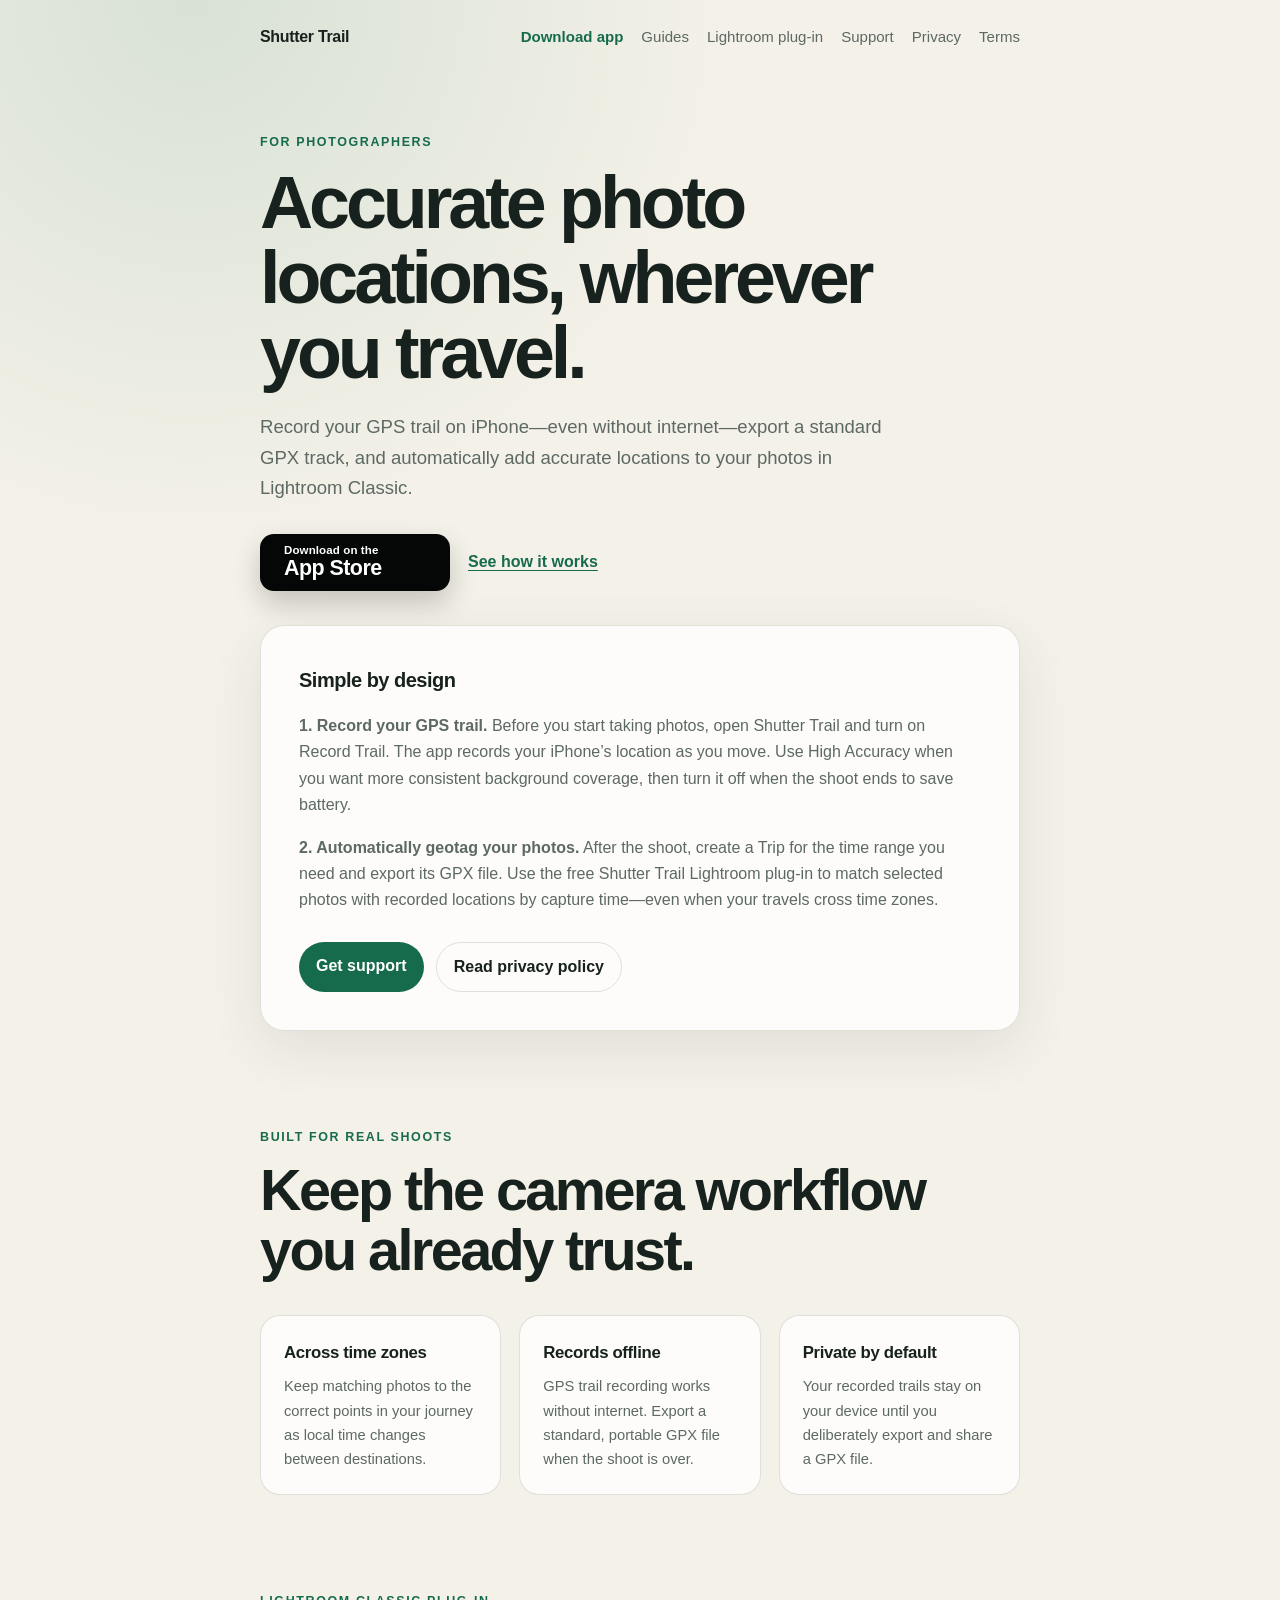
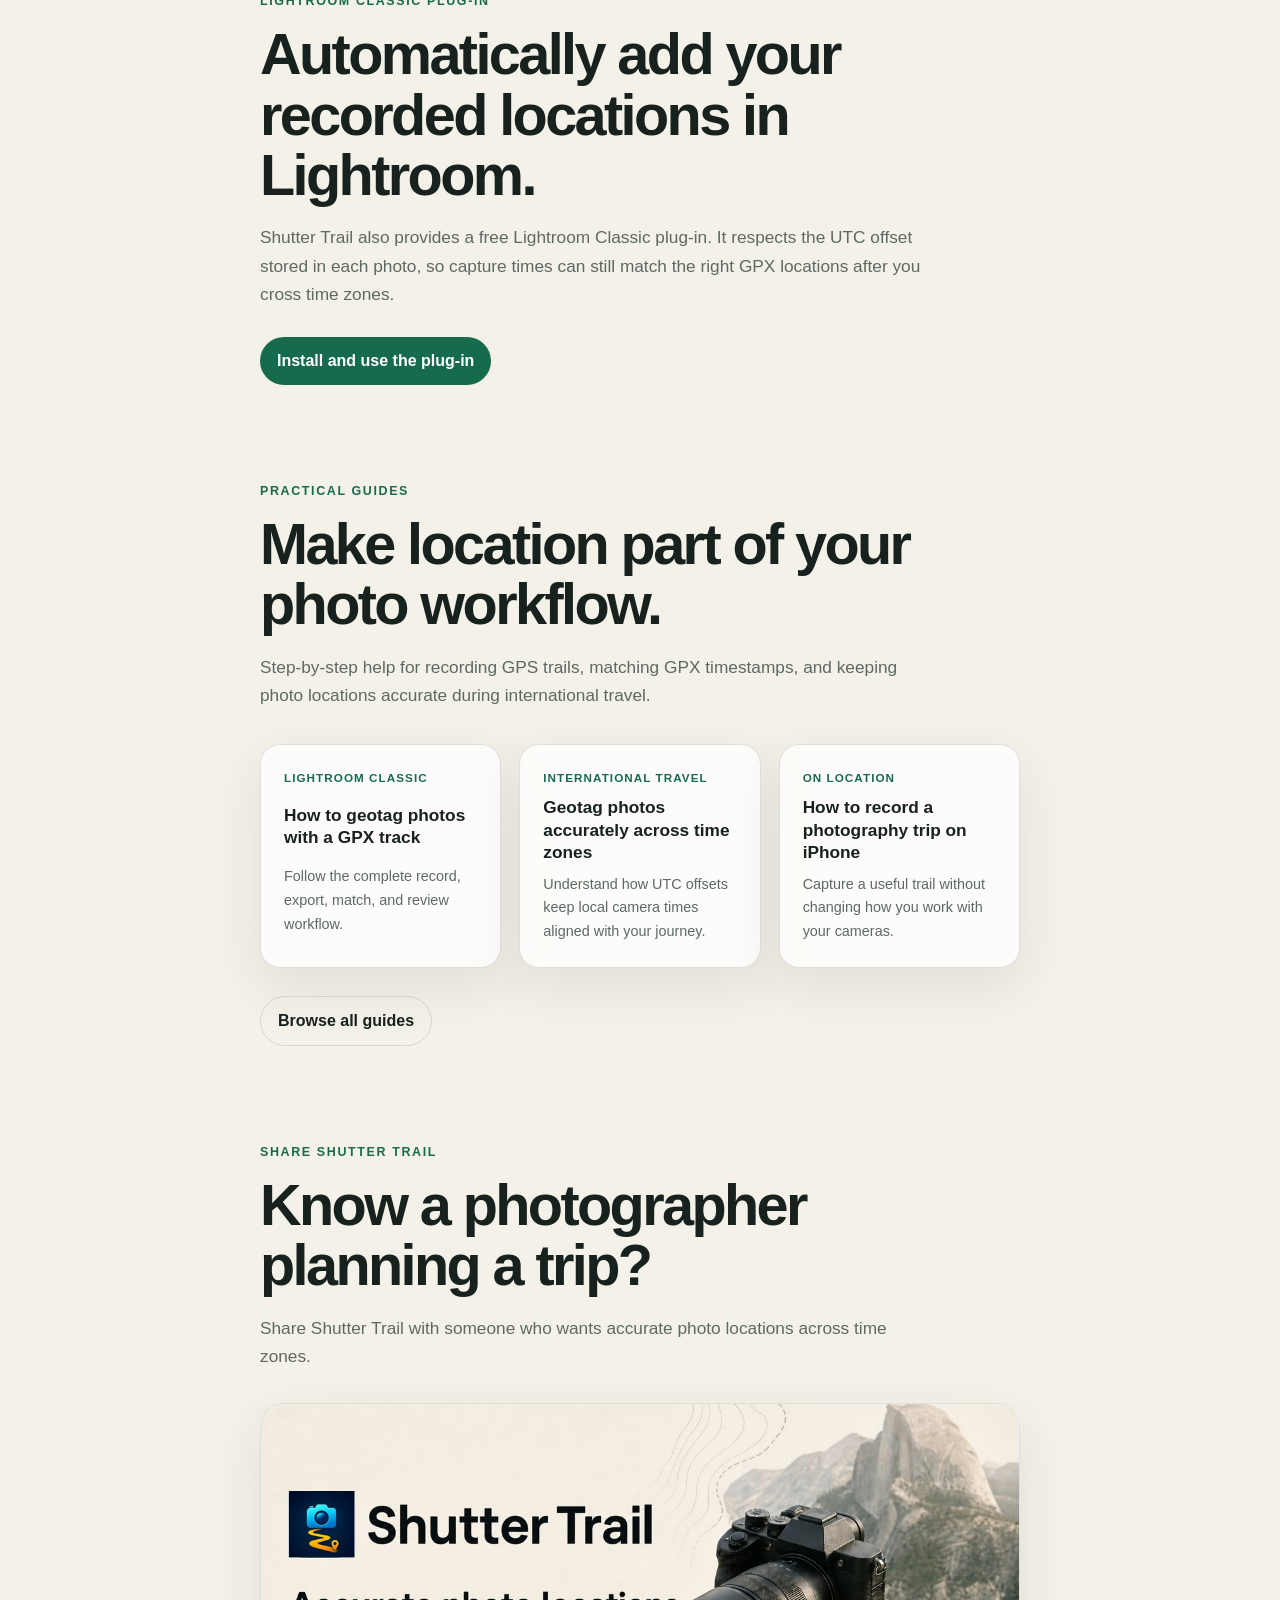
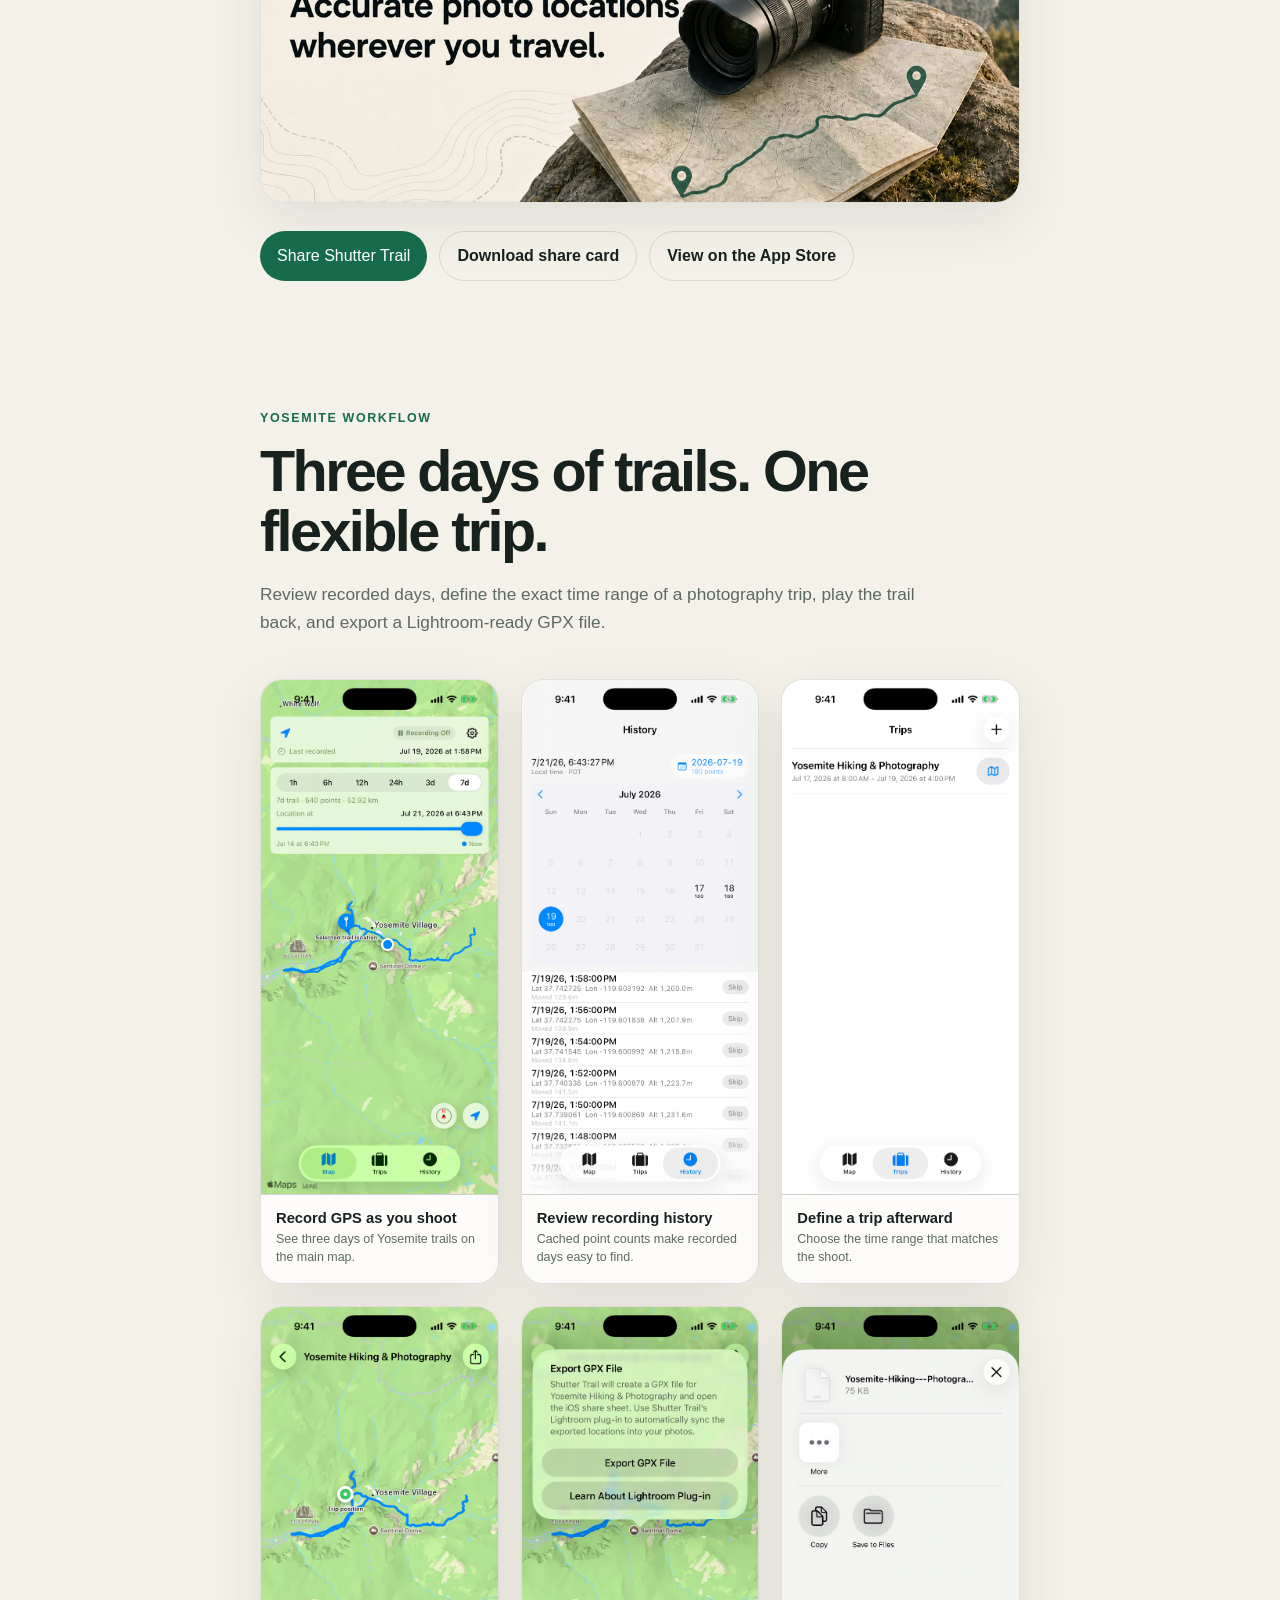
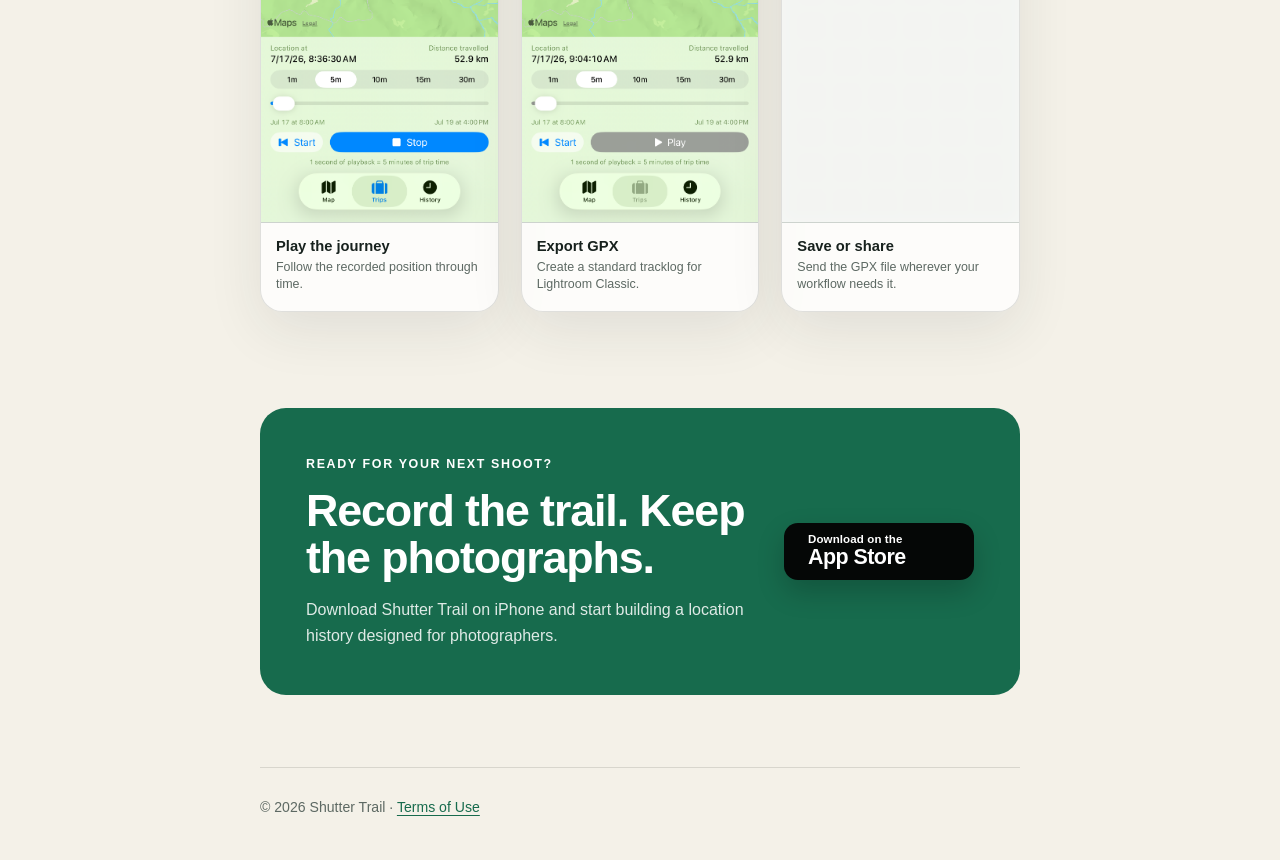
==== index.html @ bbff2d3a "Align the homepage content width - Use the shared site container width on the homepage - Remove the " ====
<!doctype html>
<html lang="en">
<head>
  <meta charset="utf-8">
  <meta name="viewport" content="width=device-width, initial-scale=1">
  <meta name="description" content="Shutter Trail records GPS trails without internet and exports GPX files to accurately geotag travel photos in Lightroom Classic.">
  <meta name="robots" content="index, follow">
  <meta property="og:type" content="website">
  <meta property="og:title" content="Shutter Trail · Accurate Photo Locations Across Time Zones">
  <meta property="og:description" content="Record photography locations offline while you travel, export GPX tracks, and accurately geotag photos in Lightroom Classic.">
  <meta property="og:url" content="https://infiz.github.io/shuttertrail-pages/">
  <meta property="og:site_name" content="Shutter Trail">
  <meta property="og:image" content="https://infiz.github.io/shuttertrail-pages/images/og-shutter-trail.jpg">
  <meta property="og:image:width" content="1200">
  <meta property="og:image:height" content="630">
  <meta property="og:image:alt" content="Shutter Trail — Accurate photo locations, wherever you travel">
  <meta name="twitter:card" content="summary_large_image">
  <meta name="apple-itunes-app" content="app-id=6792596736">
  <title>Shutter Trail · GPS Trail Recorder for Photographers</title>
  <link rel="canonical" href="https://infiz.github.io/shuttertrail-pages/">
  <link rel="stylesheet" href="styles.css">
  <script type="application/ld+json">
  {
    "@context": "https://schema.org",
    "@type": "SoftwareApplication",
    "name": "Shutter Trail",
    "url": "https://infiz.github.io/shuttertrail-pages/",
    "installUrl": "https://apps.apple.com/us/app/shutter-trail/id6792596736",
    "applicationCategory": "PhotographyApplication",
    "operatingSystem": "iOS",
    "description": "An offline-capable GPS trail recorder for photographers that exports GPX tracks for geotagging photos in Lightroom Classic.",
    "offers": {
      "@type": "Offer",
      "price": "0",
      "priceCurrency": "USD"
    }
  }
  </script>
  <script async src="https://www.googletagmanager.com/gtag/js?id=G-92F6QVJRV9"></script>
  <script>
    window.dataLayer = window.dataLayer || [];
    function gtag(){dataLayer.push(arguments);}
    gtag('js', new Date());
    gtag('config', 'G-92F6QVJRV9');
  </script>
</head>
<body>
  <div class="shell">
    <header>
      <a class="brand" href="./">Shutter Trail</a>
      <nav aria-label="Primary">
        <a class="nav-download" href="https://apps.apple.com/us/app/shutter-trail/id6792596736">Download app</a>
        <a href="guides/">Guides</a>
        <a href="lightroom-gpx-sync/">Lightroom plug-in</a>
        <a href="support/">Support</a>
        <a href="privacy/">Privacy</a>
        <a href="terms/">Terms</a>
      </nav>
    </header>
    <main>
      <p class="eyebrow">For photographers</p>
      <h1>Accurate photo locations, wherever you travel.</h1>
      <p class="lede">Record your GPS trail on iPhone—even without internet—export a standard GPX track, and automatically add accurate locations to your photos in Lightroom Classic.</p>
      <div class="actions hero-actions">
        <a class="button app-store-button" href="https://apps.apple.com/us/app/shutter-trail/id6792596736">
          <span class="app-store-kicker">Download on the</span>
          <span class="app-store-name">App Store</span>
        </a>
        <a class="hero-secondary-link" href="#app-walkthrough">See how it works</a>
      </div>
      <div class="card">
        <h2>Simple by design</h2>
        <p><strong>1. Record your GPS trail.</strong> Before you start taking photos, open Shutter Trail and turn on Record Trail. The app records your iPhone’s location as you move. Use High Accuracy when you want more consistent background coverage, then turn it off when the shoot ends to save battery.</p>
        <p><strong>2. Automatically geotag your photos.</strong> After the shoot, create a Trip for the time range you need and export its GPX file. Use the free Shutter Trail Lightroom plug-in to match selected photos with recorded locations by capture time—even when your travels cross time zones.</p>
        <div class="actions">
          <a class="button" href="support/">Get support</a>
          <a class="button secondary" href="privacy/">Read privacy policy</a>
        </div>
      </div>

      <section class="benefits" aria-labelledby="built-for-photographers">
        <p class="eyebrow">Built for real shoots</p>
        <h2 id="built-for-photographers" class="section-title">Keep the camera workflow you already trust.</h2>
        <div class="benefit-grid">
          <article class="benefit-card">
            <h3>Across time zones</h3>
            <p>Keep matching photos to the correct points in your journey as local time changes between destinations.</p>
          </article>
          <article class="benefit-card">
            <h3>Records offline</h3>
            <p>GPS trail recording works without internet. Export a standard, portable GPX file when the shoot is over.</p>
          </article>
          <article class="benefit-card">
            <h3>Private by default</h3>
            <p>Your recorded trails stay on your device until you deliberately export and share a GPX file.</p>
          </article>
        </div>
      </section>

      <section class="plugin-callout" aria-labelledby="lightroom-plugin">
        <p class="eyebrow">Lightroom Classic plug-in</p>
        <h2 id="lightroom-plugin" class="section-title">Automatically add your recorded locations in Lightroom.</h2>
        <p class="section-lede">Shutter Trail also provides a free Lightroom Classic plug-in. It respects the UTC offset stored in each photo, so capture times can still match the right GPX locations after you cross time zones.</p>
        <div class="actions">
          <a class="button" href="lightroom-gpx-sync/">Install and use the plug-in</a>
        </div>
      </section>

      <section class="guide-preview" aria-labelledby="photography-guides">
        <p class="eyebrow">Practical guides</p>
        <h2 id="photography-guides" class="section-title">Make location part of your photo workflow.</h2>
        <p class="section-lede">Step-by-step help for recording GPS trails, matching GPX timestamps, and keeping photo locations accurate during international travel.</p>
        <div class="guide-grid">
          <a class="guide-card" href="guides/geotag-photos-lightroom-gpx/">
            <span class="guide-label">Lightroom Classic</span>
            <strong>How to geotag photos with a GPX track</strong>
            <span>Follow the complete record, export, match, and review workflow.</span>
          </a>
          <a class="guide-card" href="guides/international-travel-time-zones/">
            <span class="guide-label">International travel</span>
            <strong>Geotag photos accurately across time zones</strong>
            <span>Understand how UTC offsets keep local camera times aligned with your journey.</span>
          </a>
          <a class="guide-card" href="guides/record-photography-trip/">
            <span class="guide-label">On location</span>
            <strong>How to record a photography trip on iPhone</strong>
            <span>Capture a useful trail without changing how you work with your cameras.</span>
          </a>
        </div>
        <div class="actions">
          <a class="button secondary" href="guides/">Browse all guides</a>
        </div>
      </section>

      <section class="social-card-section" aria-labelledby="share-shutter-trail">
        <div class="social-card-copy">
          <p class="eyebrow">Share Shutter Trail</p>
          <h2 id="share-shutter-trail" class="section-title">Know a photographer planning a trip?</h2>
          <p class="section-lede">Share Shutter Trail with someone who wants accurate photo locations across time zones.</p>
        </div>
        <a class="social-card-link" href="images/og-shutter-trail.jpg" aria-label="Open the Shutter Trail share card full size">
          <img src="images/og-shutter-trail.jpg" alt="Shutter Trail — Accurate photo locations, wherever you travel" width="1200" height="630" loading="lazy">
        </a>
        <div class="actions">
          <button class="button share-button" id="share-shutter-trail-button" type="button">Share Shutter Trail</button>
          <a class="button secondary" href="images/og-shutter-trail.jpg" download>Download share card</a>
          <a class="button secondary" href="https://apps.apple.com/us/app/shutter-trail/id6792596736">View on the App Store</a>
        </div>
        <p class="share-status" id="share-status" role="status" aria-live="polite"></p>
      </section>

      <section class="showcase" aria-labelledby="app-walkthrough">
        <p class="eyebrow">Yosemite workflow</p>
        <h2 id="app-walkthrough" class="section-title">Three days of trails. One flexible trip.</h2>
        <p class="section-lede">Review recorded days, define the exact time range of a photography trip, play the trail back, and export a Lightroom-ready GPX file.</p>

        <div class="screenshot-grid">
          <figure class="screenshot-card screenshot-card--featured">
            <a class="screenshot-link" href="images/screenshots/01-yosemite-main-map.png" aria-label="View the Yosemite main map screenshot full size">
              <img src="images/screenshots/01-yosemite-main-map.png" alt="Shutter Trail main map showing recorded GPS trails in Yosemite" width="1206" height="2622">
            </a>
            <figcaption><strong>Record GPS as you shoot</strong><span>See three days of Yosemite trails on the main map.</span></figcaption>
          </figure>

          <figure class="screenshot-card">
            <a class="screenshot-link" href="images/screenshots/07-three-day-history.png" aria-label="View the recording history screenshot full size">
              <img src="images/screenshots/07-three-day-history.png" alt="Shutter Trail history calendar showing recorded points across three days in Yosemite" width="1206" height="2622" loading="lazy">
            </a>
            <figcaption><strong>Review recording history</strong><span>Cached point counts make recorded days easy to find.</span></figcaption>
          </figure>

          <figure class="screenshot-card">
            <a class="screenshot-link" href="images/screenshots/02-yosemite-trip.png" aria-label="View the Yosemite trip screenshot full size">
              <img src="images/screenshots/02-yosemite-trip.png" alt="Trips screen showing Yosemite Hiking &amp; Photography spanning three days" width="1206" height="2622" loading="lazy">
            </a>
            <figcaption><strong>Define a trip afterward</strong><span>Choose the time range that matches the shoot.</span></figcaption>
          </figure>

          <figure class="screenshot-card">
            <a class="screenshot-link" href="images/screenshots/04-playing-yosemite-trail.png" aria-label="View the trail playback screenshot full size">
              <img src="images/screenshots/04-playing-yosemite-trail.png" alt="Yosemite trail playback running with a movable position marker" width="1206" height="2622" loading="lazy">
            </a>
            <figcaption><strong>Play the journey</strong><span>Follow the recorded position through time.</span></figcaption>
          </figure>

          <figure class="screenshot-card">
            <a class="screenshot-link" href="images/screenshots/05-export-gpx.png" aria-label="View the GPX export screenshot full size">
              <img src="images/screenshots/05-export-gpx.png" alt="Confirmation to export Yosemite Hiking &amp; Photography as a GPX file" width="1206" height="2622" loading="lazy">
            </a>
            <figcaption><strong>Export GPX</strong><span>Create a standard tracklog for Lightroom Classic.</span></figcaption>
          </figure>

          <figure class="screenshot-card">
            <a class="screenshot-link" href="images/screenshots/06-share-gpx.png" aria-label="View the GPX sharing screenshot full size">
              <img src="images/screenshots/06-share-gpx.png" alt="iOS share sheet showing the exported Yosemite Hiking &amp; Photography GPX file" width="1206" height="2622" loading="lazy">
            </a>
            <figcaption><strong>Save or share</strong><span>Send the GPX file wherever your workflow needs it.</span></figcaption>
          </figure>
        </div>
      </section>

      <section class="download-callout" aria-labelledby="download-shutter-trail">
        <div>
          <p class="eyebrow">Ready for your next shoot?</p>
          <h2 id="download-shutter-trail">Record the trail. Keep the photographs.</h2>
          <p>Download Shutter Trail on iPhone and start building a location history designed for photographers.</p>
        </div>
        <a class="button app-store-button" href="https://apps.apple.com/us/app/shutter-trail/id6792596736">
          <span class="app-store-kicker">Download on the</span>
          <span class="app-store-name">App Store</span>
        </a>
      </section>
    </main>
    <footer>© 2026 Shutter Trail · <a href="terms/">Terms of Use</a></footer>
  </div>
  <script>
    const shareButton = document.getElementById('share-shutter-trail-button');
    const shareStatus = document.getElementById('share-status');
    const shareData = {
      title: 'Shutter Trail',
      text: 'Accurate photo locations, wherever you travel.',
      url: 'https://infiz.github.io/shuttertrail-pages/'
    };

    shareButton.addEventListener('click', async () => {
      shareStatus.textContent = '';

      if (navigator.share) {
        try {
          await navigator.share(shareData);
        } catch (error) {
          if (error.name !== 'AbortError') {
            shareStatus.textContent = 'Sharing is unavailable. Try downloading the share card instead.';
          }
        }
        return;
      }

      try {
        await navigator.clipboard.writeText(shareData.url);
        shareStatus.textContent = 'Website link copied. It is ready to paste.';
      } catch {
        window.prompt('Copy this link to share Shutter Trail:', shareData.url);
      }
    });
  </script>
</body>
</html>
---- styles.css ----
:root {
  color-scheme: light dark;
  --bg: #f4f1e8;
  --surface: rgba(255, 255, 255, 0.76);
  --text: #17211d;
  --muted: #5d6963;
  --accent: #176b4d;
  --border: rgba(23, 33, 29, 0.13);
  --shadow: 0 18px 55px rgba(37, 45, 40, 0.09);
}

* { box-sizing: border-box; }

html { font-family: Inter, ui-sans-serif, -apple-system, BlinkMacSystemFont, "Segoe UI", sans-serif; }

body {
  margin: 0;
  min-height: 100vh;
  color: var(--text);
  background:
    radial-gradient(circle at 15% 0%, rgba(70, 145, 108, 0.16), transparent 34rem),
    var(--bg);
  line-height: 1.65;
}

a { color: var(--accent); text-underline-offset: 0.18em; }
a:hover { text-decoration-thickness: 2px; }

.shell { width: min(760px, calc(100% - 32px)); margin: 0 auto; }

header {
  display: flex;
  align-items: center;
  justify-content: space-between;
  gap: 24px;
  padding: 24px 0;
}

.brand { color: var(--text); font-weight: 750; text-decoration: none; letter-spacing: -0.02em; }
nav { display: flex; flex-wrap: wrap; gap: 8px 18px; font-size: 0.94rem; }
nav a { color: var(--muted); text-decoration: none; }
nav a[aria-current="page"] { color: var(--accent); font-weight: 650; }
nav .nav-download { color: var(--accent); font-weight: 700; }

main { padding: 58px 0 72px; }

.eyebrow {
  margin: 0 0 12px;
  color: var(--accent);
  font-size: 0.78rem;
  font-weight: 750;
  letter-spacing: 0.13em;
  text-transform: uppercase;
}

h1 { margin: 0; max-width: 680px; font-size: clamp(2.4rem, 8vw, 4.6rem); line-height: 1.02; letter-spacing: -0.055em; }
h2 { margin: 2.25rem 0 0.55rem; font-size: 1.25rem; letter-spacing: -0.025em; }
h3 { margin: 0; font-size: 1.05rem; letter-spacing: -0.02em; }
p, li { color: var(--muted); }
.lede { max-width: 650px; margin: 22px 0 0; font-size: 1.16rem; }
.updated { margin-top: 14px; color: var(--muted); font-size: 0.9rem; }

.card {
  margin-top: 34px;
  padding: clamp(22px, 5vw, 38px);
  border: 1px solid var(--border);
  border-radius: 24px;
  background: var(--surface);
  box-shadow: var(--shadow);
  backdrop-filter: blur(12px);
}

.card > :first-child { margin-top: 0; }
.card > :last-child { margin-bottom: 0; }
ul { padding-left: 1.25rem; }
.actions { display: flex; flex-wrap: wrap; gap: 12px; margin-top: 28px; }
.button {
  display: inline-block;
  padding: 11px 17px;
  border-radius: 999px;
  background: var(--accent);
  color: white;
  font-weight: 680;
  text-decoration: none;
}
.button.secondary { border: 1px solid var(--border); background: transparent; color: var(--text); }
.share-button {
  border: 0;
  font: inherit;
  cursor: pointer;
}
.share-status { min-height: 1.5em; margin: 10px 0 0; font-size: 0.88rem; }
.hero-actions { align-items: center; margin-top: 30px; }
.app-store-button {
  display: grid;
  gap: 1px;
  min-width: 190px;
  padding: 11px 24px 12px;
  border-radius: 14px;
  background: #050706;
  color: white;
  line-height: 1;
  box-shadow: 0 12px 28px rgba(5, 7, 6, 0.2);
}
.app-store-button:hover { text-decoration: none; transform: translateY(-1px); }
.app-store-kicker { font-size: 0.72rem; font-weight: 560; letter-spacing: 0.01em; }
.app-store-name { font-size: 1.34rem; font-weight: 700; letter-spacing: -0.025em; }
.hero-secondary-link { padding: 12px 6px; font-weight: 650; }

.showcase, .plugin-callout, .benefits, .guide-preview, .social-card-section { margin-top: 96px; }
.section-title {
  max-width: 760px;
  margin: 0;
  font-size: clamp(2rem, 5vw, 3.6rem);
  line-height: 1.05;
  letter-spacing: -0.045em;
}
.section-lede { max-width: 680px; margin: 18px 0 0; font-size: 1.08rem; }

.benefit-grid, .guide-grid {
  display: grid;
  grid-template-columns: repeat(3, minmax(0, 1fr));
  gap: 18px;
  margin-top: 34px;
}

.benefit-card, .guide-card {
  padding: 23px;
  border: 1px solid var(--border);
  border-radius: 20px;
  background: var(--surface);
}

.benefit-card p { margin: 8px 0 0; font-size: 0.92rem; }
.guide-card {
  display: grid;
  gap: 9px;
  color: var(--text);
  text-decoration: none;
  box-shadow: var(--shadow);
}
.guide-card:hover { border-color: var(--accent); transform: translateY(-2px); }
.guide-card strong { font-size: 1.08rem; line-height: 1.3; }
.guide-card > span:last-child { color: var(--muted); font-size: 0.9rem; }
.guide-label {
  color: var(--accent);
  font-size: 0.73rem;
  font-weight: 750;
  letter-spacing: 0.09em;
  text-transform: uppercase;
}

.social-card-copy { max-width: 760px; }
.social-card-link {
  display: block;
  overflow: hidden;
  margin-top: 32px;
  border: 1px solid var(--border);
  border-radius: 24px;
  background: var(--surface);
  box-shadow: var(--shadow);
}
.social-card-link:hover { border-color: var(--accent); }
.social-card-link img { display: block; width: 100%; height: auto; }

.download-callout {
  display: flex;
  align-items: center;
  justify-content: space-between;
  gap: 32px;
  margin-top: 96px;
  padding: clamp(26px, 5vw, 46px);
  border-radius: 26px;
  background: var(--accent);
}
.download-callout .eyebrow, .download-callout h2, .download-callout p { color: white; }
.download-callout h2 { margin: 0; font-size: clamp(1.8rem, 4vw, 2.8rem); line-height: 1.05; }
.download-callout p:not(.eyebrow) { max-width: 590px; margin-bottom: 0; opacity: 0.86; }
.download-callout .app-store-button { flex: 0 0 auto; }

.article-header { max-width: 760px; }
.article-body { margin-top: 38px; }
.article-body h2 { margin-top: 2.6rem; font-size: 1.45rem; }
.article-body h3 { margin-top: 1.8rem; }
.article-body ol, .article-body ul { padding-left: 1.35rem; }
.article-body li + li { margin-top: 0.65rem; }
.article-body .tip {
  margin: 28px 0;
  padding: 18px 20px;
  border-left: 4px solid var(--accent);
  border-radius: 0 14px 14px 0;
  background: var(--surface);
}
.article-body .tip p { margin: 0; }
.article-cta { margin-top: 42px; }

.screenshot-grid {
  display: grid;
  grid-template-columns: repeat(3, minmax(0, 280px));
  justify-content: center;
  gap: 22px;
  margin-top: 42px;
}

.screenshot-card {
  overflow: hidden;
  margin: 0;
  border: 1px solid var(--border);
  border-radius: 22px;
  background: var(--surface);
  box-shadow: var(--shadow);
}

.screenshot-link { display: block; }

.screenshot-card img {
  display: block;
  width: 100%;
  height: auto;
  border-bottom: 1px solid var(--border);
  background: #e8eee9;
}

.screenshot-card figcaption { display: grid; gap: 3px; padding: 14px 15px 17px; }
.screenshot-card figcaption strong { font-size: 0.92rem; line-height: 1.3; }
.screenshot-card figcaption span { color: var(--muted); font-size: 0.78rem; line-height: 1.4; }

footer { padding: 28px 0 40px; border-top: 1px solid var(--border); color: var(--muted); font-size: 0.88rem; }

@media (max-width: 560px) {
  header { align-items: flex-start; flex-direction: column; gap: 12px; }
  main { padding-top: 38px; }
  .showcase { margin-top: 72px; }
  .plugin-callout { margin-top: 72px; }
  .benefits, .guide-preview, .social-card-section, .download-callout { margin-top: 72px; }
  .social-card-link { border-radius: 18px; }
  .benefit-grid, .guide-grid { grid-template-columns: 1fr; }
  .download-callout { align-items: flex-start; flex-direction: column; }
  .screenshot-grid { grid-template-columns: repeat(2, minmax(0, 1fr)); gap: 14px; }
  .screenshot-card { border-radius: 18px; }
  .screenshot-card figcaption { padding: 12px; }
  .screenshot-card figcaption span { display: none; }
}

@media (min-width: 561px) and (max-width: 820px) {
  .screenshot-grid { grid-template-columns: repeat(3, minmax(0, 200px)); }
}

@media (prefers-color-scheme: dark) {
  :root {
    --bg: #111814;
    --surface: rgba(28, 38, 33, 0.8);
    --text: #eef5f1;
    --muted: #b1beb7;
    --accent: #70d5aa;
    --border: rgba(238, 245, 241, 0.13);
    --shadow: 0 20px 60px rgba(0, 0, 0, 0.22);
  }
  .button { color: #0d251b; }
  .app-store-button { color: white; }
}
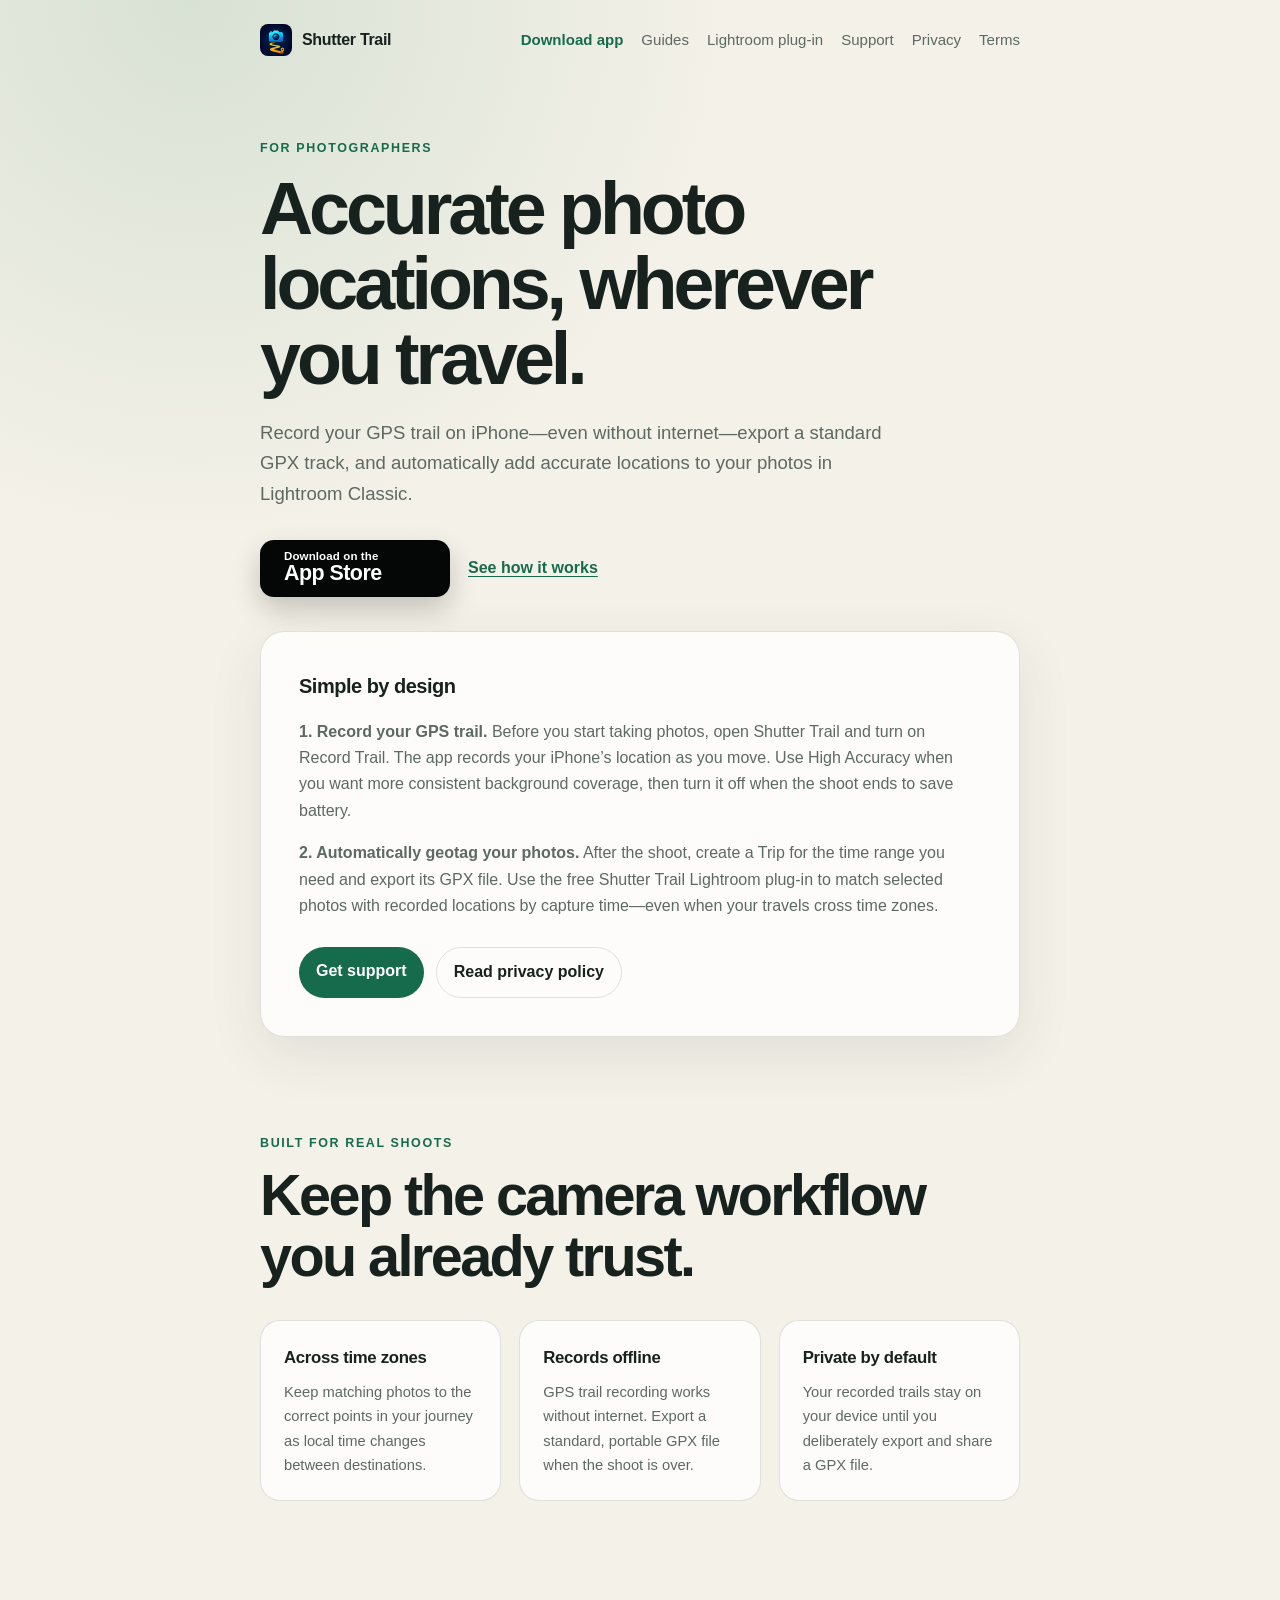
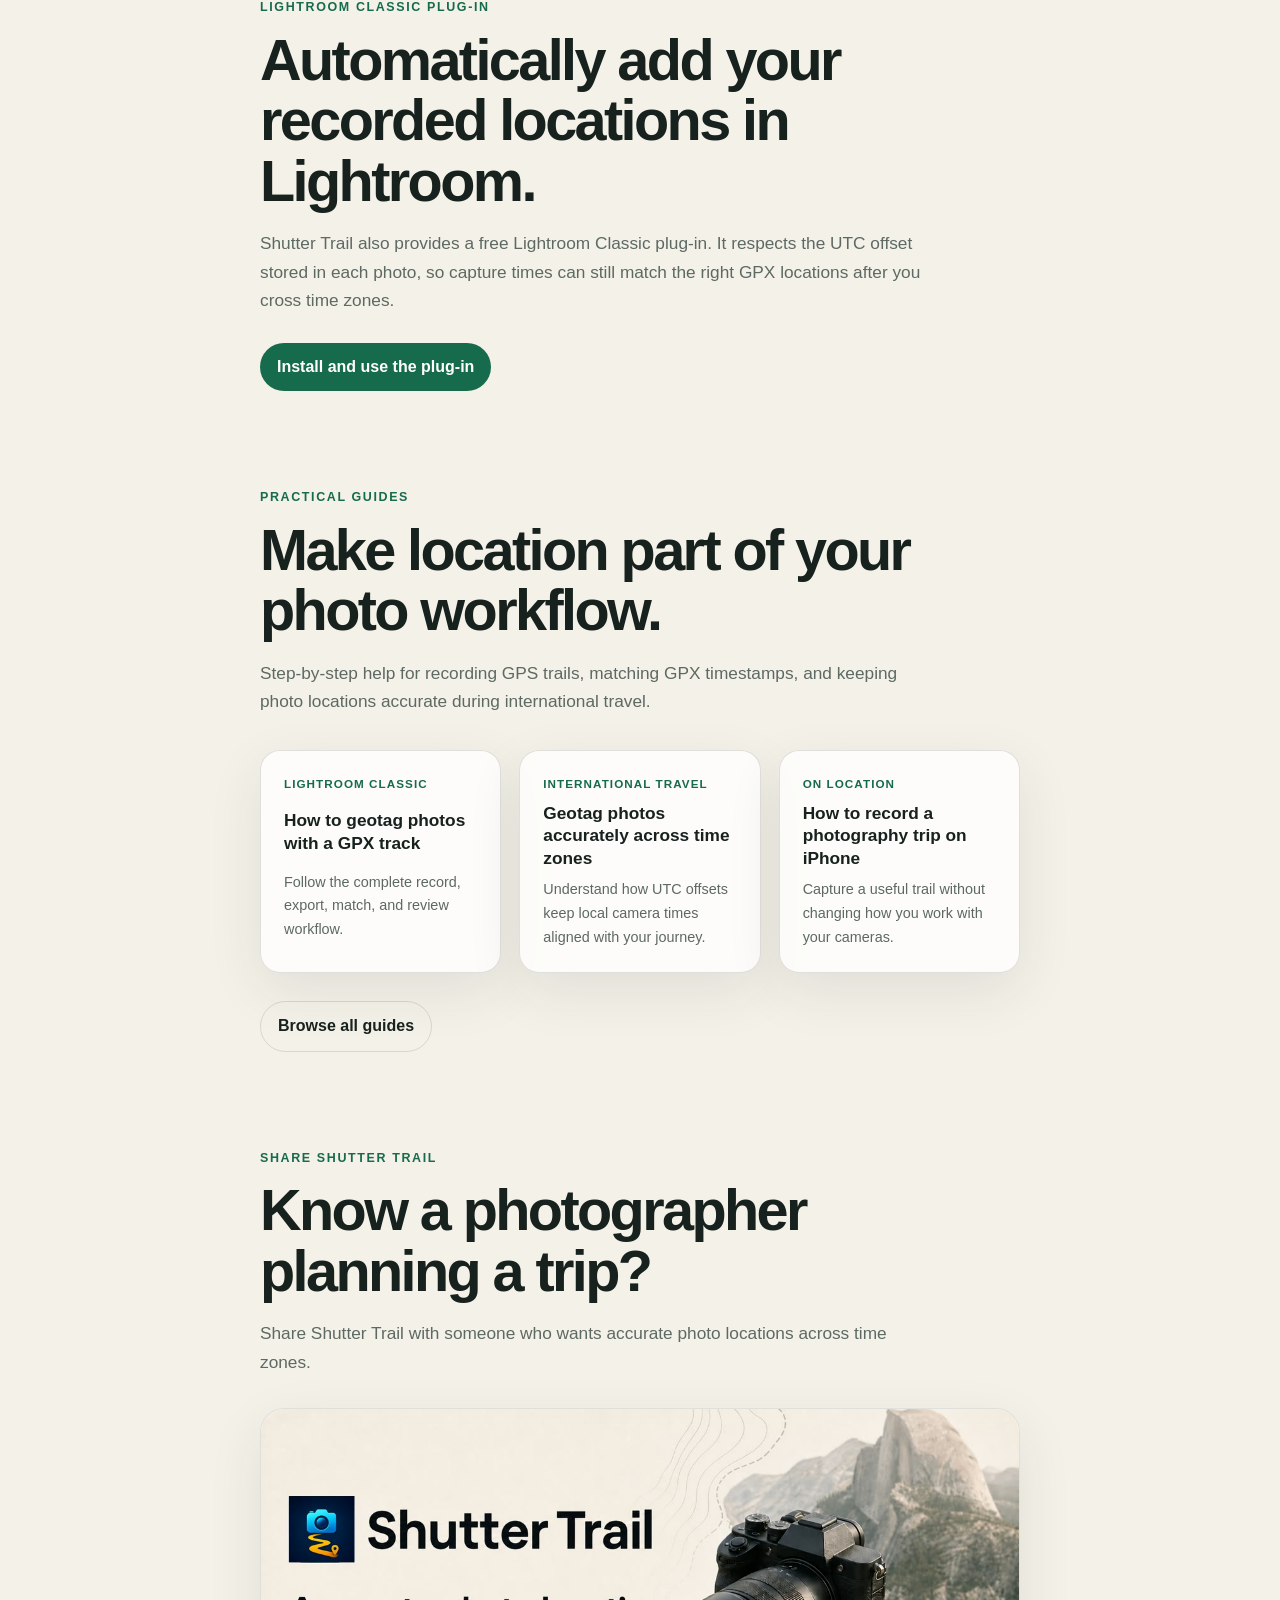
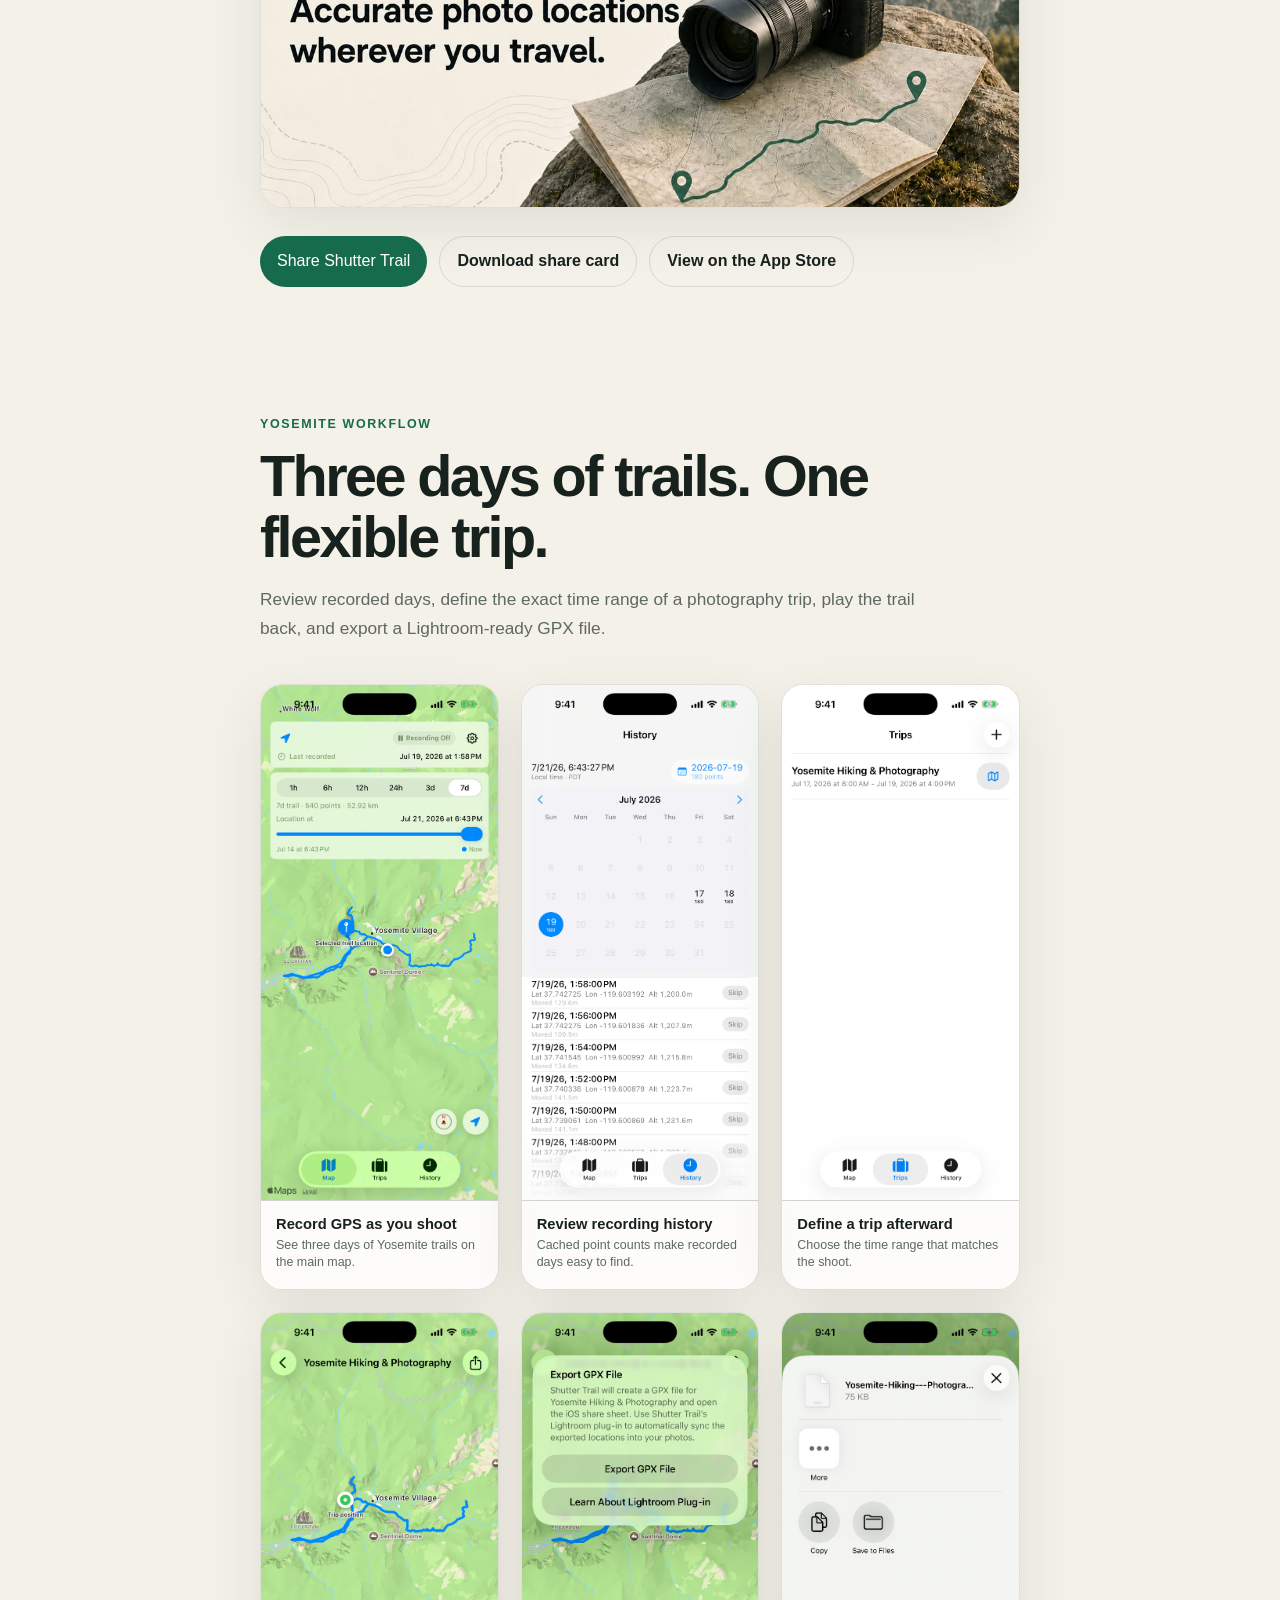
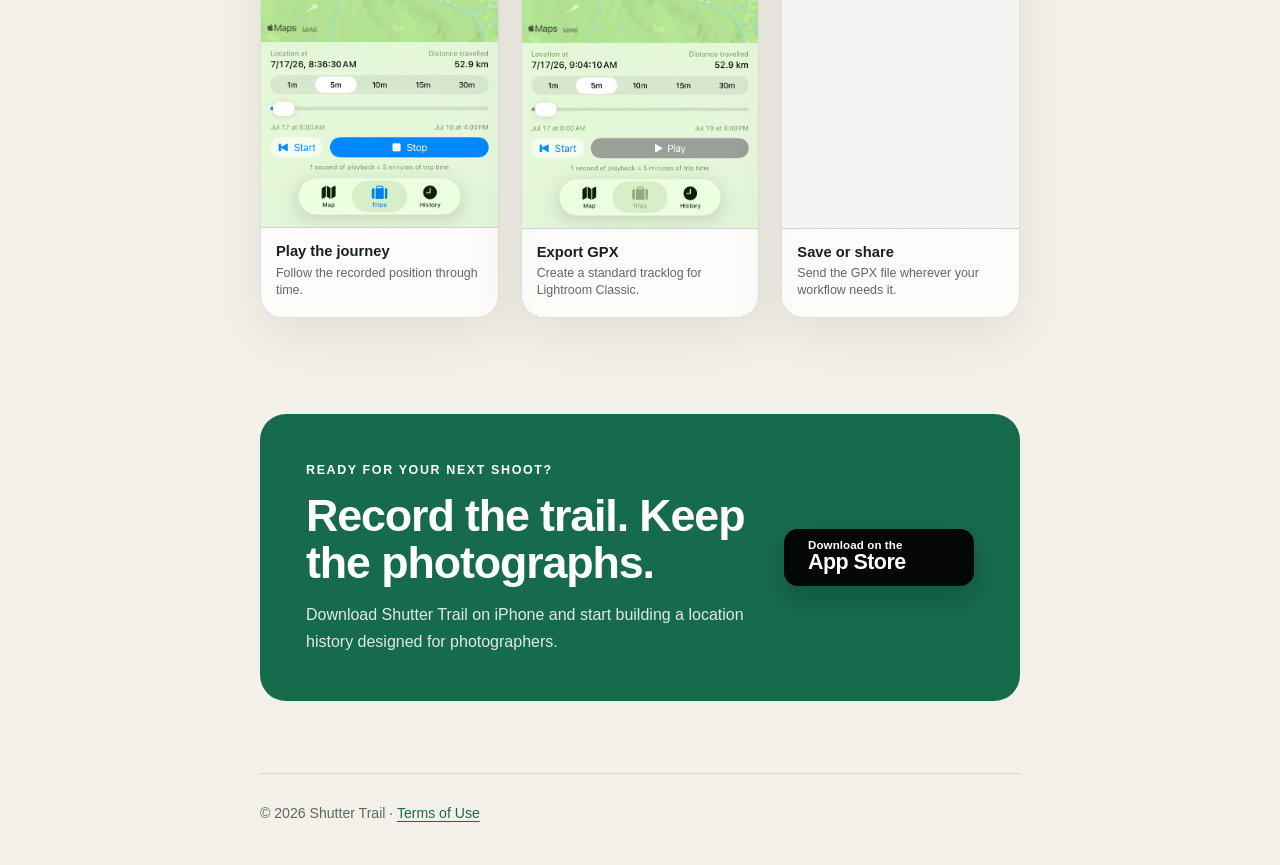
==== commit 19b03cda: "Unify the site header navigation - Show the same ordered navigation links on every public page - Add" ====
--- a/index.html
+++ b/index.html
@@ -47,7 +47,7 @@
 <body>
   <div class="shell">
     <header>
-      <a class="brand" href="./">Shutter Trail</a>
+      <a class="brand" href="./"><img class="brand-icon" src="images/app-icon.png" alt="" width="32" height="32">Shutter Trail</a>
       <nav aria-label="Primary">
         <a class="nav-download" href="https://apps.apple.com/us/app/shutter-trail/id6792596736">Download app</a>
         <a href="guides/">Guides</a>
--- a/styles.css
+++ b/styles.css
@@ -36,7 +36,22 @@
   padding: 24px 0;
 }
 
-.brand { color: var(--text); font-weight: 750; text-decoration: none; letter-spacing: -0.02em; }
+.brand {
+  display: inline-flex;
+  align-items: center;
+  gap: 10px;
+  flex: 0 0 auto;
+  color: var(--text);
+  font-weight: 750;
+  text-decoration: none;
+  letter-spacing: -0.02em;
+}
+.brand-icon {
+  display: block;
+  width: 32px;
+  height: 32px;
+  border-radius: 8px;
+}
 nav { display: flex; flex-wrap: wrap; gap: 8px 18px; font-size: 0.94rem; }
 nav a { color: var(--muted); text-decoration: none; }
 nav a[aria-current="page"] { color: var(--accent); font-weight: 650; }
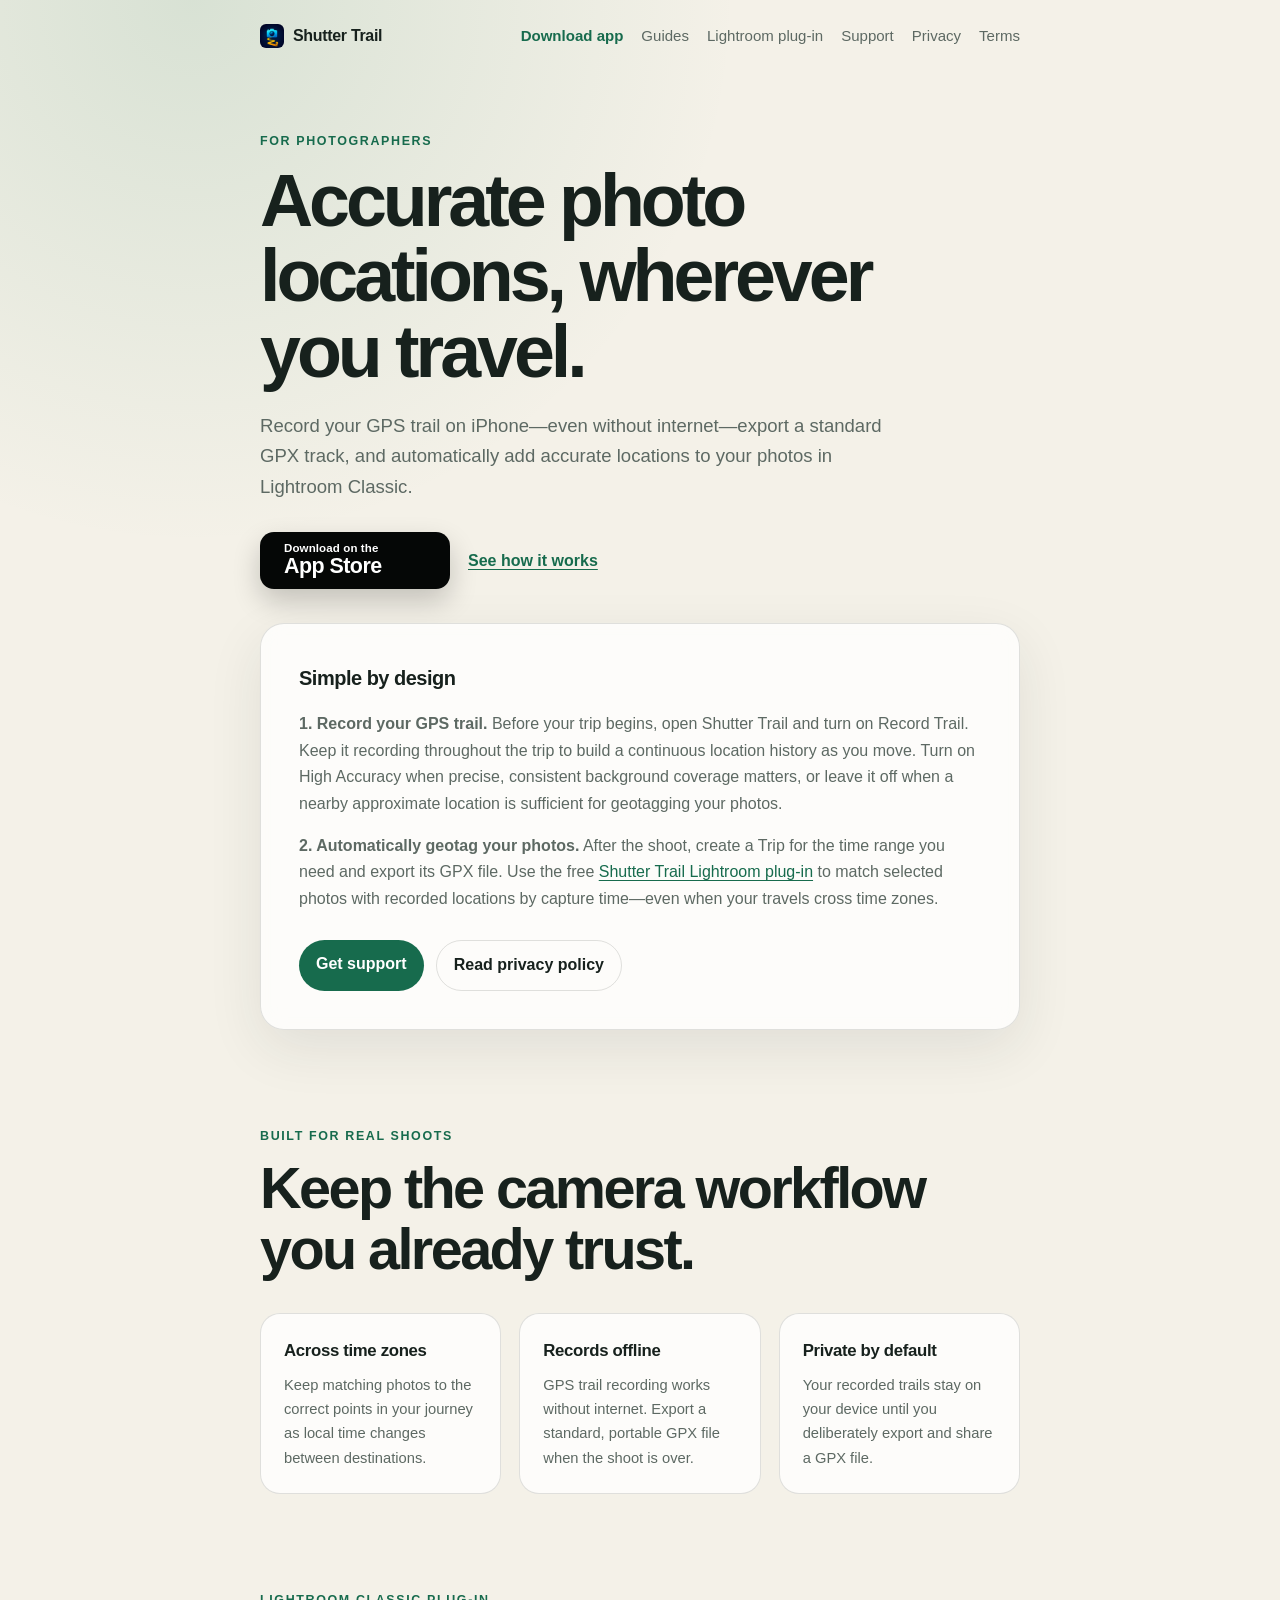
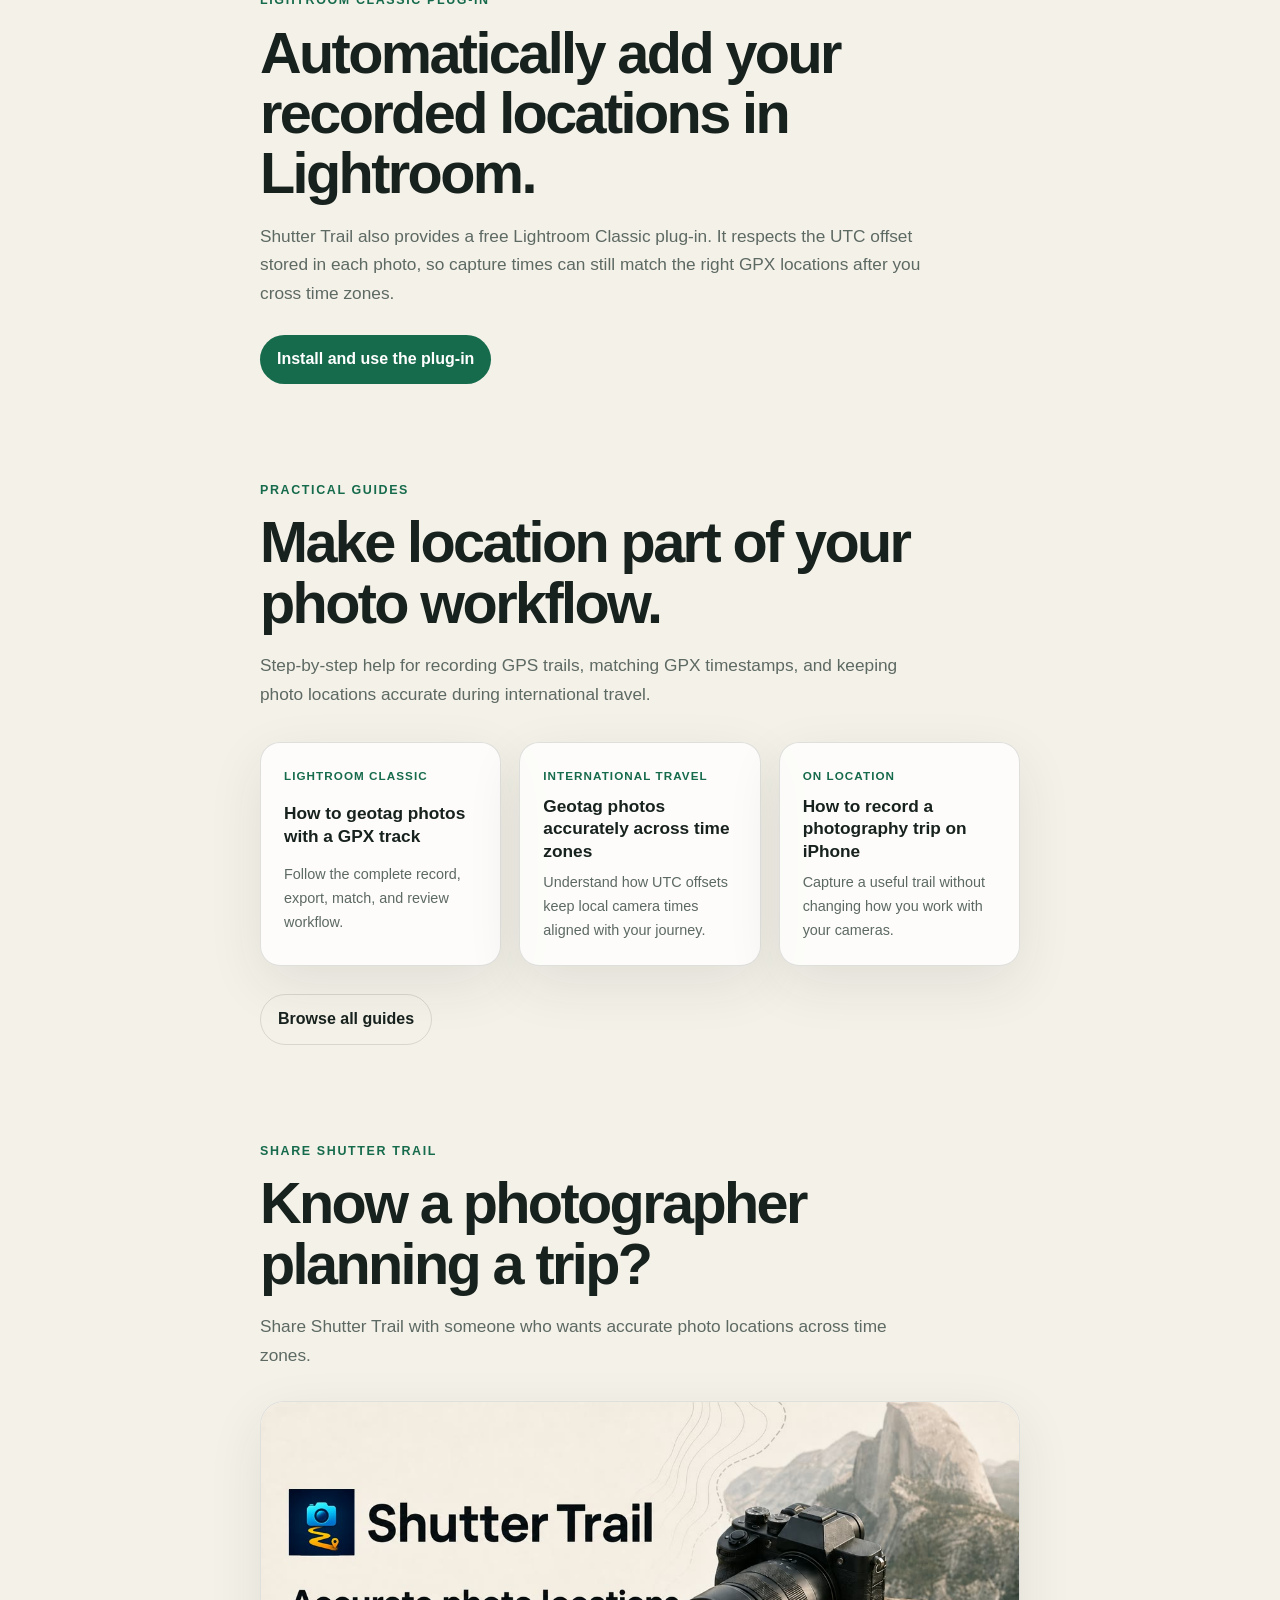
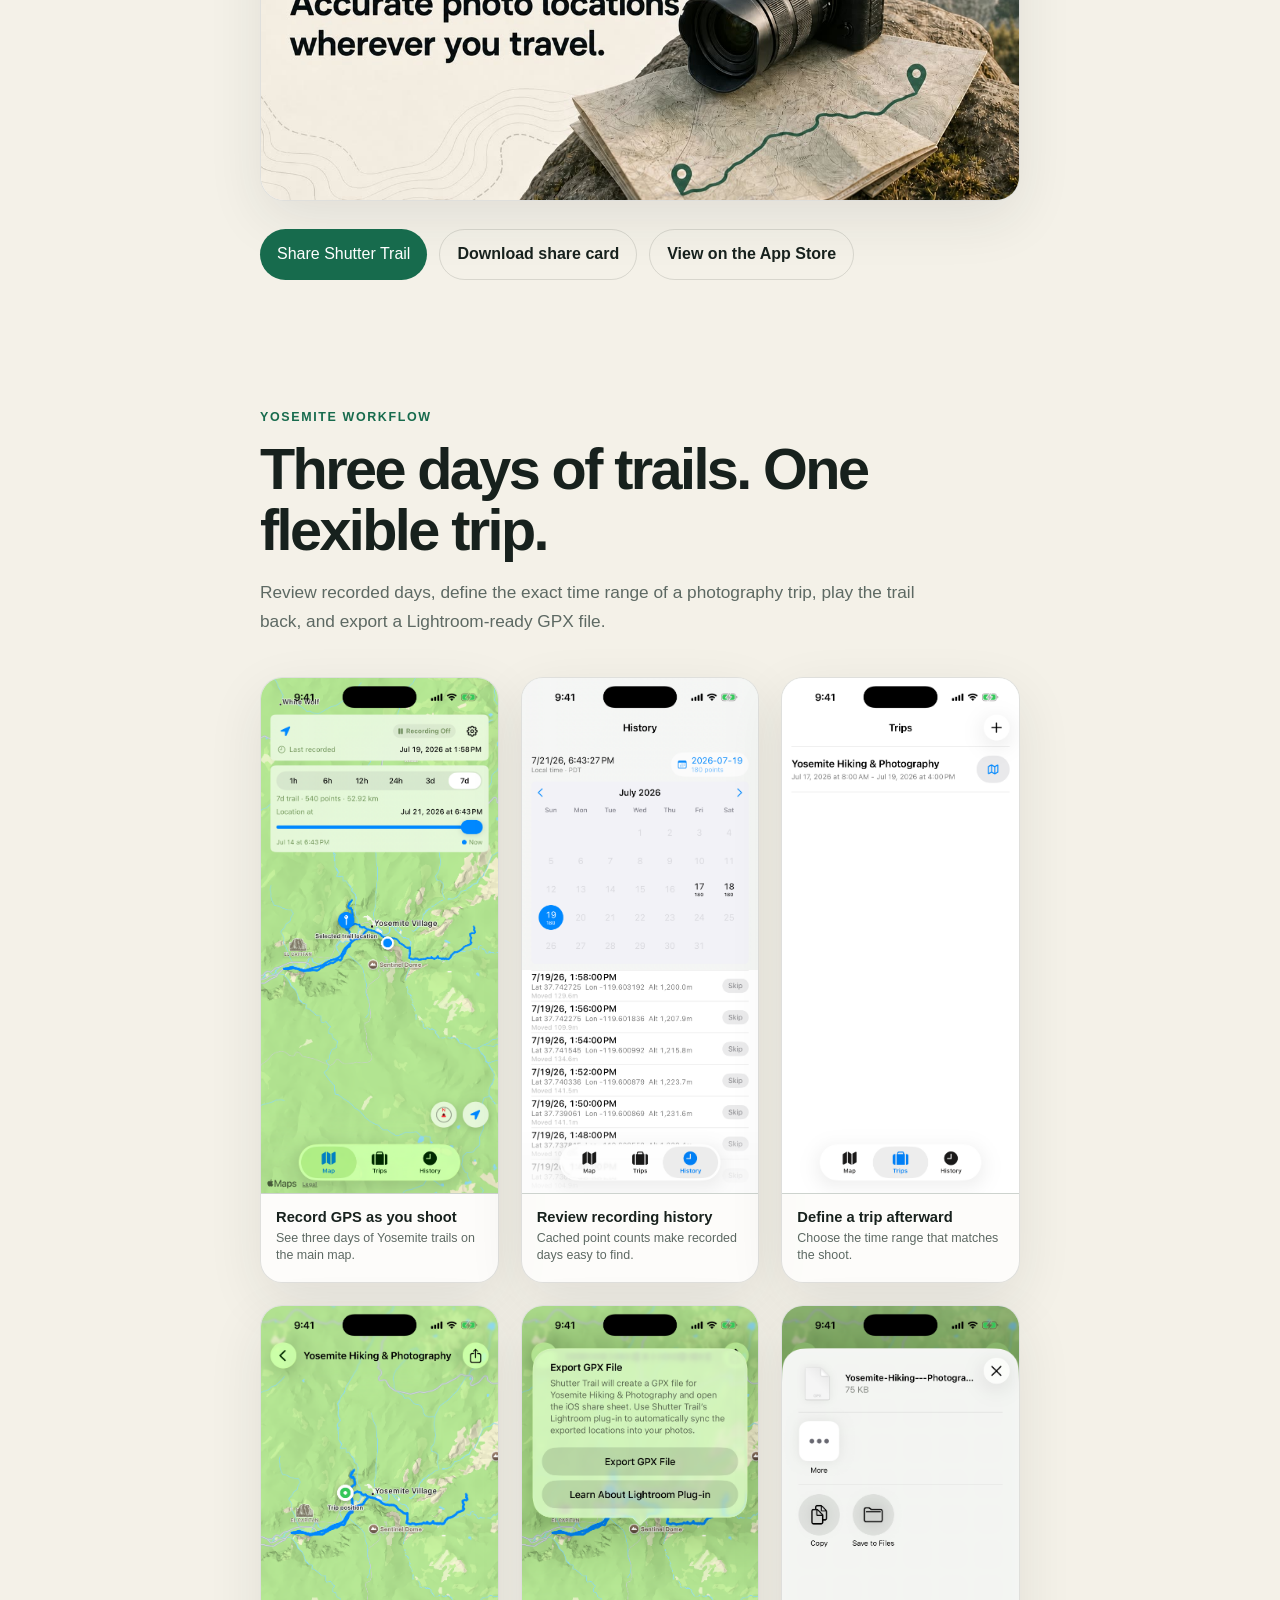
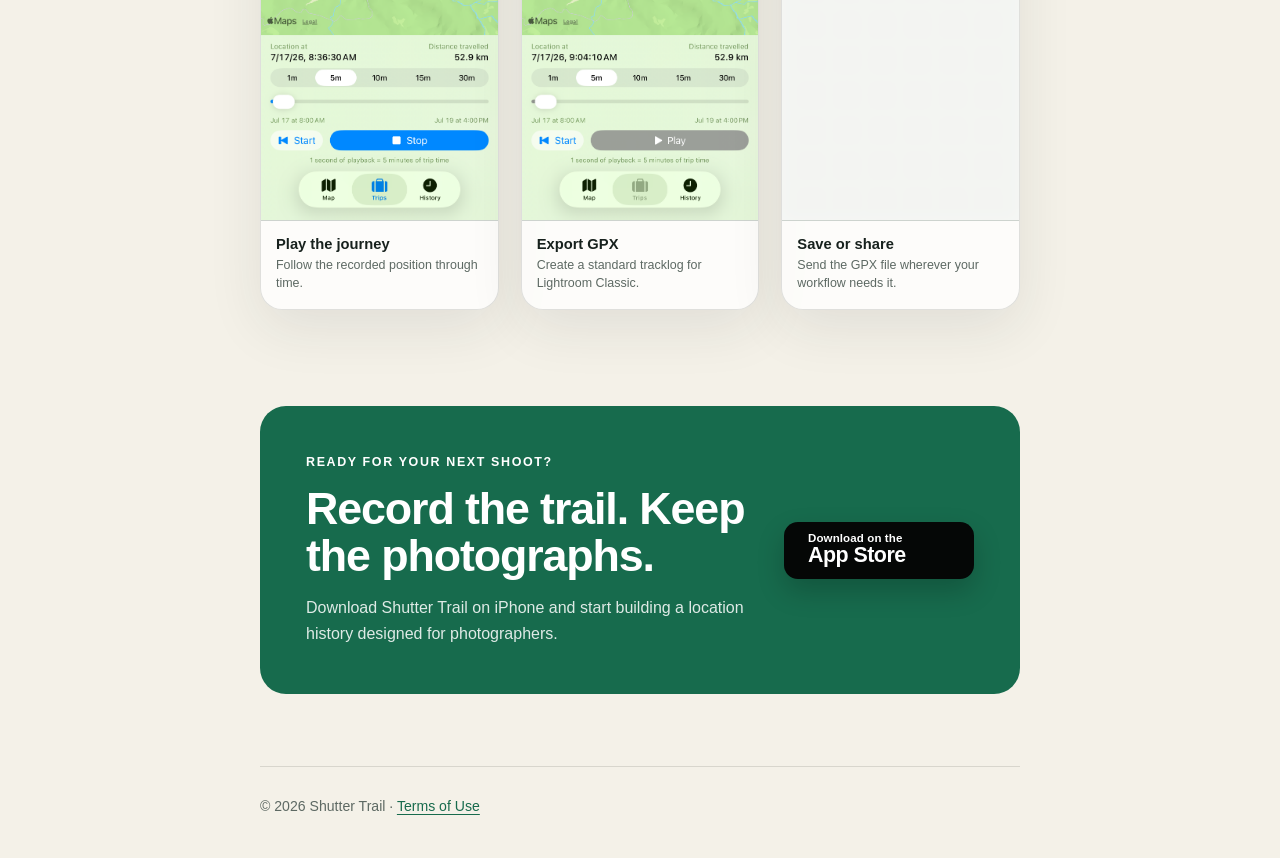
==== commit f036ed12: "Stabilize the site header - Correct the app icon sizing and spacing beside the Shutter Trail brand -" ====
--- a/index.html
+++ b/index.html
@@ -18,6 +18,8 @@
   <meta name="apple-itunes-app" content="app-id=6792596736">
   <title>Shutter Trail · GPS Trail Recorder for Photographers</title>
   <link rel="canonical" href="https://infiz.github.io/shuttertrail-pages/">
+  <style>html { visibility: hidden; }</style>
+  <noscript><style>html { visibility: visible; }</style></noscript>
   <link rel="stylesheet" href="styles.css">
   <script type="application/ld+json">
   {
@@ -47,7 +49,7 @@
 <body>
   <div class="shell">
     <header>
-      <a class="brand" href="./"><img class="brand-icon" src="images/app-icon.png" alt="" width="32" height="32">Shutter Trail</a>
+      <a class="brand" href="./"><img class="brand-icon" src="images/app-icon.png" alt="" width="24" height="24">Shutter Trail</a>
       <nav aria-label="Primary">
         <a class="nav-download" href="https://apps.apple.com/us/app/shutter-trail/id6792596736">Download app</a>
         <a href="guides/">Guides</a>
@@ -70,8 +72,8 @@
       </div>
       <div class="card">
         <h2>Simple by design</h2>
-        <p><strong>1. Record your GPS trail.</strong> Before you start taking photos, open Shutter Trail and turn on Record Trail. The app records your iPhone’s location as you move. Use High Accuracy when you want more consistent background coverage, then turn it off when the shoot ends to save battery.</p>
-        <p><strong>2. Automatically geotag your photos.</strong> After the shoot, create a Trip for the time range you need and export its GPX file. Use the free Shutter Trail Lightroom plug-in to match selected photos with recorded locations by capture time—even when your travels cross time zones.</p>
+        <p><strong>1. Record your GPS trail.</strong> Before your trip begins, open Shutter Trail and turn on Record Trail. Keep it recording throughout the trip to build a continuous location history as you move. Turn on High Accuracy when precise, consistent background coverage matters, or leave it off when a nearby approximate location is sufficient for geotagging your photos.</p>
+        <p><strong>2. Automatically geotag your photos.</strong> After the shoot, create a Trip for the time range you need and export its GPX file. Use the free <a href="lightroom-gpx-sync/">Shutter Trail Lightroom plug-in</a> to match selected photos with recorded locations by capture time—even when your travels cross time zones.</p>
         <div class="actions">
           <a class="button" href="support/">Get support</a>
           <a class="button secondary" href="privacy/">Read privacy policy</a>
--- a/styles.css
+++ b/styles.css
@@ -11,7 +11,10 @@
 
 * { box-sizing: border-box; }
 
-html { font-family: Inter, ui-sans-serif, -apple-system, BlinkMacSystemFont, "Segoe UI", sans-serif; }
+html {
+  visibility: visible;
+  font-family: Inter, ui-sans-serif, -apple-system, BlinkMacSystemFont, "Segoe UI", sans-serif;
+}
 
 body {
   margin: 0;
@@ -39,18 +42,20 @@
 .brand {
   display: inline-flex;
   align-items: center;
-  gap: 10px;
   flex: 0 0 auto;
   color: var(--text);
   font-weight: 750;
+  line-height: 1;
   text-decoration: none;
   letter-spacing: -0.02em;
 }
 .brand-icon {
   display: block;
-  width: 32px;
-  height: 32px;
-  border-radius: 8px;
+  flex: 0 0 24px;
+  width: 24px;
+  height: 24px;
+  margin-right: 9px;
+  border-radius: 6px;
 }
 nav { display: flex; flex-wrap: wrap; gap: 8px 18px; font-size: 0.94rem; }
 nav a { color: var(--muted); text-decoration: none; }
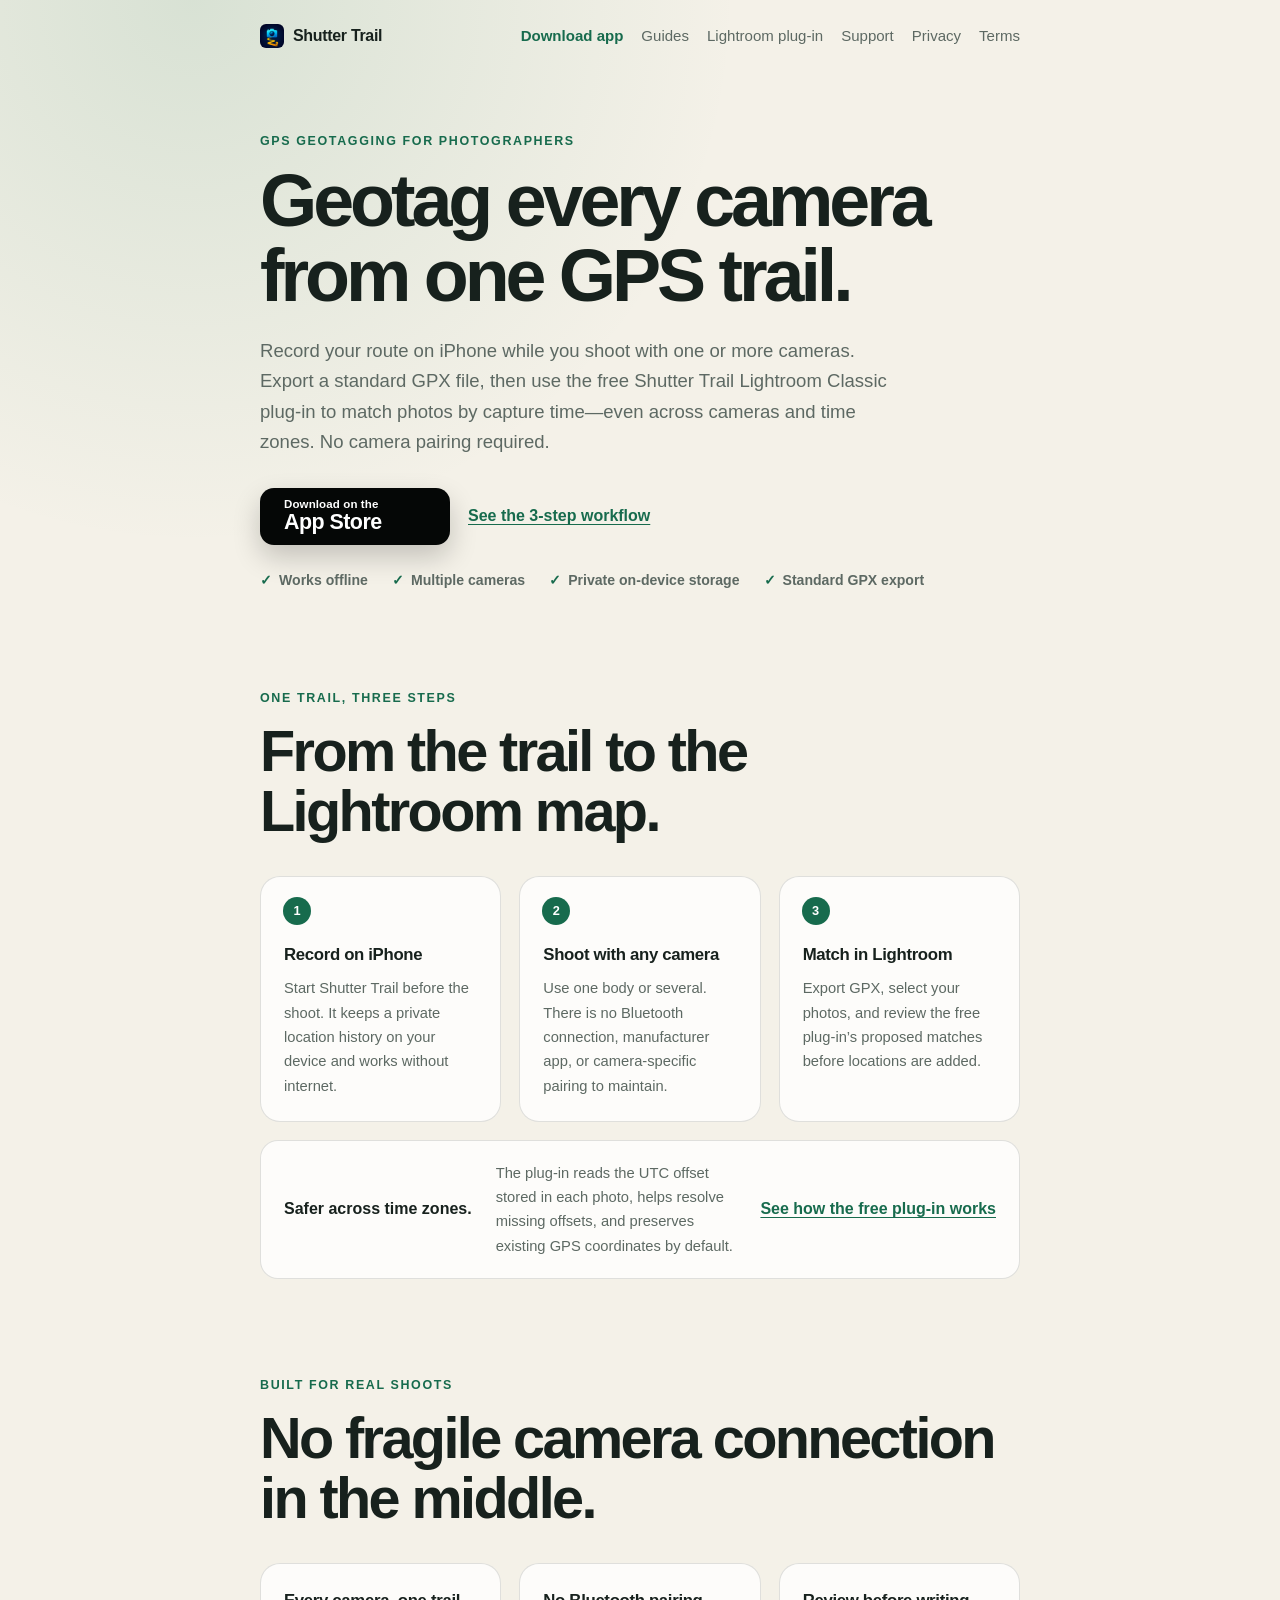
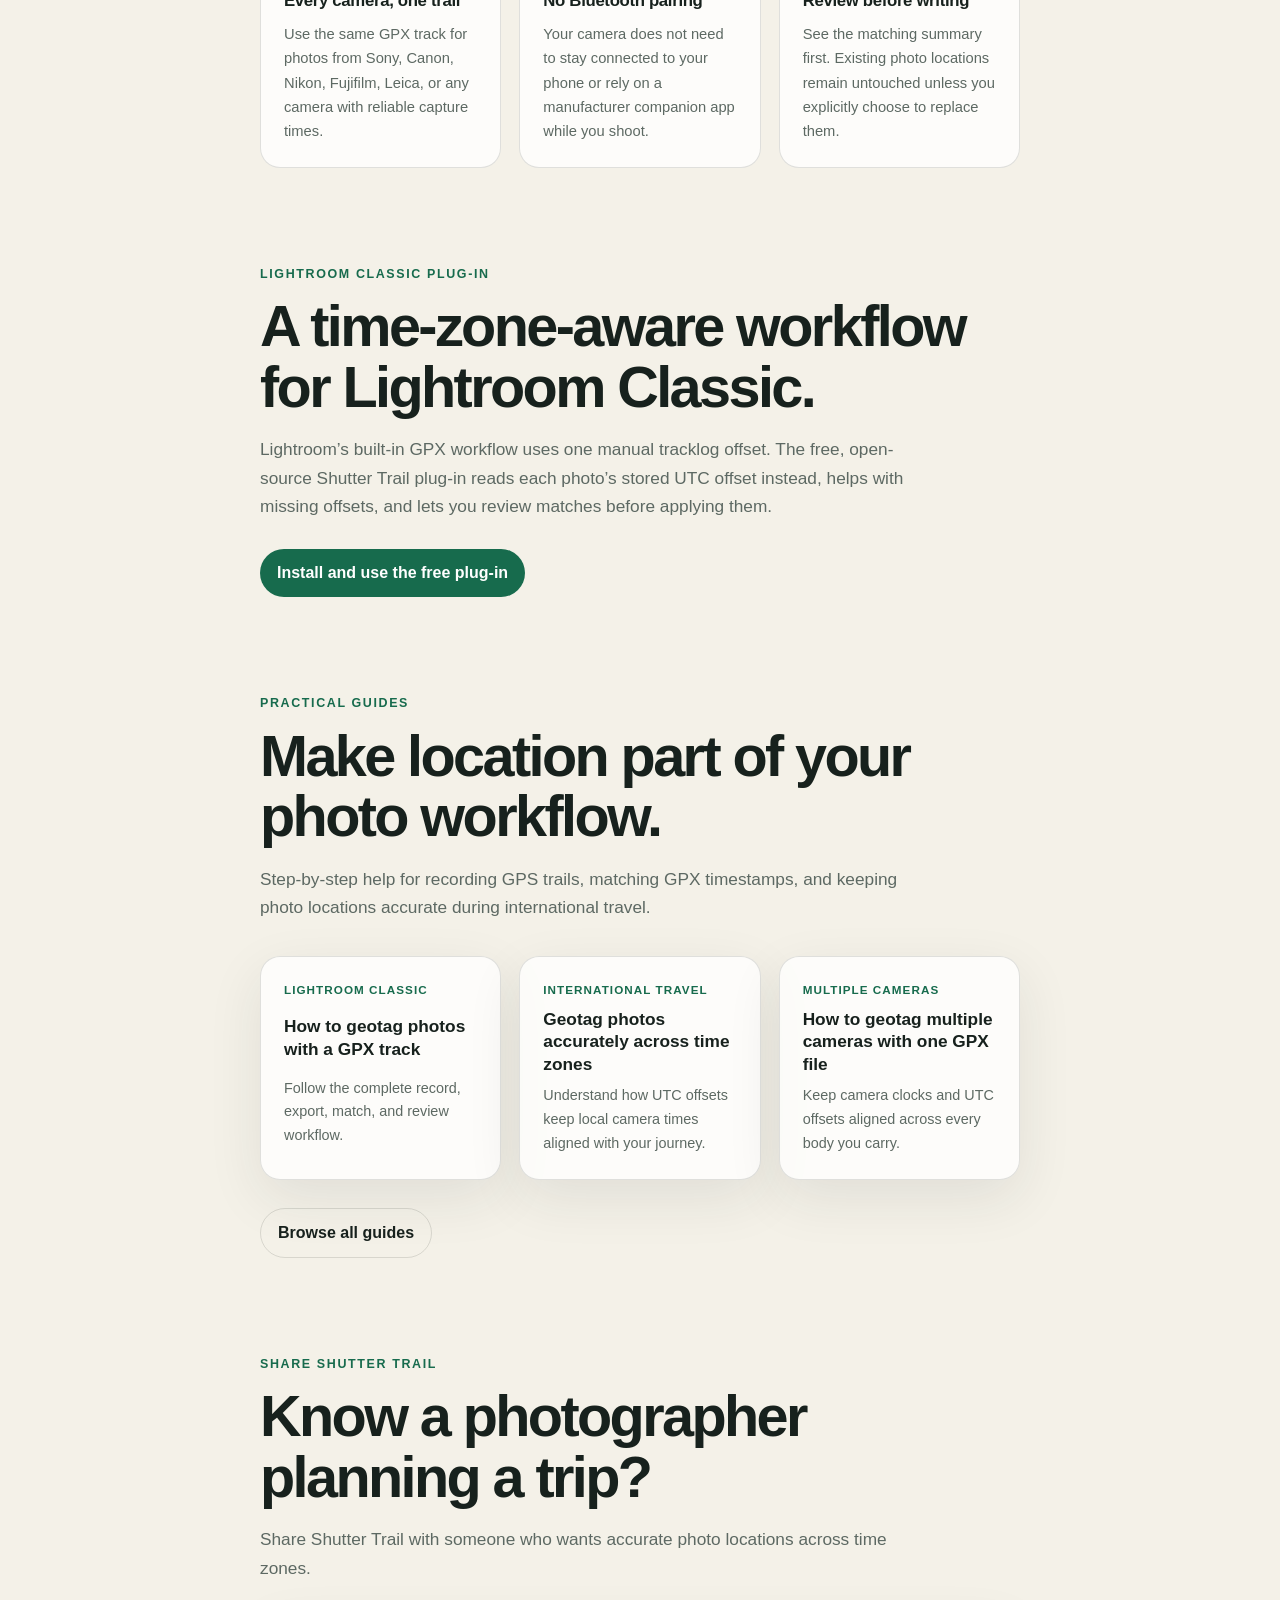
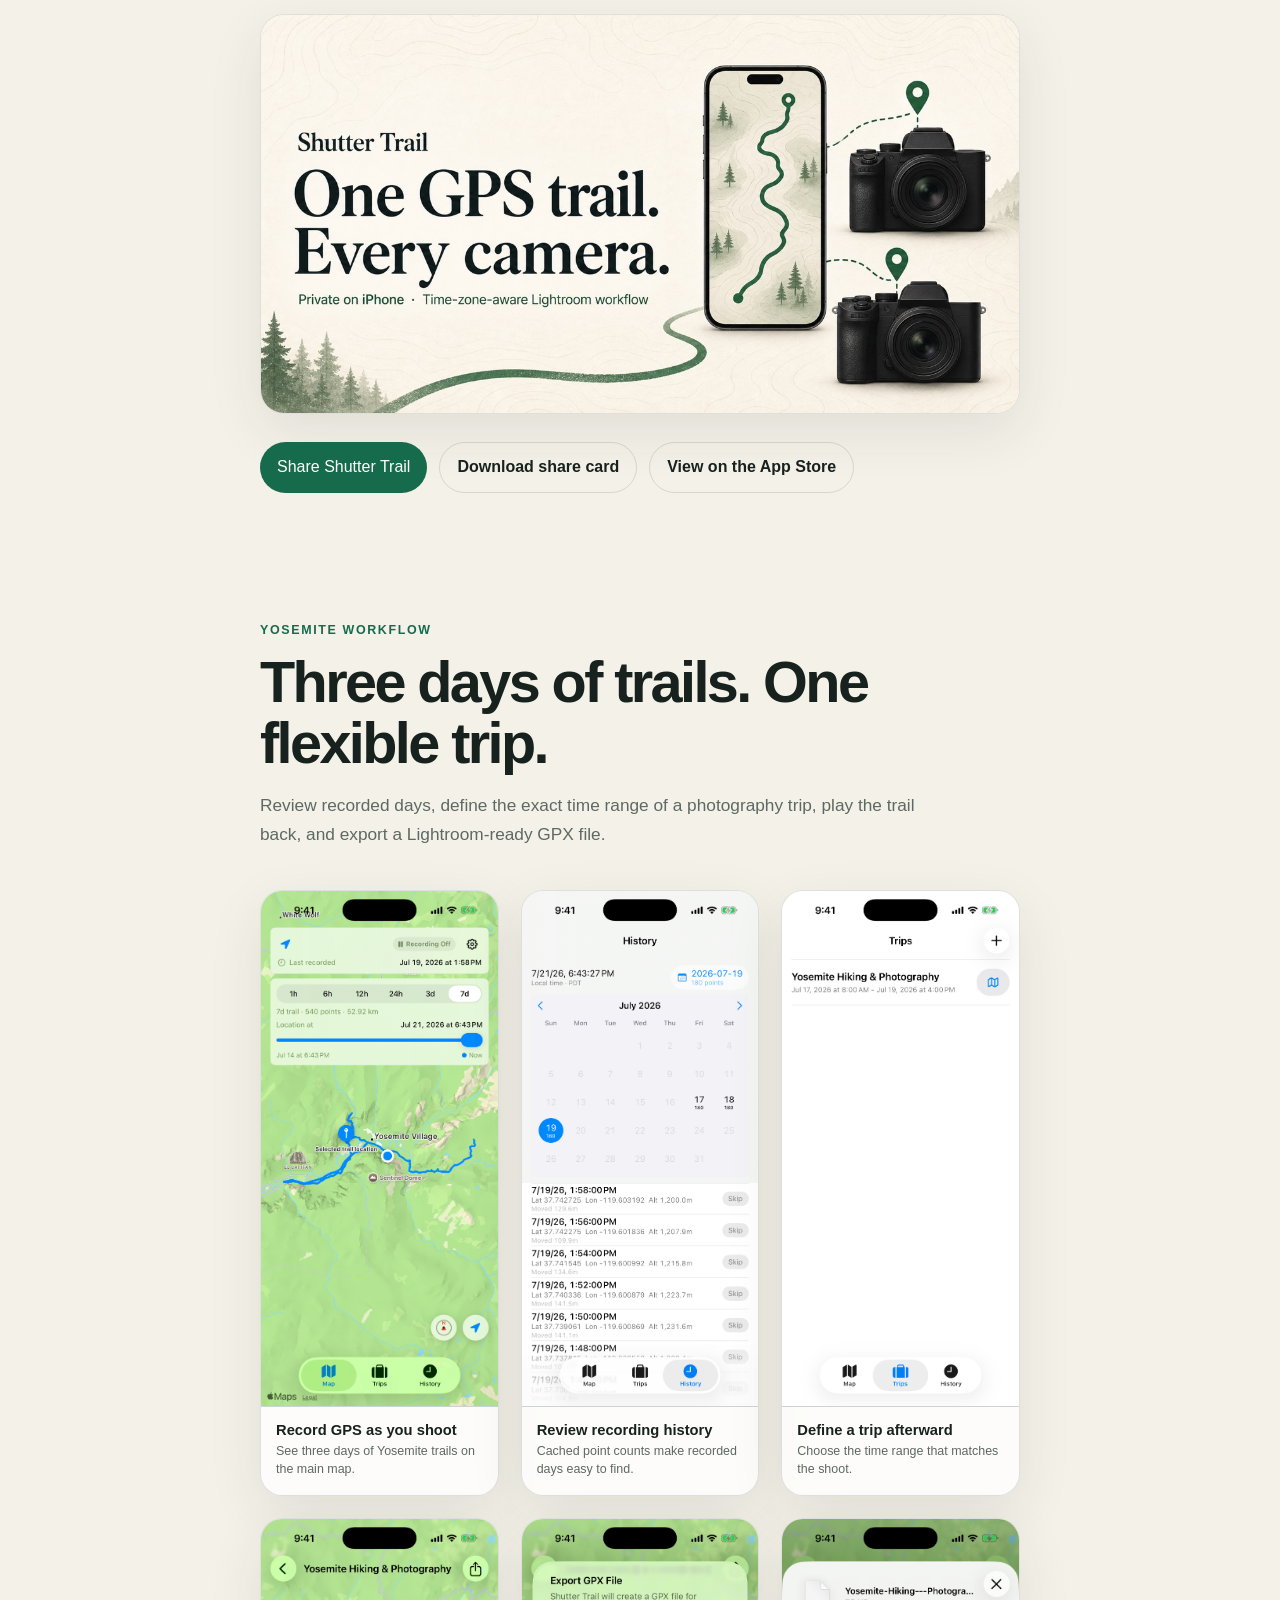
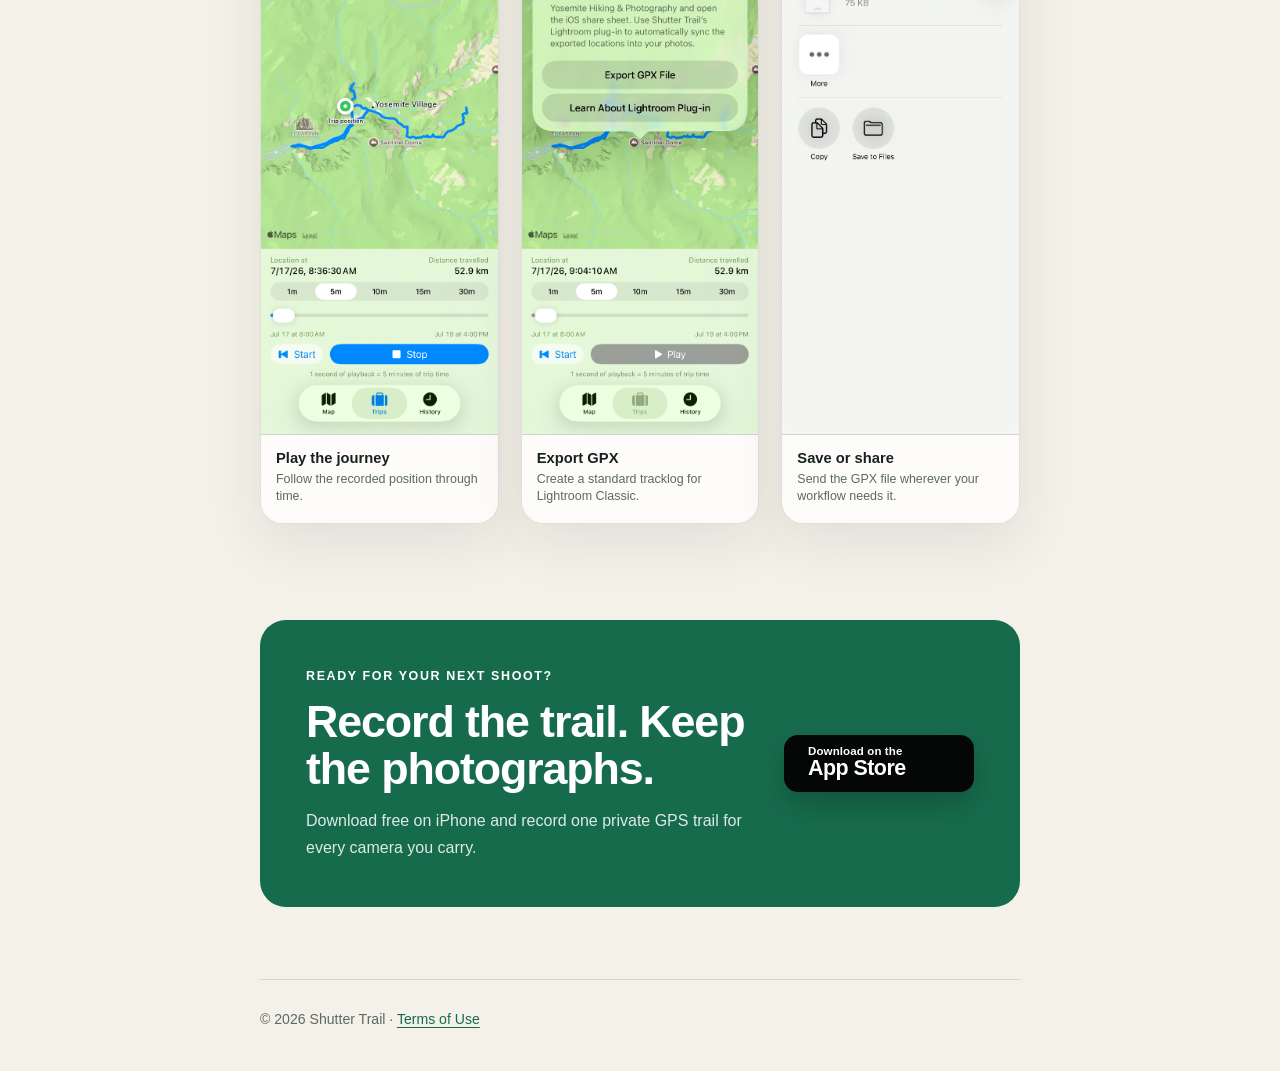
==== commit e3fc76f6: "Refine Shutter Trail positioning - Center the site on one GPS trail for every camera and a safer tim" ====
--- a/index.html
+++ b/index.html
@@ -3,23 +3,21 @@
 <head>
   <meta charset="utf-8">
   <meta name="viewport" content="width=device-width, initial-scale=1">
-  <meta name="description" content="Shutter Trail records GPS trails without internet and exports GPX files to accurately geotag travel photos in Lightroom Classic.">
+  <meta name="description" content="Record one private GPS trail on iPhone and geotag photos from every camera in Lightroom Classic—even across time zones. No camera pairing required.">
   <meta name="robots" content="index, follow">
   <meta property="og:type" content="website">
-  <meta property="og:title" content="Shutter Trail · Accurate Photo Locations Across Time Zones">
-  <meta property="og:description" content="Record photography locations offline while you travel, export GPX tracks, and accurately geotag photos in Lightroom Classic.">
+  <meta property="og:title" content="Shutter Trail · One GPS Trail. Every Camera.">
+  <meta property="og:description" content="Record one private GPS trail on iPhone, then match photos from all your cameras in Lightroom Classic—even across time zones.">
   <meta property="og:url" content="https://infiz.github.io/shuttertrail-pages/">
   <meta property="og:site_name" content="Shutter Trail">
-  <meta property="og:image" content="https://infiz.github.io/shuttertrail-pages/images/og-shutter-trail.jpg">
+  <meta property="og:image" content="https://infiz.github.io/shuttertrail-pages/images/og-shutter-trail-v2.jpg">
   <meta property="og:image:width" content="1200">
   <meta property="og:image:height" content="630">
-  <meta property="og:image:alt" content="Shutter Trail — Accurate photo locations, wherever you travel">
+  <meta property="og:image:alt" content="Shutter Trail — One GPS trail for every camera">
   <meta name="twitter:card" content="summary_large_image">
   <meta name="apple-itunes-app" content="app-id=6792596736">
-  <title>Shutter Trail · GPS Trail Recorder for Photographers</title>
+  <title>Shutter Trail · One GPS Trail for Every Camera</title>
   <link rel="canonical" href="https://infiz.github.io/shuttertrail-pages/">
-  <style>html { visibility: hidden; }</style>
-  <noscript><style>html { visibility: visible; }</style></noscript>
   <link rel="stylesheet" href="styles.css">
   <script type="application/ld+json">
   {
@@ -30,7 +28,7 @@
     "installUrl": "https://apps.apple.com/us/app/shutter-trail/id6792596736",
     "applicationCategory": "PhotographyApplication",
     "operatingSystem": "iOS",
-    "description": "An offline-capable GPS trail recorder for photographers that exports GPX tracks for geotagging photos in Lightroom Classic.",
+    "description": "Record one private GPS trail on iPhone and match photos from multiple cameras in Lightroom Classic, including trips across time zones.",
     "offers": {
       "@type": "Offer",
       "price": "0",
@@ -60,51 +58,77 @@
       </nav>
     </header>
     <main>
-      <p class="eyebrow">For photographers</p>
-      <h1>Accurate photo locations, wherever you travel.</h1>
-      <p class="lede">Record your GPS trail on iPhone—even without internet—export a standard GPX track, and automatically add accurate locations to your photos in Lightroom Classic.</p>
+      <section class="hero" aria-labelledby="hero-title">
+      <p class="eyebrow">GPS geotagging for photographers</p>
+      <h1 id="hero-title">Geotag every camera from one GPS trail.</h1>
+      <p class="lede">Record your route on iPhone while you shoot with one or more cameras. Export a standard GPX file, then use the free Shutter Trail Lightroom Classic plug-in to match photos by capture time—even across cameras and time zones. No camera pairing required.</p>
       <div class="actions hero-actions">
-        <a class="button app-store-button" href="https://apps.apple.com/us/app/shutter-trail/id6792596736">
+        <a class="button app-store-button" href="https://apps.apple.com/us/app/shutter-trail/id6792596736" data-track="app-store-hero">
           <span class="app-store-kicker">Download on the</span>
           <span class="app-store-name">App Store</span>
         </a>
-        <a class="hero-secondary-link" href="#app-walkthrough">See how it works</a>
+        <a class="hero-secondary-link" href="#how-it-works">See the 3-step workflow</a>
       </div>
-      <div class="card">
-        <h2>Simple by design</h2>
-        <p><strong>1. Record your GPS trail.</strong> Before your trip begins, open Shutter Trail and turn on Record Trail. Keep it recording throughout the trip to build a continuous location history as you move. Turn on High Accuracy when precise, consistent background coverage matters, or leave it off when a nearby approximate location is sufficient for geotagging your photos.</p>
-        <p><strong>2. Automatically geotag your photos.</strong> After the shoot, create a Trip for the time range you need and export its GPX file. Use the free <a href="lightroom-gpx-sync/">Shutter Trail Lightroom plug-in</a> to match selected photos with recorded locations by capture time—even when your travels cross time zones.</p>
-        <div class="actions">
-          <a class="button" href="support/">Get support</a>
-          <a class="button secondary" href="privacy/">Read privacy policy</a>
-        </div>
-      </div>
+      <ul class="trust-line" aria-label="Product highlights">
+        <li>Works offline</li>
+        <li>Multiple cameras</li>
+        <li>Private on-device storage</li>
+        <li>Standard GPX export</li>
+      </ul>
+      </section>
+
+      <section class="workflow" id="how-it-works" aria-labelledby="workflow-title">
+        <p class="eyebrow">One trail, three steps</p>
+        <h2 id="workflow-title" class="section-title">From the trail to the Lightroom map.</h2>
+        <div class="workflow-grid">
+          <article class="workflow-step">
+            <span class="step-number" aria-hidden="true">1</span>
+            <h3>Record on iPhone</h3>
+            <p>Start Shutter Trail before the shoot. It keeps a private location history on your device and works without internet.</p>
+          </article>
+          <article class="workflow-step">
+            <span class="step-number" aria-hidden="true">2</span>
+            <h3>Shoot with any camera</h3>
+            <p>Use one body or several. There is no Bluetooth connection, manufacturer app, or camera-specific pairing to maintain.</p>
+          </article>
+          <article class="workflow-step">
+            <span class="step-number" aria-hidden="true">3</span>
+            <h3>Match in Lightroom</h3>
+            <p>Export GPX, select your photos, and review the free plug-in’s proposed matches before locations are added.</p>
+          </article>
+        </div>
+        <div class="workflow-note">
+          <strong>Safer across time zones.</strong>
+          <p>The plug-in reads the UTC offset stored in each photo, helps resolve missing offsets, and preserves existing GPS coordinates by default.</p>
+          <a href="lightroom-gpx-sync/" data-track="plugin-workflow">See how the free plug-in works</a>
+        </div>
+      </section>
 
       <section class="benefits" aria-labelledby="built-for-photographers">
         <p class="eyebrow">Built for real shoots</p>
-        <h2 id="built-for-photographers" class="section-title">Keep the camera workflow you already trust.</h2>
+        <h2 id="built-for-photographers" class="section-title">No fragile camera connection in the middle.</h2>
         <div class="benefit-grid">
           <article class="benefit-card">
-            <h3>Across time zones</h3>
-            <p>Keep matching photos to the correct points in your journey as local time changes between destinations.</p>
+            <h3>Every camera, one trail</h3>
+            <p>Use the same GPX track for photos from Sony, Canon, Nikon, Fujifilm, Leica, or any camera with reliable capture times.</p>
           </article>
           <article class="benefit-card">
-            <h3>Records offline</h3>
-            <p>GPS trail recording works without internet. Export a standard, portable GPX file when the shoot is over.</p>
+            <h3>No Bluetooth pairing</h3>
+            <p>Your camera does not need to stay connected to your phone or rely on a manufacturer companion app while you shoot.</p>
           </article>
           <article class="benefit-card">
-            <h3>Private by default</h3>
-            <p>Your recorded trails stay on your device until you deliberately export and share a GPX file.</p>
+            <h3>Review before writing</h3>
+            <p>See the matching summary first. Existing photo locations remain untouched unless you explicitly choose to replace them.</p>
           </article>
         </div>
       </section>
 
       <section class="plugin-callout" aria-labelledby="lightroom-plugin">
         <p class="eyebrow">Lightroom Classic plug-in</p>
-        <h2 id="lightroom-plugin" class="section-title">Automatically add your recorded locations in Lightroom.</h2>
-        <p class="section-lede">Shutter Trail also provides a free Lightroom Classic plug-in. It respects the UTC offset stored in each photo, so capture times can still match the right GPX locations after you cross time zones.</p>
+        <h2 id="lightroom-plugin" class="section-title">A time-zone-aware workflow for Lightroom Classic.</h2>
+        <p class="section-lede">Lightroom’s built-in GPX workflow uses one manual tracklog offset. The free, open-source Shutter Trail plug-in reads each photo’s stored UTC offset instead, helps with missing offsets, and lets you review matches before applying them.</p>
         <div class="actions">
-          <a class="button" href="lightroom-gpx-sync/">Install and use the plug-in</a>
+          <a class="button" href="lightroom-gpx-sync/" data-track="plugin-homepage">Install and use the free plug-in</a>
         </div>
       </section>
 
@@ -123,10 +147,10 @@
             <strong>Geotag photos accurately across time zones</strong>
             <span>Understand how UTC offsets keep local camera times aligned with your journey.</span>
           </a>
-          <a class="guide-card" href="guides/record-photography-trip/">
-            <span class="guide-label">On location</span>
-            <strong>How to record a photography trip on iPhone</strong>
-            <span>Capture a useful trail without changing how you work with your cameras.</span>
+          <a class="guide-card" href="guides/multiple-cameras-utc-offsets/">
+            <span class="guide-label">Multiple cameras</span>
+            <strong>How to geotag multiple cameras with one GPX file</strong>
+            <span>Keep camera clocks and UTC offsets aligned across every body you carry.</span>
           </a>
         </div>
         <div class="actions">
@@ -140,12 +164,12 @@
           <h2 id="share-shutter-trail" class="section-title">Know a photographer planning a trip?</h2>
           <p class="section-lede">Share Shutter Trail with someone who wants accurate photo locations across time zones.</p>
         </div>
-        <a class="social-card-link" href="images/og-shutter-trail.jpg" aria-label="Open the Shutter Trail share card full size">
-          <img src="images/og-shutter-trail.jpg" alt="Shutter Trail — Accurate photo locations, wherever you travel" width="1200" height="630" loading="lazy">
+        <a class="social-card-link" href="images/og-shutter-trail-v2.jpg" aria-label="Open the Shutter Trail share card full size">
+          <img src="images/og-shutter-trail-v2.jpg" alt="Shutter Trail — One GPS trail. Every camera." width="1200" height="630" loading="lazy">
         </a>
         <div class="actions">
           <button class="button share-button" id="share-shutter-trail-button" type="button">Share Shutter Trail</button>
-          <a class="button secondary" href="images/og-shutter-trail.jpg" download>Download share card</a>
+          <a class="button secondary" href="images/og-shutter-trail-v2.jpg" download>Download share card</a>
           <a class="button secondary" href="https://apps.apple.com/us/app/shutter-trail/id6792596736">View on the App Store</a>
         </div>
         <p class="share-status" id="share-status" role="status" aria-live="polite"></p>
@@ -205,7 +229,7 @@
         <div>
           <p class="eyebrow">Ready for your next shoot?</p>
           <h2 id="download-shutter-trail">Record the trail. Keep the photographs.</h2>
-          <p>Download Shutter Trail on iPhone and start building a location history designed for photographers.</p>
+          <p>Download free on iPhone and record one private GPS trail for every camera you carry.</p>
         </div>
         <a class="button app-store-button" href="https://apps.apple.com/us/app/shutter-trail/id6792596736">
           <span class="app-store-kicker">Download on the</span>
@@ -220,7 +244,7 @@
     const shareStatus = document.getElementById('share-status');
     const shareData = {
       title: 'Shutter Trail',
-      text: 'Accurate photo locations, wherever you travel.',
+      text: 'One GPS trail. Every camera.',
       url: 'https://infiz.github.io/shuttertrail-pages/'
     };
 
@@ -245,6 +269,17 @@
         window.prompt('Copy this link to share Shutter Trail:', shareData.url);
       }
     });
+
+    document.querySelectorAll('[data-track]').forEach((link) => {
+      link.addEventListener('click', () => {
+        if (typeof gtag === 'function') {
+          gtag('event', 'select_content', {
+            content_type: 'cta',
+            content_id: link.dataset.track
+          });
+        }
+      });
+    });
   </script>
 </body>
 </html>
--- a/styles.css
+++ b/styles.css
@@ -12,8 +12,7 @@
 * { box-sizing: border-box; }
 
 html {
-  visibility: visible;
-  font-family: Inter, ui-sans-serif, -apple-system, BlinkMacSystemFont, "Segoe UI", sans-serif;
+  font-family: -apple-system, BlinkMacSystemFont, "Segoe UI", sans-serif;
 }
 
 body {
@@ -78,6 +77,24 @@
 h3 { margin: 0; font-size: 1.05rem; letter-spacing: -0.02em; }
 p, li { color: var(--muted); }
 .lede { max-width: 650px; margin: 22px 0 0; font-size: 1.16rem; }
+.hero { max-width: 720px; }
+.trust-line {
+  display: flex;
+  flex-wrap: wrap;
+  gap: 7px 24px;
+  margin: 24px 0 0;
+  padding: 0;
+  list-style: none;
+  color: var(--muted);
+  font-size: 0.88rem;
+  font-weight: 620;
+}
+.trust-line li::before {
+  content: "✓";
+  margin-right: 7px;
+  color: var(--accent);
+  font-weight: 800;
+}
 .updated { margin-top: 14px; color: var(--muted); font-size: 0.9rem; }
 
 .card {
@@ -127,7 +144,7 @@
 .app-store-name { font-size: 1.34rem; font-weight: 700; letter-spacing: -0.025em; }
 .hero-secondary-link { padding: 12px 6px; font-weight: 650; }
 
-.showcase, .plugin-callout, .benefits, .guide-preview, .social-card-section { margin-top: 96px; }
+.showcase, .workflow, .plugin-callout, .benefits, .guide-preview, .social-card-section { margin-top: 96px; }
 .section-title {
   max-width: 760px;
   margin: 0;
@@ -137,21 +154,49 @@
 }
 .section-lede { max-width: 680px; margin: 18px 0 0; font-size: 1.08rem; }
 
-.benefit-grid, .guide-grid {
+.benefit-grid, .guide-grid, .workflow-grid {
   display: grid;
   grid-template-columns: repeat(3, minmax(0, 1fr));
   gap: 18px;
   margin-top: 34px;
 }
 
-.benefit-card, .guide-card {
+.benefit-card, .guide-card, .workflow-step {
   padding: 23px;
   border: 1px solid var(--border);
   border-radius: 20px;
   background: var(--surface);
 }
 
-.benefit-card p { margin: 8px 0 0; font-size: 0.92rem; }
+.benefit-card p, .workflow-step p { margin: 8px 0 0; font-size: 0.92rem; }
+.workflow-step { position: relative; padding-top: 64px; }
+.step-number {
+  position: absolute;
+  top: 20px;
+  left: 22px;
+  display: grid;
+  width: 28px;
+  height: 28px;
+  place-items: center;
+  border-radius: 50%;
+  background: var(--accent);
+  color: white;
+  font-size: 0.8rem;
+  font-weight: 800;
+}
+.workflow-note {
+  display: grid;
+  grid-template-columns: auto 1fr auto;
+  align-items: center;
+  gap: 14px 24px;
+  margin-top: 18px;
+  padding: 20px 23px;
+  border: 1px solid var(--border);
+  border-radius: 18px;
+  background: var(--surface);
+}
+.workflow-note p { margin: 0; font-size: 0.92rem; }
+.workflow-note a { font-weight: 700; white-space: nowrap; }
 .guide-card {
   display: grid;
   gap: 9px;
@@ -250,11 +295,12 @@
 @media (max-width: 560px) {
   header { align-items: flex-start; flex-direction: column; gap: 12px; }
   main { padding-top: 38px; }
-  .showcase { margin-top: 72px; }
+  .showcase, .workflow { margin-top: 72px; }
   .plugin-callout { margin-top: 72px; }
   .benefits, .guide-preview, .social-card-section, .download-callout { margin-top: 72px; }
   .social-card-link { border-radius: 18px; }
-  .benefit-grid, .guide-grid { grid-template-columns: 1fr; }
+  .benefit-grid, .guide-grid, .workflow-grid { grid-template-columns: 1fr; }
+  .workflow-note { grid-template-columns: 1fr; }
   .download-callout { align-items: flex-start; flex-direction: column; }
   .screenshot-grid { grid-template-columns: repeat(2, minmax(0, 1fr)); gap: 14px; }
   .screenshot-card { border-radius: 18px; }
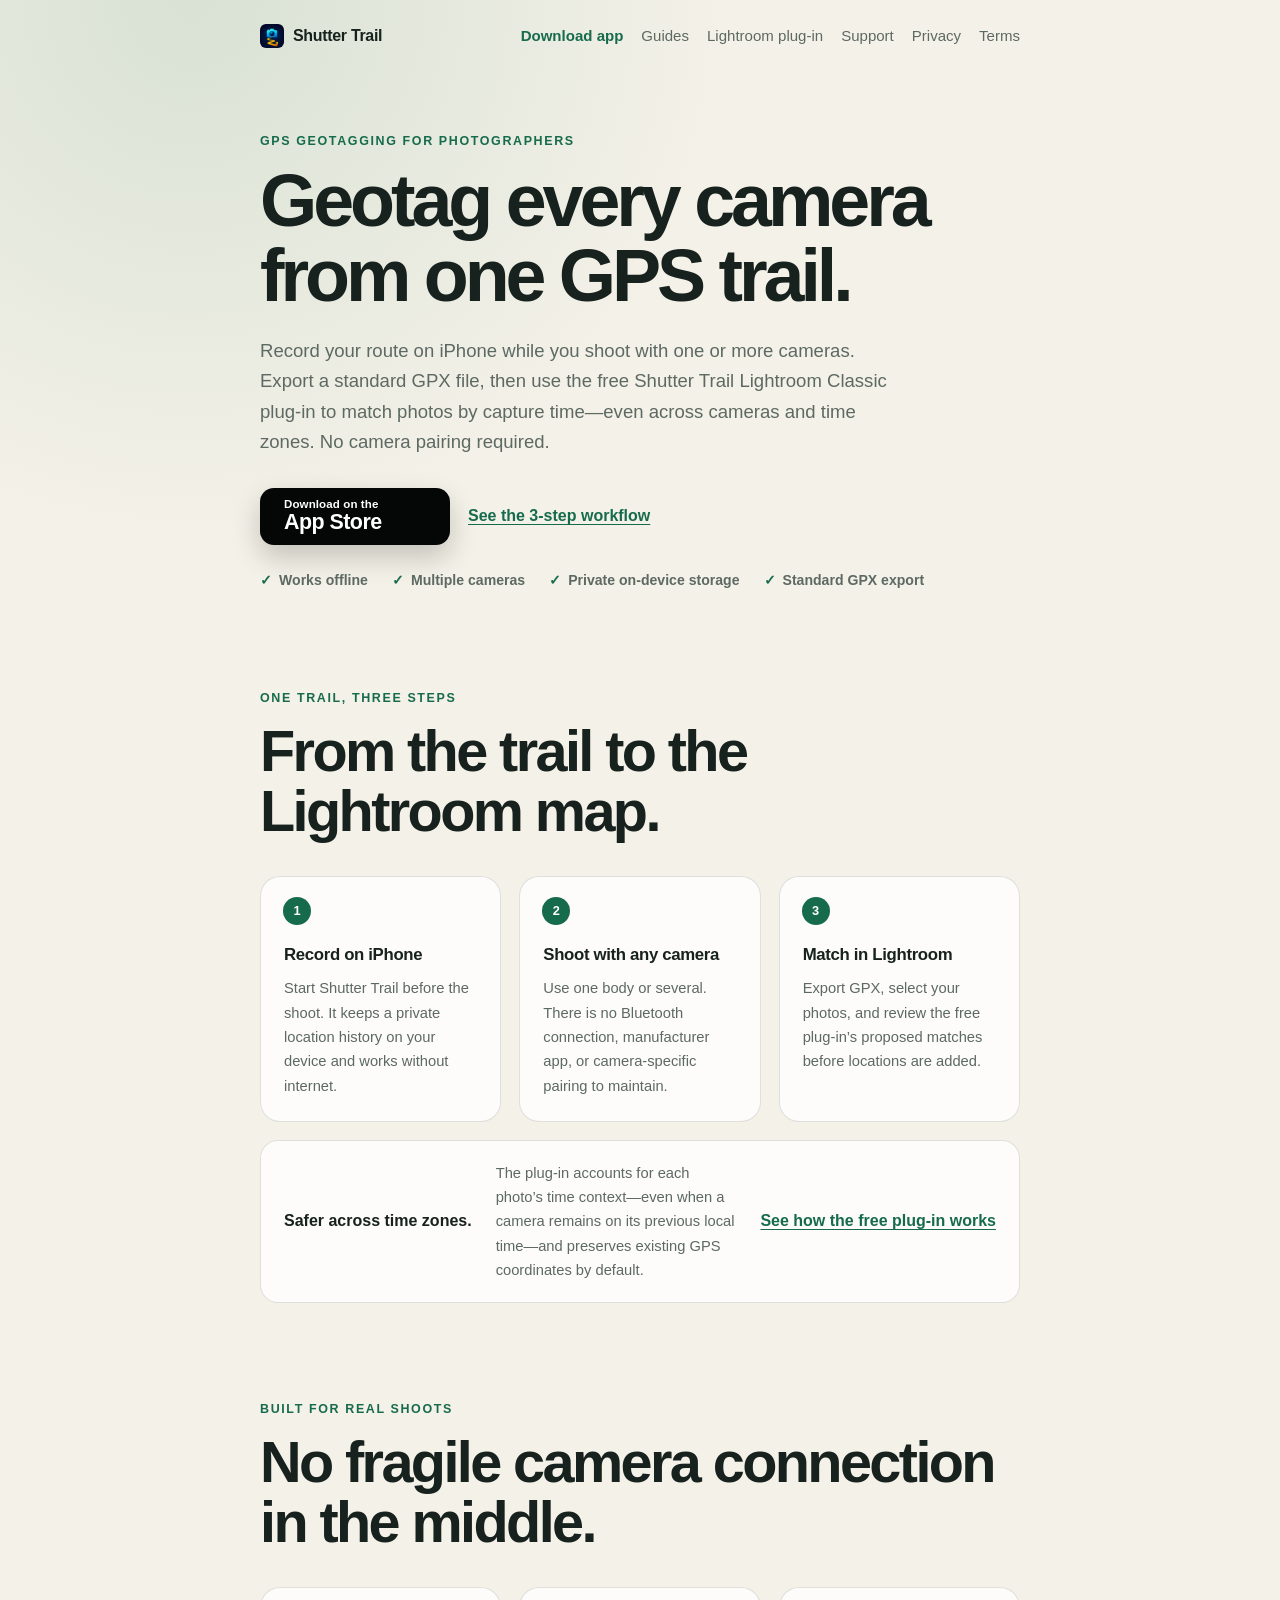
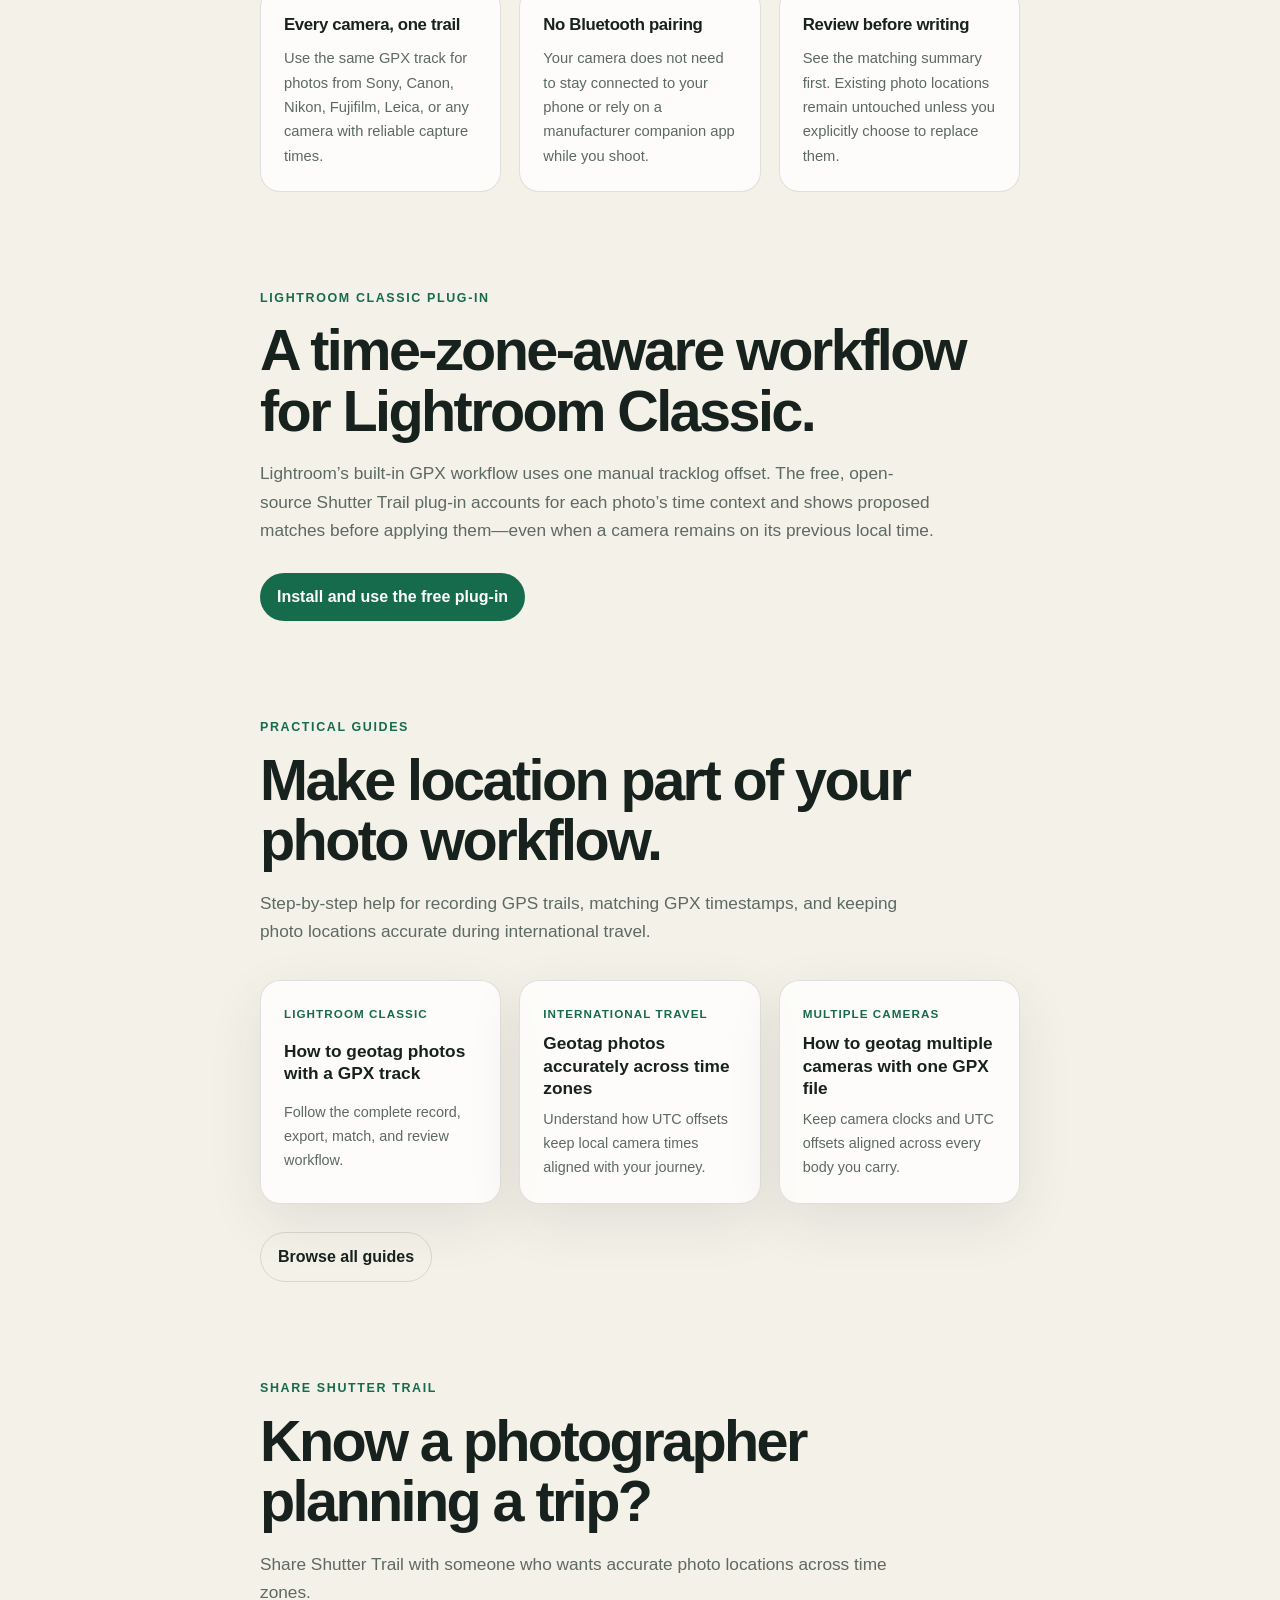
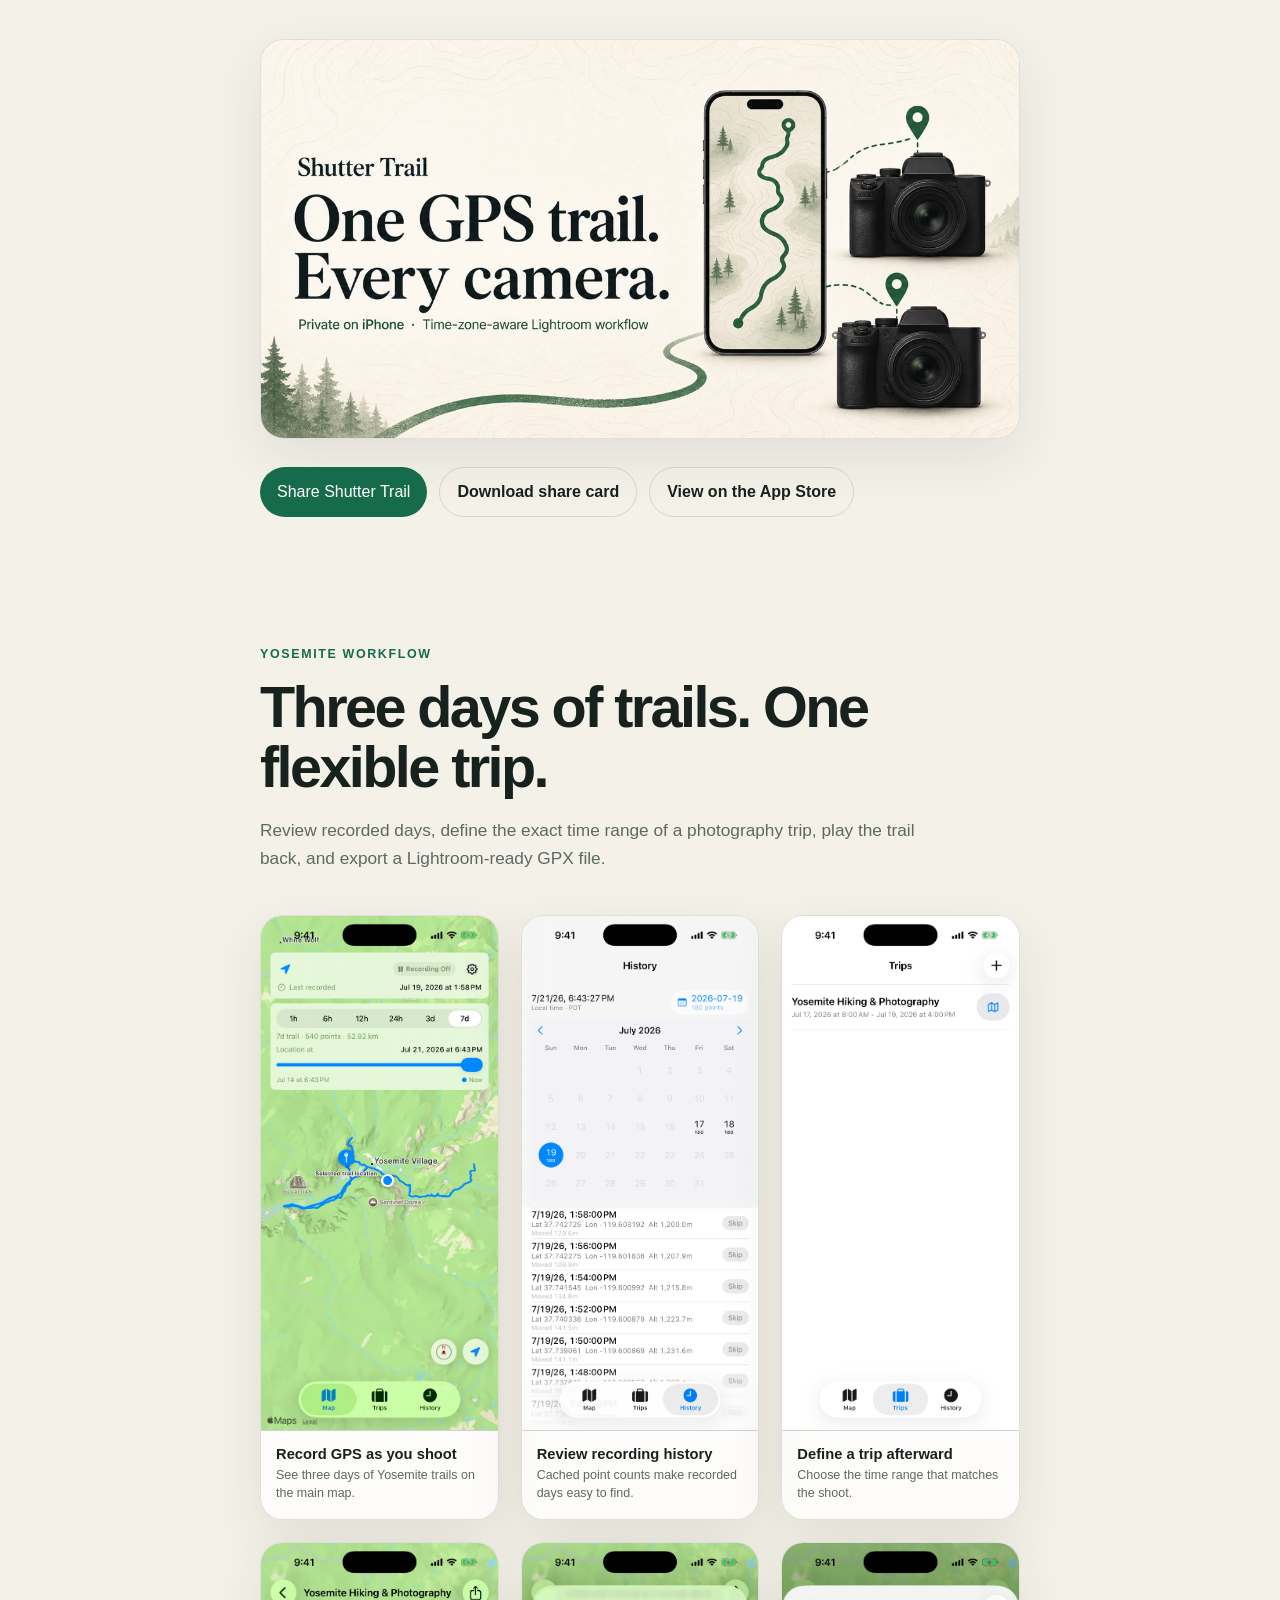
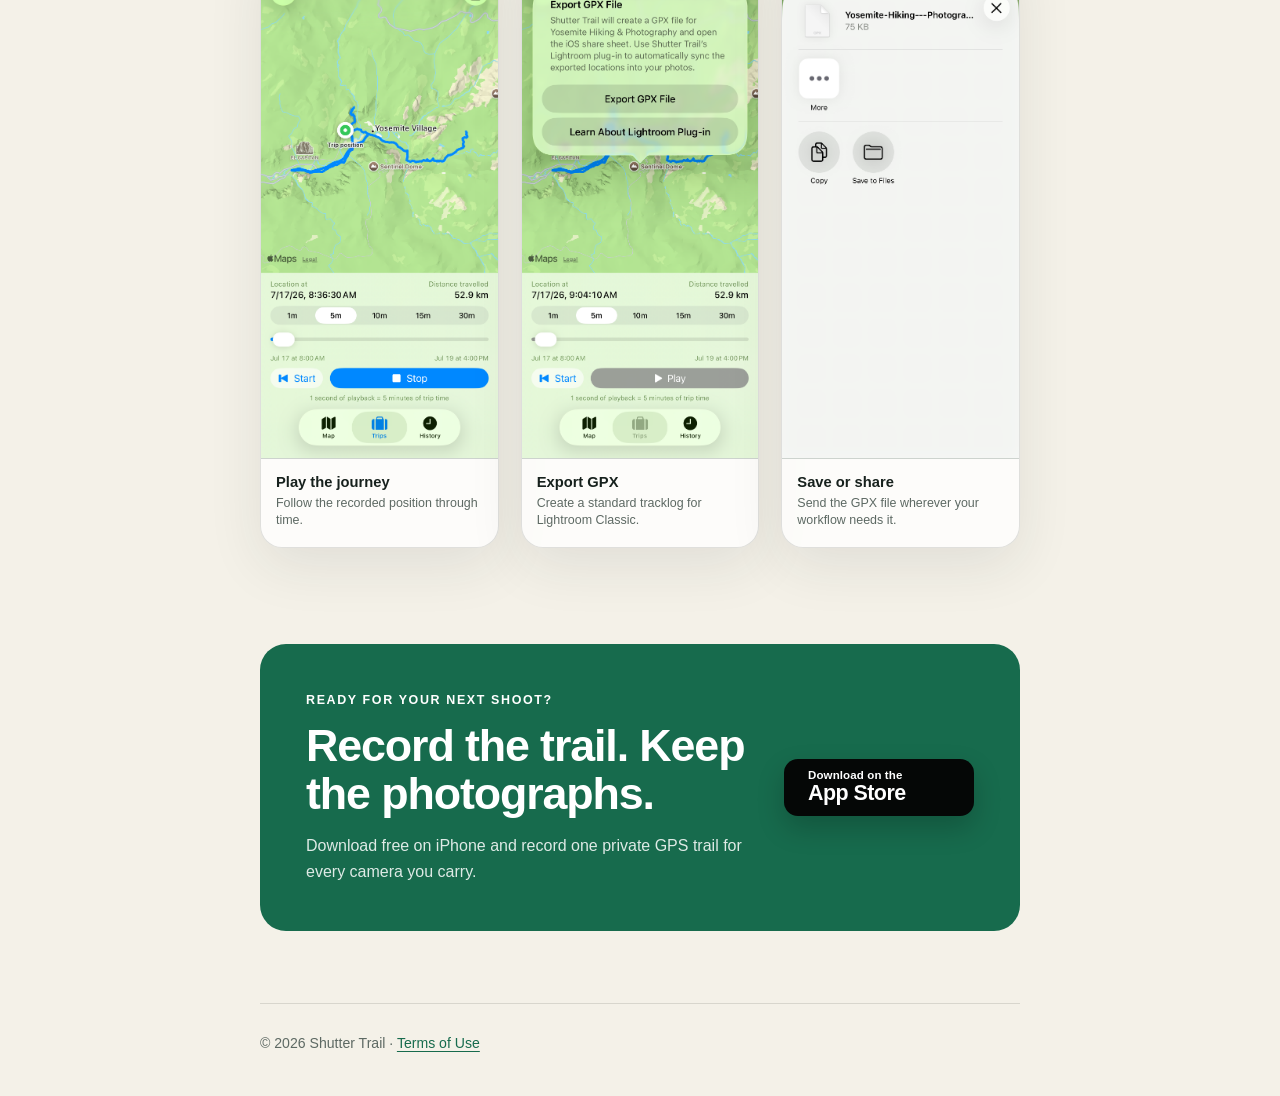
==== commit 500c205b: "Clarify time-zone workflow and enforce formatting - Explain that cameras can remain on a previous lo" ====
--- a/index.html
+++ b/index.html
@@ -1,285 +1,459 @@
 <!doctype html>
 <html lang="en">
-<head>
-  <meta charset="utf-8">
-  <meta name="viewport" content="width=device-width, initial-scale=1">
-  <meta name="description" content="Record one private GPS trail on iPhone and geotag photos from every camera in Lightroom Classic—even across time zones. No camera pairing required.">
-  <meta name="robots" content="index, follow">
-  <meta property="og:type" content="website">
-  <meta property="og:title" content="Shutter Trail · One GPS Trail. Every Camera.">
-  <meta property="og:description" content="Record one private GPS trail on iPhone, then match photos from all your cameras in Lightroom Classic—even across time zones.">
-  <meta property="og:url" content="https://infiz.github.io/shuttertrail-pages/">
-  <meta property="og:site_name" content="Shutter Trail">
-  <meta property="og:image" content="https://infiz.github.io/shuttertrail-pages/images/og-shutter-trail-v2.jpg">
-  <meta property="og:image:width" content="1200">
-  <meta property="og:image:height" content="630">
-  <meta property="og:image:alt" content="Shutter Trail — One GPS trail for every camera">
-  <meta name="twitter:card" content="summary_large_image">
-  <meta name="apple-itunes-app" content="app-id=6792596736">
-  <title>Shutter Trail · One GPS Trail for Every Camera</title>
-  <link rel="canonical" href="https://infiz.github.io/shuttertrail-pages/">
-  <link rel="stylesheet" href="styles.css">
-  <script type="application/ld+json">
-  {
-    "@context": "https://schema.org",
-    "@type": "SoftwareApplication",
-    "name": "Shutter Trail",
-    "url": "https://infiz.github.io/shuttertrail-pages/",
-    "installUrl": "https://apps.apple.com/us/app/shutter-trail/id6792596736",
-    "applicationCategory": "PhotographyApplication",
-    "operatingSystem": "iOS",
-    "description": "Record one private GPS trail on iPhone and match photos from multiple cameras in Lightroom Classic, including trips across time zones.",
-    "offers": {
-      "@type": "Offer",
-      "price": "0",
-      "priceCurrency": "USD"
-    }
-  }
-  </script>
-  <script async src="https://www.googletagmanager.com/gtag/js?id=G-92F6QVJRV9"></script>
-  <script>
-    window.dataLayer = window.dataLayer || [];
-    function gtag(){dataLayer.push(arguments);}
-    gtag('js', new Date());
-    gtag('config', 'G-92F6QVJRV9');
-  </script>
-</head>
-<body>
-  <div class="shell">
-    <header>
-      <a class="brand" href="./"><img class="brand-icon" src="images/app-icon.png" alt="" width="24" height="24">Shutter Trail</a>
-      <nav aria-label="Primary">
-        <a class="nav-download" href="https://apps.apple.com/us/app/shutter-trail/id6792596736">Download app</a>
-        <a href="guides/">Guides</a>
-        <a href="lightroom-gpx-sync/">Lightroom plug-in</a>
-        <a href="support/">Support</a>
-        <a href="privacy/">Privacy</a>
-        <a href="terms/">Terms</a>
-      </nav>
-    </header>
-    <main>
-      <section class="hero" aria-labelledby="hero-title">
-      <p class="eyebrow">GPS geotagging for photographers</p>
-      <h1 id="hero-title">Geotag every camera from one GPS trail.</h1>
-      <p class="lede">Record your route on iPhone while you shoot with one or more cameras. Export a standard GPX file, then use the free Shutter Trail Lightroom Classic plug-in to match photos by capture time—even across cameras and time zones. No camera pairing required.</p>
-      <div class="actions hero-actions">
-        <a class="button app-store-button" href="https://apps.apple.com/us/app/shutter-trail/id6792596736" data-track="app-store-hero">
-          <span class="app-store-kicker">Download on the</span>
-          <span class="app-store-name">App Store</span>
-        </a>
-        <a class="hero-secondary-link" href="#how-it-works">See the 3-step workflow</a>
-      </div>
-      <ul class="trust-line" aria-label="Product highlights">
-        <li>Works offline</li>
-        <li>Multiple cameras</li>
-        <li>Private on-device storage</li>
-        <li>Standard GPX export</li>
-      </ul>
-      </section>
-
-      <section class="workflow" id="how-it-works" aria-labelledby="workflow-title">
-        <p class="eyebrow">One trail, three steps</p>
-        <h2 id="workflow-title" class="section-title">From the trail to the Lightroom map.</h2>
-        <div class="workflow-grid">
-          <article class="workflow-step">
-            <span class="step-number" aria-hidden="true">1</span>
-            <h3>Record on iPhone</h3>
-            <p>Start Shutter Trail before the shoot. It keeps a private location history on your device and works without internet.</p>
-          </article>
-          <article class="workflow-step">
-            <span class="step-number" aria-hidden="true">2</span>
-            <h3>Shoot with any camera</h3>
-            <p>Use one body or several. There is no Bluetooth connection, manufacturer app, or camera-specific pairing to maintain.</p>
-          </article>
-          <article class="workflow-step">
-            <span class="step-number" aria-hidden="true">3</span>
-            <h3>Match in Lightroom</h3>
-            <p>Export GPX, select your photos, and review the free plug-in’s proposed matches before locations are added.</p>
-          </article>
-        </div>
-        <div class="workflow-note">
-          <strong>Safer across time zones.</strong>
-          <p>The plug-in reads the UTC offset stored in each photo, helps resolve missing offsets, and preserves existing GPS coordinates by default.</p>
-          <a href="lightroom-gpx-sync/" data-track="plugin-workflow">See how the free plug-in works</a>
-        </div>
-      </section>
-
-      <section class="benefits" aria-labelledby="built-for-photographers">
-        <p class="eyebrow">Built for real shoots</p>
-        <h2 id="built-for-photographers" class="section-title">No fragile camera connection in the middle.</h2>
-        <div class="benefit-grid">
-          <article class="benefit-card">
-            <h3>Every camera, one trail</h3>
-            <p>Use the same GPX track for photos from Sony, Canon, Nikon, Fujifilm, Leica, or any camera with reliable capture times.</p>
-          </article>
-          <article class="benefit-card">
-            <h3>No Bluetooth pairing</h3>
-            <p>Your camera does not need to stay connected to your phone or rely on a manufacturer companion app while you shoot.</p>
-          </article>
-          <article class="benefit-card">
-            <h3>Review before writing</h3>
-            <p>See the matching summary first. Existing photo locations remain untouched unless you explicitly choose to replace them.</p>
-          </article>
-        </div>
-      </section>
-
-      <section class="plugin-callout" aria-labelledby="lightroom-plugin">
-        <p class="eyebrow">Lightroom Classic plug-in</p>
-        <h2 id="lightroom-plugin" class="section-title">A time-zone-aware workflow for Lightroom Classic.</h2>
-        <p class="section-lede">Lightroom’s built-in GPX workflow uses one manual tracklog offset. The free, open-source Shutter Trail plug-in reads each photo’s stored UTC offset instead, helps with missing offsets, and lets you review matches before applying them.</p>
-        <div class="actions">
-          <a class="button" href="lightroom-gpx-sync/" data-track="plugin-homepage">Install and use the free plug-in</a>
-        </div>
-      </section>
-
-      <section class="guide-preview" aria-labelledby="photography-guides">
-        <p class="eyebrow">Practical guides</p>
-        <h2 id="photography-guides" class="section-title">Make location part of your photo workflow.</h2>
-        <p class="section-lede">Step-by-step help for recording GPS trails, matching GPX timestamps, and keeping photo locations accurate during international travel.</p>
-        <div class="guide-grid">
-          <a class="guide-card" href="guides/geotag-photos-lightroom-gpx/">
-            <span class="guide-label">Lightroom Classic</span>
-            <strong>How to geotag photos with a GPX track</strong>
-            <span>Follow the complete record, export, match, and review workflow.</span>
+  <head>
+    <meta charset="utf-8" />
+    <meta name="viewport" content="width=device-width, initial-scale=1" />
+    <meta
+      name="description"
+      content="Record one private GPS trail on iPhone and geotag photos from every camera in Lightroom Classic—even across time zones. No camera pairing required."
+    />
+    <meta name="robots" content="index, follow" />
+    <meta property="og:type" content="website" />
+    <meta property="og:title" content="Shutter Trail · One GPS Trail. Every Camera." />
+    <meta
+      property="og:description"
+      content="Record one private GPS trail on iPhone, then match photos from all your cameras in Lightroom Classic—even across time zones."
+    />
+    <meta property="og:url" content="https://infiz.github.io/shuttertrail-pages/" />
+    <meta property="og:site_name" content="Shutter Trail" />
+    <meta
+      property="og:image"
+      content="https://infiz.github.io/shuttertrail-pages/images/og-shutter-trail-v2.jpg"
+    />
+    <meta property="og:image:width" content="1200" />
+    <meta property="og:image:height" content="630" />
+    <meta property="og:image:alt" content="Shutter Trail — One GPS trail for every camera" />
+    <meta name="twitter:card" content="summary_large_image" />
+    <meta name="apple-itunes-app" content="app-id=6792596736" />
+    <title>Shutter Trail · One GPS Trail for Every Camera</title>
+    <link rel="canonical" href="https://infiz.github.io/shuttertrail-pages/" />
+    <link rel="stylesheet" href="styles.css" />
+    <script type="application/ld+json">
+      {
+        "@context": "https://schema.org",
+        "@type": "SoftwareApplication",
+        "name": "Shutter Trail",
+        "url": "https://infiz.github.io/shuttertrail-pages/",
+        "installUrl": "https://apps.apple.com/us/app/shutter-trail/id6792596736",
+        "applicationCategory": "PhotographyApplication",
+        "operatingSystem": "iOS",
+        "description": "Record one private GPS trail on iPhone and match photos from multiple cameras in Lightroom Classic, including trips across time zones.",
+        "offers": {
+          "@type": "Offer",
+          "price": "0",
+          "priceCurrency": "USD"
+        }
+      }
+    </script>
+    <script async src="https://www.googletagmanager.com/gtag/js?id=G-92F6QVJRV9"></script>
+    <script>
+      window.dataLayer = window.dataLayer || [];
+      function gtag() {
+        dataLayer.push(arguments);
+      }
+      gtag("js", new Date());
+      gtag("config", "G-92F6QVJRV9");
+    </script>
+  </head>
+  <body>
+    <div class="shell">
+      <header>
+        <a class="brand" href="./"
+          ><img class="brand-icon" src="images/app-icon.png" alt="" width="24" height="24" />Shutter
+          Trail</a
+        >
+        <nav aria-label="Primary">
+          <a class="nav-download" href="https://apps.apple.com/us/app/shutter-trail/id6792596736"
+            >Download app</a
+          >
+          <a href="guides/">Guides</a>
+          <a href="lightroom-gpx-sync/">Lightroom plug-in</a>
+          <a href="support/">Support</a>
+          <a href="privacy/">Privacy</a>
+          <a href="terms/">Terms</a>
+        </nav>
+      </header>
+      <main>
+        <section class="hero" aria-labelledby="hero-title">
+          <p class="eyebrow">GPS geotagging for photographers</p>
+          <h1 id="hero-title">Geotag every camera from one GPS trail.</h1>
+          <p class="lede">
+            Record your route on iPhone while you shoot with one or more cameras. Export a standard
+            GPX file, then use the free Shutter Trail Lightroom Classic plug-in to match photos by
+            capture time—even across cameras and time zones. No camera pairing required.
+          </p>
+          <div class="actions hero-actions">
+            <a
+              class="button app-store-button"
+              href="https://apps.apple.com/us/app/shutter-trail/id6792596736"
+              data-track="app-store-hero"
+            >
+              <span class="app-store-kicker">Download on the</span>
+              <span class="app-store-name">App Store</span>
+            </a>
+            <a class="hero-secondary-link" href="#how-it-works">See the 3-step workflow</a>
+          </div>
+          <ul class="trust-line" aria-label="Product highlights">
+            <li>Works offline</li>
+            <li>Multiple cameras</li>
+            <li>Private on-device storage</li>
+            <li>Standard GPX export</li>
+          </ul>
+        </section>
+
+        <section class="workflow" id="how-it-works" aria-labelledby="workflow-title">
+          <p class="eyebrow">One trail, three steps</p>
+          <h2 id="workflow-title" class="section-title">From the trail to the Lightroom map.</h2>
+          <div class="workflow-grid">
+            <article class="workflow-step">
+              <span class="step-number" aria-hidden="true">1</span>
+              <h3>Record on iPhone</h3>
+              <p>
+                Start Shutter Trail before the shoot. It keeps a private location history on your
+                device and works without internet.
+              </p>
+            </article>
+            <article class="workflow-step">
+              <span class="step-number" aria-hidden="true">2</span>
+              <h3>Shoot with any camera</h3>
+              <p>
+                Use one body or several. There is no Bluetooth connection, manufacturer app, or
+                camera-specific pairing to maintain.
+              </p>
+            </article>
+            <article class="workflow-step">
+              <span class="step-number" aria-hidden="true">3</span>
+              <h3>Match in Lightroom</h3>
+              <p>
+                Export GPX, select your photos, and review the free plug-in’s proposed matches
+                before locations are added.
+              </p>
+            </article>
+          </div>
+          <div class="workflow-note">
+            <strong>Safer across time zones.</strong>
+            <p>
+              The plug-in accounts for each photo’s time context—even when a camera remains on its
+              previous local time—and preserves existing GPS coordinates by default.
+            </p>
+            <a href="lightroom-gpx-sync/" data-track="plugin-workflow"
+              >See how the free plug-in works</a
+            >
+          </div>
+        </section>
+
+        <section class="benefits" aria-labelledby="built-for-photographers">
+          <p class="eyebrow">Built for real shoots</p>
+          <h2 id="built-for-photographers" class="section-title">
+            No fragile camera connection in the middle.
+          </h2>
+          <div class="benefit-grid">
+            <article class="benefit-card">
+              <h3>Every camera, one trail</h3>
+              <p>
+                Use the same GPX track for photos from Sony, Canon, Nikon, Fujifilm, Leica, or any
+                camera with reliable capture times.
+              </p>
+            </article>
+            <article class="benefit-card">
+              <h3>No Bluetooth pairing</h3>
+              <p>
+                Your camera does not need to stay connected to your phone or rely on a manufacturer
+                companion app while you shoot.
+              </p>
+            </article>
+            <article class="benefit-card">
+              <h3>Review before writing</h3>
+              <p>
+                See the matching summary first. Existing photo locations remain untouched unless you
+                explicitly choose to replace them.
+              </p>
+            </article>
+          </div>
+        </section>
+
+        <section class="plugin-callout" aria-labelledby="lightroom-plugin">
+          <p class="eyebrow">Lightroom Classic plug-in</p>
+          <h2 id="lightroom-plugin" class="section-title">
+            A time-zone-aware workflow for Lightroom Classic.
+          </h2>
+          <p class="section-lede">
+            Lightroom’s built-in GPX workflow uses one manual tracklog offset. The free, open-source
+            Shutter Trail plug-in accounts for each photo’s time context and shows proposed matches
+            before applying them—even when a camera remains on its previous local time.
+          </p>
+          <div class="actions">
+            <a class="button" href="lightroom-gpx-sync/" data-track="plugin-homepage"
+              >Install and use the free plug-in</a
+            >
+          </div>
+        </section>
+
+        <section class="guide-preview" aria-labelledby="photography-guides">
+          <p class="eyebrow">Practical guides</p>
+          <h2 id="photography-guides" class="section-title">
+            Make location part of your photo workflow.
+          </h2>
+          <p class="section-lede">
+            Step-by-step help for recording GPS trails, matching GPX timestamps, and keeping photo
+            locations accurate during international travel.
+          </p>
+          <div class="guide-grid">
+            <a class="guide-card" href="guides/geotag-photos-lightroom-gpx/">
+              <span class="guide-label">Lightroom Classic</span>
+              <strong>How to geotag photos with a GPX track</strong>
+              <span>Follow the complete record, export, match, and review workflow.</span>
+            </a>
+            <a class="guide-card" href="guides/international-travel-time-zones/">
+              <span class="guide-label">International travel</span>
+              <strong>Geotag photos accurately across time zones</strong>
+              <span
+                >Understand how UTC offsets keep local camera times aligned with your journey.</span
+              >
+            </a>
+            <a class="guide-card" href="guides/multiple-cameras-utc-offsets/">
+              <span class="guide-label">Multiple cameras</span>
+              <strong>How to geotag multiple cameras with one GPX file</strong>
+              <span>Keep camera clocks and UTC offsets aligned across every body you carry.</span>
+            </a>
+          </div>
+          <div class="actions">
+            <a class="button secondary" href="guides/">Browse all guides</a>
+          </div>
+        </section>
+
+        <section class="social-card-section" aria-labelledby="share-shutter-trail">
+          <div class="social-card-copy">
+            <p class="eyebrow">Share Shutter Trail</p>
+            <h2 id="share-shutter-trail" class="section-title">
+              Know a photographer planning a trip?
+            </h2>
+            <p class="section-lede">
+              Share Shutter Trail with someone who wants accurate photo locations across time zones.
+            </p>
+          </div>
+          <a
+            class="social-card-link"
+            href="images/og-shutter-trail-v2.jpg"
+            aria-label="Open the Shutter Trail share card full size"
+          >
+            <img
+              src="images/og-shutter-trail-v2.jpg"
+              alt="Shutter Trail — One GPS trail. Every camera."
+              width="1200"
+              height="630"
+              loading="lazy"
+            />
           </a>
-          <a class="guide-card" href="guides/international-travel-time-zones/">
-            <span class="guide-label">International travel</span>
-            <strong>Geotag photos accurately across time zones</strong>
-            <span>Understand how UTC offsets keep local camera times aligned with your journey.</span>
+          <div class="actions">
+            <button class="button share-button" id="share-shutter-trail-button" type="button">
+              Share Shutter Trail
+            </button>
+            <a class="button secondary" href="images/og-shutter-trail-v2.jpg" download
+              >Download share card</a
+            >
+            <a
+              class="button secondary"
+              href="https://apps.apple.com/us/app/shutter-trail/id6792596736"
+              >View on the App Store</a
+            >
+          </div>
+          <p class="share-status" id="share-status" role="status" aria-live="polite"></p>
+        </section>
+
+        <section class="showcase" aria-labelledby="app-walkthrough">
+          <p class="eyebrow">Yosemite workflow</p>
+          <h2 id="app-walkthrough" class="section-title">
+            Three days of trails. One flexible trip.
+          </h2>
+          <p class="section-lede">
+            Review recorded days, define the exact time range of a photography trip, play the trail
+            back, and export a Lightroom-ready GPX file.
+          </p>
+
+          <div class="screenshot-grid">
+            <figure class="screenshot-card screenshot-card--featured">
+              <a
+                class="screenshot-link"
+                href="images/screenshots/01-yosemite-main-map.png"
+                aria-label="View the Yosemite main map screenshot full size"
+              >
+                <img
+                  src="images/screenshots/01-yosemite-main-map.png"
+                  alt="Shutter Trail main map showing recorded GPS trails in Yosemite"
+                  width="1206"
+                  height="2622"
+                />
+              </a>
+              <figcaption>
+                <strong>Record GPS as you shoot</strong
+                ><span>See three days of Yosemite trails on the main map.</span>
+              </figcaption>
+            </figure>
+
+            <figure class="screenshot-card">
+              <a
+                class="screenshot-link"
+                href="images/screenshots/07-three-day-history.png"
+                aria-label="View the recording history screenshot full size"
+              >
+                <img
+                  src="images/screenshots/07-three-day-history.png"
+                  alt="Shutter Trail history calendar showing recorded points across three days in Yosemite"
+                  width="1206"
+                  height="2622"
+                  loading="lazy"
+                />
+              </a>
+              <figcaption>
+                <strong>Review recording history</strong
+                ><span>Cached point counts make recorded days easy to find.</span>
+              </figcaption>
+            </figure>
+
+            <figure class="screenshot-card">
+              <a
+                class="screenshot-link"
+                href="images/screenshots/02-yosemite-trip.png"
+                aria-label="View the Yosemite trip screenshot full size"
+              >
+                <img
+                  src="images/screenshots/02-yosemite-trip.png"
+                  alt="Trips screen showing Yosemite Hiking &amp; Photography spanning three days"
+                  width="1206"
+                  height="2622"
+                  loading="lazy"
+                />
+              </a>
+              <figcaption>
+                <strong>Define a trip afterward</strong
+                ><span>Choose the time range that matches the shoot.</span>
+              </figcaption>
+            </figure>
+
+            <figure class="screenshot-card">
+              <a
+                class="screenshot-link"
+                href="images/screenshots/04-playing-yosemite-trail.png"
+                aria-label="View the trail playback screenshot full size"
+              >
+                <img
+                  src="images/screenshots/04-playing-yosemite-trail.png"
+                  alt="Yosemite trail playback running with a movable position marker"
+                  width="1206"
+                  height="2622"
+                  loading="lazy"
+                />
+              </a>
+              <figcaption>
+                <strong>Play the journey</strong
+                ><span>Follow the recorded position through time.</span>
+              </figcaption>
+            </figure>
+
+            <figure class="screenshot-card">
+              <a
+                class="screenshot-link"
+                href="images/screenshots/05-export-gpx.png"
+                aria-label="View the GPX export screenshot full size"
+              >
+                <img
+                  src="images/screenshots/05-export-gpx.png"
+                  alt="Confirmation to export Yosemite Hiking &amp; Photography as a GPX file"
+                  width="1206"
+                  height="2622"
+                  loading="lazy"
+                />
+              </a>
+              <figcaption>
+                <strong>Export GPX</strong
+                ><span>Create a standard tracklog for Lightroom Classic.</span>
+              </figcaption>
+            </figure>
+
+            <figure class="screenshot-card">
+              <a
+                class="screenshot-link"
+                href="images/screenshots/06-share-gpx.png"
+                aria-label="View the GPX sharing screenshot full size"
+              >
+                <img
+                  src="images/screenshots/06-share-gpx.png"
+                  alt="iOS share sheet showing the exported Yosemite Hiking &amp; Photography GPX file"
+                  width="1206"
+                  height="2622"
+                  loading="lazy"
+                />
+              </a>
+              <figcaption>
+                <strong>Save or share</strong
+                ><span>Send the GPX file wherever your workflow needs it.</span>
+              </figcaption>
+            </figure>
+          </div>
+        </section>
+
+        <section class="download-callout" aria-labelledby="download-shutter-trail">
+          <div>
+            <p class="eyebrow">Ready for your next shoot?</p>
+            <h2 id="download-shutter-trail">Record the trail. Keep the photographs.</h2>
+            <p>
+              Download free on iPhone and record one private GPS trail for every camera you carry.
+            </p>
+          </div>
+          <a
+            class="button app-store-button"
+            href="https://apps.apple.com/us/app/shutter-trail/id6792596736"
+          >
+            <span class="app-store-kicker">Download on the</span>
+            <span class="app-store-name">App Store</span>
           </a>
-          <a class="guide-card" href="guides/multiple-cameras-utc-offsets/">
-            <span class="guide-label">Multiple cameras</span>
-            <strong>How to geotag multiple cameras with one GPX file</strong>
-            <span>Keep camera clocks and UTC offsets aligned across every body you carry.</span>
-          </a>
-        </div>
-        <div class="actions">
-          <a class="button secondary" href="guides/">Browse all guides</a>
-        </div>
-      </section>
-
-      <section class="social-card-section" aria-labelledby="share-shutter-trail">
-        <div class="social-card-copy">
-          <p class="eyebrow">Share Shutter Trail</p>
-          <h2 id="share-shutter-trail" class="section-title">Know a photographer planning a trip?</h2>
-          <p class="section-lede">Share Shutter Trail with someone who wants accurate photo locations across time zones.</p>
-        </div>
-        <a class="social-card-link" href="images/og-shutter-trail-v2.jpg" aria-label="Open the Shutter Trail share card full size">
-          <img src="images/og-shutter-trail-v2.jpg" alt="Shutter Trail — One GPS trail. Every camera." width="1200" height="630" loading="lazy">
-        </a>
-        <div class="actions">
-          <button class="button share-button" id="share-shutter-trail-button" type="button">Share Shutter Trail</button>
-          <a class="button secondary" href="images/og-shutter-trail-v2.jpg" download>Download share card</a>
-          <a class="button secondary" href="https://apps.apple.com/us/app/shutter-trail/id6792596736">View on the App Store</a>
-        </div>
-        <p class="share-status" id="share-status" role="status" aria-live="polite"></p>
-      </section>
-
-      <section class="showcase" aria-labelledby="app-walkthrough">
-        <p class="eyebrow">Yosemite workflow</p>
-        <h2 id="app-walkthrough" class="section-title">Three days of trails. One flexible trip.</h2>
-        <p class="section-lede">Review recorded days, define the exact time range of a photography trip, play the trail back, and export a Lightroom-ready GPX file.</p>
-
-        <div class="screenshot-grid">
-          <figure class="screenshot-card screenshot-card--featured">
-            <a class="screenshot-link" href="images/screenshots/01-yosemite-main-map.png" aria-label="View the Yosemite main map screenshot full size">
-              <img src="images/screenshots/01-yosemite-main-map.png" alt="Shutter Trail main map showing recorded GPS trails in Yosemite" width="1206" height="2622">
-            </a>
-            <figcaption><strong>Record GPS as you shoot</strong><span>See three days of Yosemite trails on the main map.</span></figcaption>
-          </figure>
-
-          <figure class="screenshot-card">
-            <a class="screenshot-link" href="images/screenshots/07-three-day-history.png" aria-label="View the recording history screenshot full size">
-              <img src="images/screenshots/07-three-day-history.png" alt="Shutter Trail history calendar showing recorded points across three days in Yosemite" width="1206" height="2622" loading="lazy">
-            </a>
-            <figcaption><strong>Review recording history</strong><span>Cached point counts make recorded days easy to find.</span></figcaption>
-          </figure>
-
-          <figure class="screenshot-card">
-            <a class="screenshot-link" href="images/screenshots/02-yosemite-trip.png" aria-label="View the Yosemite trip screenshot full size">
-              <img src="images/screenshots/02-yosemite-trip.png" alt="Trips screen showing Yosemite Hiking &amp; Photography spanning three days" width="1206" height="2622" loading="lazy">
-            </a>
-            <figcaption><strong>Define a trip afterward</strong><span>Choose the time range that matches the shoot.</span></figcaption>
-          </figure>
-
-          <figure class="screenshot-card">
-            <a class="screenshot-link" href="images/screenshots/04-playing-yosemite-trail.png" aria-label="View the trail playback screenshot full size">
-              <img src="images/screenshots/04-playing-yosemite-trail.png" alt="Yosemite trail playback running with a movable position marker" width="1206" height="2622" loading="lazy">
-            </a>
-            <figcaption><strong>Play the journey</strong><span>Follow the recorded position through time.</span></figcaption>
-          </figure>
-
-          <figure class="screenshot-card">
-            <a class="screenshot-link" href="images/screenshots/05-export-gpx.png" aria-label="View the GPX export screenshot full size">
-              <img src="images/screenshots/05-export-gpx.png" alt="Confirmation to export Yosemite Hiking &amp; Photography as a GPX file" width="1206" height="2622" loading="lazy">
-            </a>
-            <figcaption><strong>Export GPX</strong><span>Create a standard tracklog for Lightroom Classic.</span></figcaption>
-          </figure>
-
-          <figure class="screenshot-card">
-            <a class="screenshot-link" href="images/screenshots/06-share-gpx.png" aria-label="View the GPX sharing screenshot full size">
-              <img src="images/screenshots/06-share-gpx.png" alt="iOS share sheet showing the exported Yosemite Hiking &amp; Photography GPX file" width="1206" height="2622" loading="lazy">
-            </a>
-            <figcaption><strong>Save or share</strong><span>Send the GPX file wherever your workflow needs it.</span></figcaption>
-          </figure>
-        </div>
-      </section>
-
-      <section class="download-callout" aria-labelledby="download-shutter-trail">
-        <div>
-          <p class="eyebrow">Ready for your next shoot?</p>
-          <h2 id="download-shutter-trail">Record the trail. Keep the photographs.</h2>
-          <p>Download free on iPhone and record one private GPS trail for every camera you carry.</p>
-        </div>
-        <a class="button app-store-button" href="https://apps.apple.com/us/app/shutter-trail/id6792596736">
-          <span class="app-store-kicker">Download on the</span>
-          <span class="app-store-name">App Store</span>
-        </a>
-      </section>
-    </main>
-    <footer>© 2026 Shutter Trail · <a href="terms/">Terms of Use</a></footer>
-  </div>
-  <script>
-    const shareButton = document.getElementById('share-shutter-trail-button');
-    const shareStatus = document.getElementById('share-status');
-    const shareData = {
-      title: 'Shutter Trail',
-      text: 'One GPS trail. Every camera.',
-      url: 'https://infiz.github.io/shuttertrail-pages/'
-    };
-
-    shareButton.addEventListener('click', async () => {
-      shareStatus.textContent = '';
-
-      if (navigator.share) {
+        </section>
+      </main>
+      <footer>© 2026 Shutter Trail · <a href="terms/">Terms of Use</a></footer>
+    </div>
+    <script>
+      const shareButton = document.getElementById("share-shutter-trail-button");
+      const shareStatus = document.getElementById("share-status");
+      const shareData = {
+        title: "Shutter Trail",
+        text: "One GPS trail. Every camera.",
+        url: "https://infiz.github.io/shuttertrail-pages/",
+      };
+
+      shareButton.addEventListener("click", async () => {
+        shareStatus.textContent = "";
+
+        if (navigator.share) {
+          try {
+            await navigator.share(shareData);
+          } catch (error) {
+            if (error.name !== "AbortError") {
+              shareStatus.textContent =
+                "Sharing is unavailable. Try downloading the share card instead.";
+            }
+          }
+          return;
+        }
+
         try {
-          await navigator.share(shareData);
-        } catch (error) {
-          if (error.name !== 'AbortError') {
-            shareStatus.textContent = 'Sharing is unavailable. Try downloading the share card instead.';
-          }
-        }
-        return;
-      }
-
-      try {
-        await navigator.clipboard.writeText(shareData.url);
-        shareStatus.textContent = 'Website link copied. It is ready to paste.';
-      } catch {
-        window.prompt('Copy this link to share Shutter Trail:', shareData.url);
-      }
-    });
-
-    document.querySelectorAll('[data-track]').forEach((link) => {
-      link.addEventListener('click', () => {
-        if (typeof gtag === 'function') {
-          gtag('event', 'select_content', {
-            content_type: 'cta',
-            content_id: link.dataset.track
-          });
+          await navigator.clipboard.writeText(shareData.url);
+          shareStatus.textContent = "Website link copied. It is ready to paste.";
+        } catch {
+          window.prompt("Copy this link to share Shutter Trail:", shareData.url);
         }
       });
-    });
-  </script>
-</body>
+
+      document.querySelectorAll("[data-track]").forEach((link) => {
+        link.addEventListener("click", () => {
+          if (typeof gtag === "function") {
+            gtag("event", "select_content", {
+              content_type: "cta",
+              content_id: link.dataset.track,
+            });
+          }
+        });
+      });
+    </script>
+  </body>
 </html>
--- a/styles.css
+++ b/styles.css
@@ -9,7 +9,9 @@
   --shadow: 0 18px 55px rgba(37, 45, 40, 0.09);
 }
 
-* { box-sizing: border-box; }
+* {
+  box-sizing: border-box;
+}
 
 html {
   font-family: -apple-system, BlinkMacSystemFont, "Segoe UI", sans-serif;
@@ -20,15 +22,22 @@
   min-height: 100vh;
   color: var(--text);
   background:
-    radial-gradient(circle at 15% 0%, rgba(70, 145, 108, 0.16), transparent 34rem),
-    var(--bg);
+    radial-gradient(circle at 15% 0%, rgba(70, 145, 108, 0.16), transparent 34rem), var(--bg);
   line-height: 1.65;
 }
 
-a { color: var(--accent); text-underline-offset: 0.18em; }
-a:hover { text-decoration-thickness: 2px; }
-
-.shell { width: min(760px, calc(100% - 32px)); margin: 0 auto; }
+a {
+  color: var(--accent);
+  text-underline-offset: 0.18em;
+}
+a:hover {
+  text-decoration-thickness: 2px;
+}
+
+.shell {
+  width: min(760px, calc(100% - 32px));
+  margin: 0 auto;
+}
 
 header {
   display: flex;
@@ -56,12 +65,28 @@
   margin-right: 9px;
   border-radius: 6px;
 }
-nav { display: flex; flex-wrap: wrap; gap: 8px 18px; font-size: 0.94rem; }
-nav a { color: var(--muted); text-decoration: none; }
-nav a[aria-current="page"] { color: var(--accent); font-weight: 650; }
-nav .nav-download { color: var(--accent); font-weight: 700; }
-
-main { padding: 58px 0 72px; }
+nav {
+  display: flex;
+  flex-wrap: wrap;
+  gap: 8px 18px;
+  font-size: 0.94rem;
+}
+nav a {
+  color: var(--muted);
+  text-decoration: none;
+}
+nav a[aria-current="page"] {
+  color: var(--accent);
+  font-weight: 650;
+}
+nav .nav-download {
+  color: var(--accent);
+  font-weight: 700;
+}
+
+main {
+  padding: 58px 0 72px;
+}
 
 .eyebrow {
   margin: 0 0 12px;
@@ -72,12 +97,35 @@
   text-transform: uppercase;
 }
 
-h1 { margin: 0; max-width: 680px; font-size: clamp(2.4rem, 8vw, 4.6rem); line-height: 1.02; letter-spacing: -0.055em; }
-h2 { margin: 2.25rem 0 0.55rem; font-size: 1.25rem; letter-spacing: -0.025em; }
-h3 { margin: 0; font-size: 1.05rem; letter-spacing: -0.02em; }
-p, li { color: var(--muted); }
-.lede { max-width: 650px; margin: 22px 0 0; font-size: 1.16rem; }
-.hero { max-width: 720px; }
+h1 {
+  margin: 0;
+  max-width: 680px;
+  font-size: clamp(2.4rem, 8vw, 4.6rem);
+  line-height: 1.02;
+  letter-spacing: -0.055em;
+}
+h2 {
+  margin: 2.25rem 0 0.55rem;
+  font-size: 1.25rem;
+  letter-spacing: -0.025em;
+}
+h3 {
+  margin: 0;
+  font-size: 1.05rem;
+  letter-spacing: -0.02em;
+}
+p,
+li {
+  color: var(--muted);
+}
+.lede {
+  max-width: 650px;
+  margin: 22px 0 0;
+  font-size: 1.16rem;
+}
+.hero {
+  max-width: 720px;
+}
 .trust-line {
   display: flex;
   flex-wrap: wrap;
@@ -95,7 +143,11 @@
   color: var(--accent);
   font-weight: 800;
 }
-.updated { margin-top: 14px; color: var(--muted); font-size: 0.9rem; }
+.updated {
+  margin-top: 14px;
+  color: var(--muted);
+  font-size: 0.9rem;
+}
 
 .card {
   margin-top: 34px;
@@ -107,10 +159,21 @@
   backdrop-filter: blur(12px);
 }
 
-.card > :first-child { margin-top: 0; }
-.card > :last-child { margin-bottom: 0; }
-ul { padding-left: 1.25rem; }
-.actions { display: flex; flex-wrap: wrap; gap: 12px; margin-top: 28px; }
+.card > :first-child {
+  margin-top: 0;
+}
+.card > :last-child {
+  margin-bottom: 0;
+}
+ul {
+  padding-left: 1.25rem;
+}
+.actions {
+  display: flex;
+  flex-wrap: wrap;
+  gap: 12px;
+  margin-top: 28px;
+}
 .button {
   display: inline-block;
   padding: 11px 17px;
@@ -120,14 +183,25 @@
   font-weight: 680;
   text-decoration: none;
 }
-.button.secondary { border: 1px solid var(--border); background: transparent; color: var(--text); }
+.button.secondary {
+  border: 1px solid var(--border);
+  background: transparent;
+  color: var(--text);
+}
 .share-button {
   border: 0;
   font: inherit;
   cursor: pointer;
 }
-.share-status { min-height: 1.5em; margin: 10px 0 0; font-size: 0.88rem; }
-.hero-actions { align-items: center; margin-top: 30px; }
+.share-status {
+  min-height: 1.5em;
+  margin: 10px 0 0;
+  font-size: 0.88rem;
+}
+.hero-actions {
+  align-items: center;
+  margin-top: 30px;
+}
 .app-store-button {
   display: grid;
   gap: 1px;
@@ -139,12 +213,33 @@
   line-height: 1;
   box-shadow: 0 12px 28px rgba(5, 7, 6, 0.2);
 }
-.app-store-button:hover { text-decoration: none; transform: translateY(-1px); }
-.app-store-kicker { font-size: 0.72rem; font-weight: 560; letter-spacing: 0.01em; }
-.app-store-name { font-size: 1.34rem; font-weight: 700; letter-spacing: -0.025em; }
-.hero-secondary-link { padding: 12px 6px; font-weight: 650; }
-
-.showcase, .workflow, .plugin-callout, .benefits, .guide-preview, .social-card-section { margin-top: 96px; }
+.app-store-button:hover {
+  text-decoration: none;
+  transform: translateY(-1px);
+}
+.app-store-kicker {
+  font-size: 0.72rem;
+  font-weight: 560;
+  letter-spacing: 0.01em;
+}
+.app-store-name {
+  font-size: 1.34rem;
+  font-weight: 700;
+  letter-spacing: -0.025em;
+}
+.hero-secondary-link {
+  padding: 12px 6px;
+  font-weight: 650;
+}
+
+.showcase,
+.workflow,
+.plugin-callout,
+.benefits,
+.guide-preview,
+.social-card-section {
+  margin-top: 96px;
+}
 .section-title {
   max-width: 760px;
   margin: 0;
@@ -152,24 +247,39 @@
   line-height: 1.05;
   letter-spacing: -0.045em;
 }
-.section-lede { max-width: 680px; margin: 18px 0 0; font-size: 1.08rem; }
-
-.benefit-grid, .guide-grid, .workflow-grid {
+.section-lede {
+  max-width: 680px;
+  margin: 18px 0 0;
+  font-size: 1.08rem;
+}
+
+.benefit-grid,
+.guide-grid,
+.workflow-grid {
   display: grid;
   grid-template-columns: repeat(3, minmax(0, 1fr));
   gap: 18px;
   margin-top: 34px;
 }
 
-.benefit-card, .guide-card, .workflow-step {
+.benefit-card,
+.guide-card,
+.workflow-step {
   padding: 23px;
   border: 1px solid var(--border);
   border-radius: 20px;
   background: var(--surface);
 }
 
-.benefit-card p, .workflow-step p { margin: 8px 0 0; font-size: 0.92rem; }
-.workflow-step { position: relative; padding-top: 64px; }
+.benefit-card p,
+.workflow-step p {
+  margin: 8px 0 0;
+  font-size: 0.92rem;
+}
+.workflow-step {
+  position: relative;
+  padding-top: 64px;
+}
 .step-number {
   position: absolute;
   top: 20px;
@@ -195,8 +305,14 @@
   border-radius: 18px;
   background: var(--surface);
 }
-.workflow-note p { margin: 0; font-size: 0.92rem; }
-.workflow-note a { font-weight: 700; white-space: nowrap; }
+.workflow-note p {
+  margin: 0;
+  font-size: 0.92rem;
+}
+.workflow-note a {
+  font-weight: 700;
+  white-space: nowrap;
+}
 .guide-card {
   display: grid;
   gap: 9px;
@@ -204,9 +320,18 @@
   text-decoration: none;
   box-shadow: var(--shadow);
 }
-.guide-card:hover { border-color: var(--accent); transform: translateY(-2px); }
-.guide-card strong { font-size: 1.08rem; line-height: 1.3; }
-.guide-card > span:last-child { color: var(--muted); font-size: 0.9rem; }
+.guide-card:hover {
+  border-color: var(--accent);
+  transform: translateY(-2px);
+}
+.guide-card strong {
+  font-size: 1.08rem;
+  line-height: 1.3;
+}
+.guide-card > span:last-child {
+  color: var(--muted);
+  font-size: 0.9rem;
+}
 .guide-label {
   color: var(--accent);
   font-size: 0.73rem;
@@ -215,7 +340,9 @@
   text-transform: uppercase;
 }
 
-.social-card-copy { max-width: 760px; }
+.social-card-copy {
+  max-width: 760px;
+}
 .social-card-link {
   display: block;
   overflow: hidden;
@@ -225,8 +352,14 @@
   background: var(--surface);
   box-shadow: var(--shadow);
 }
-.social-card-link:hover { border-color: var(--accent); }
-.social-card-link img { display: block; width: 100%; height: auto; }
+.social-card-link:hover {
+  border-color: var(--accent);
+}
+.social-card-link img {
+  display: block;
+  width: 100%;
+  height: auto;
+}
 
 .download-callout {
   display: flex;
@@ -238,17 +371,45 @@
   border-radius: 26px;
   background: var(--accent);
 }
-.download-callout .eyebrow, .download-callout h2, .download-callout p { color: white; }
-.download-callout h2 { margin: 0; font-size: clamp(1.8rem, 4vw, 2.8rem); line-height: 1.05; }
-.download-callout p:not(.eyebrow) { max-width: 590px; margin-bottom: 0; opacity: 0.86; }
-.download-callout .app-store-button { flex: 0 0 auto; }
-
-.article-header { max-width: 760px; }
-.article-body { margin-top: 38px; }
-.article-body h2 { margin-top: 2.6rem; font-size: 1.45rem; }
-.article-body h3 { margin-top: 1.8rem; }
-.article-body ol, .article-body ul { padding-left: 1.35rem; }
-.article-body li + li { margin-top: 0.65rem; }
+.download-callout .eyebrow,
+.download-callout h2,
+.download-callout p {
+  color: white;
+}
+.download-callout h2 {
+  margin: 0;
+  font-size: clamp(1.8rem, 4vw, 2.8rem);
+  line-height: 1.05;
+}
+.download-callout p:not(.eyebrow) {
+  max-width: 590px;
+  margin-bottom: 0;
+  opacity: 0.86;
+}
+.download-callout .app-store-button {
+  flex: 0 0 auto;
+}
+
+.article-header {
+  max-width: 760px;
+}
+.article-body {
+  margin-top: 38px;
+}
+.article-body h2 {
+  margin-top: 2.6rem;
+  font-size: 1.45rem;
+}
+.article-body h3 {
+  margin-top: 1.8rem;
+}
+.article-body ol,
+.article-body ul {
+  padding-left: 1.35rem;
+}
+.article-body li + li {
+  margin-top: 0.65rem;
+}
 .article-body .tip {
   margin: 28px 0;
   padding: 18px 20px;
@@ -256,8 +417,12 @@
   border-radius: 0 14px 14px 0;
   background: var(--surface);
 }
-.article-body .tip p { margin: 0; }
-.article-cta { margin-top: 42px; }
+.article-body .tip p {
+  margin: 0;
+}
+.article-cta {
+  margin-top: 42px;
+}
 
 .screenshot-grid {
   display: grid;
@@ -276,7 +441,9 @@
   box-shadow: var(--shadow);
 }
 
-.screenshot-link { display: block; }
+.screenshot-link {
+  display: block;
+}
 
 .screenshot-card img {
   display: block;
@@ -286,30 +453,84 @@
   background: #e8eee9;
 }
 
-.screenshot-card figcaption { display: grid; gap: 3px; padding: 14px 15px 17px; }
-.screenshot-card figcaption strong { font-size: 0.92rem; line-height: 1.3; }
-.screenshot-card figcaption span { color: var(--muted); font-size: 0.78rem; line-height: 1.4; }
-
-footer { padding: 28px 0 40px; border-top: 1px solid var(--border); color: var(--muted); font-size: 0.88rem; }
+.screenshot-card figcaption {
+  display: grid;
+  gap: 3px;
+  padding: 14px 15px 17px;
+}
+.screenshot-card figcaption strong {
+  font-size: 0.92rem;
+  line-height: 1.3;
+}
+.screenshot-card figcaption span {
+  color: var(--muted);
+  font-size: 0.78rem;
+  line-height: 1.4;
+}
+
+footer {
+  padding: 28px 0 40px;
+  border-top: 1px solid var(--border);
+  color: var(--muted);
+  font-size: 0.88rem;
+}
 
 @media (max-width: 560px) {
-  header { align-items: flex-start; flex-direction: column; gap: 12px; }
-  main { padding-top: 38px; }
-  .showcase, .workflow { margin-top: 72px; }
-  .plugin-callout { margin-top: 72px; }
-  .benefits, .guide-preview, .social-card-section, .download-callout { margin-top: 72px; }
-  .social-card-link { border-radius: 18px; }
-  .benefit-grid, .guide-grid, .workflow-grid { grid-template-columns: 1fr; }
-  .workflow-note { grid-template-columns: 1fr; }
-  .download-callout { align-items: flex-start; flex-direction: column; }
-  .screenshot-grid { grid-template-columns: repeat(2, minmax(0, 1fr)); gap: 14px; }
-  .screenshot-card { border-radius: 18px; }
-  .screenshot-card figcaption { padding: 12px; }
-  .screenshot-card figcaption span { display: none; }
+  header {
+    align-items: flex-start;
+    flex-direction: column;
+    gap: 12px;
+  }
+  main {
+    padding-top: 38px;
+  }
+  .showcase,
+  .workflow {
+    margin-top: 72px;
+  }
+  .plugin-callout {
+    margin-top: 72px;
+  }
+  .benefits,
+  .guide-preview,
+  .social-card-section,
+  .download-callout {
+    margin-top: 72px;
+  }
+  .social-card-link {
+    border-radius: 18px;
+  }
+  .benefit-grid,
+  .guide-grid,
+  .workflow-grid {
+    grid-template-columns: 1fr;
+  }
+  .workflow-note {
+    grid-template-columns: 1fr;
+  }
+  .download-callout {
+    align-items: flex-start;
+    flex-direction: column;
+  }
+  .screenshot-grid {
+    grid-template-columns: repeat(2, minmax(0, 1fr));
+    gap: 14px;
+  }
+  .screenshot-card {
+    border-radius: 18px;
+  }
+  .screenshot-card figcaption {
+    padding: 12px;
+  }
+  .screenshot-card figcaption span {
+    display: none;
+  }
 }
 
 @media (min-width: 561px) and (max-width: 820px) {
-  .screenshot-grid { grid-template-columns: repeat(3, minmax(0, 200px)); }
+  .screenshot-grid {
+    grid-template-columns: repeat(3, minmax(0, 200px));
+  }
 }
 
 @media (prefers-color-scheme: dark) {
@@ -322,6 +543,10 @@
     --border: rgba(238, 245, 241, 0.13);
     --shadow: 0 20px 60px rgba(0, 0, 0, 0.22);
   }
-  .button { color: #0d251b; }
-  .app-store-button { color: white; }
-}
+  .button {
+    color: #0d251b;
+  }
+  .app-store-button {
+    color: white;
+  }
+}
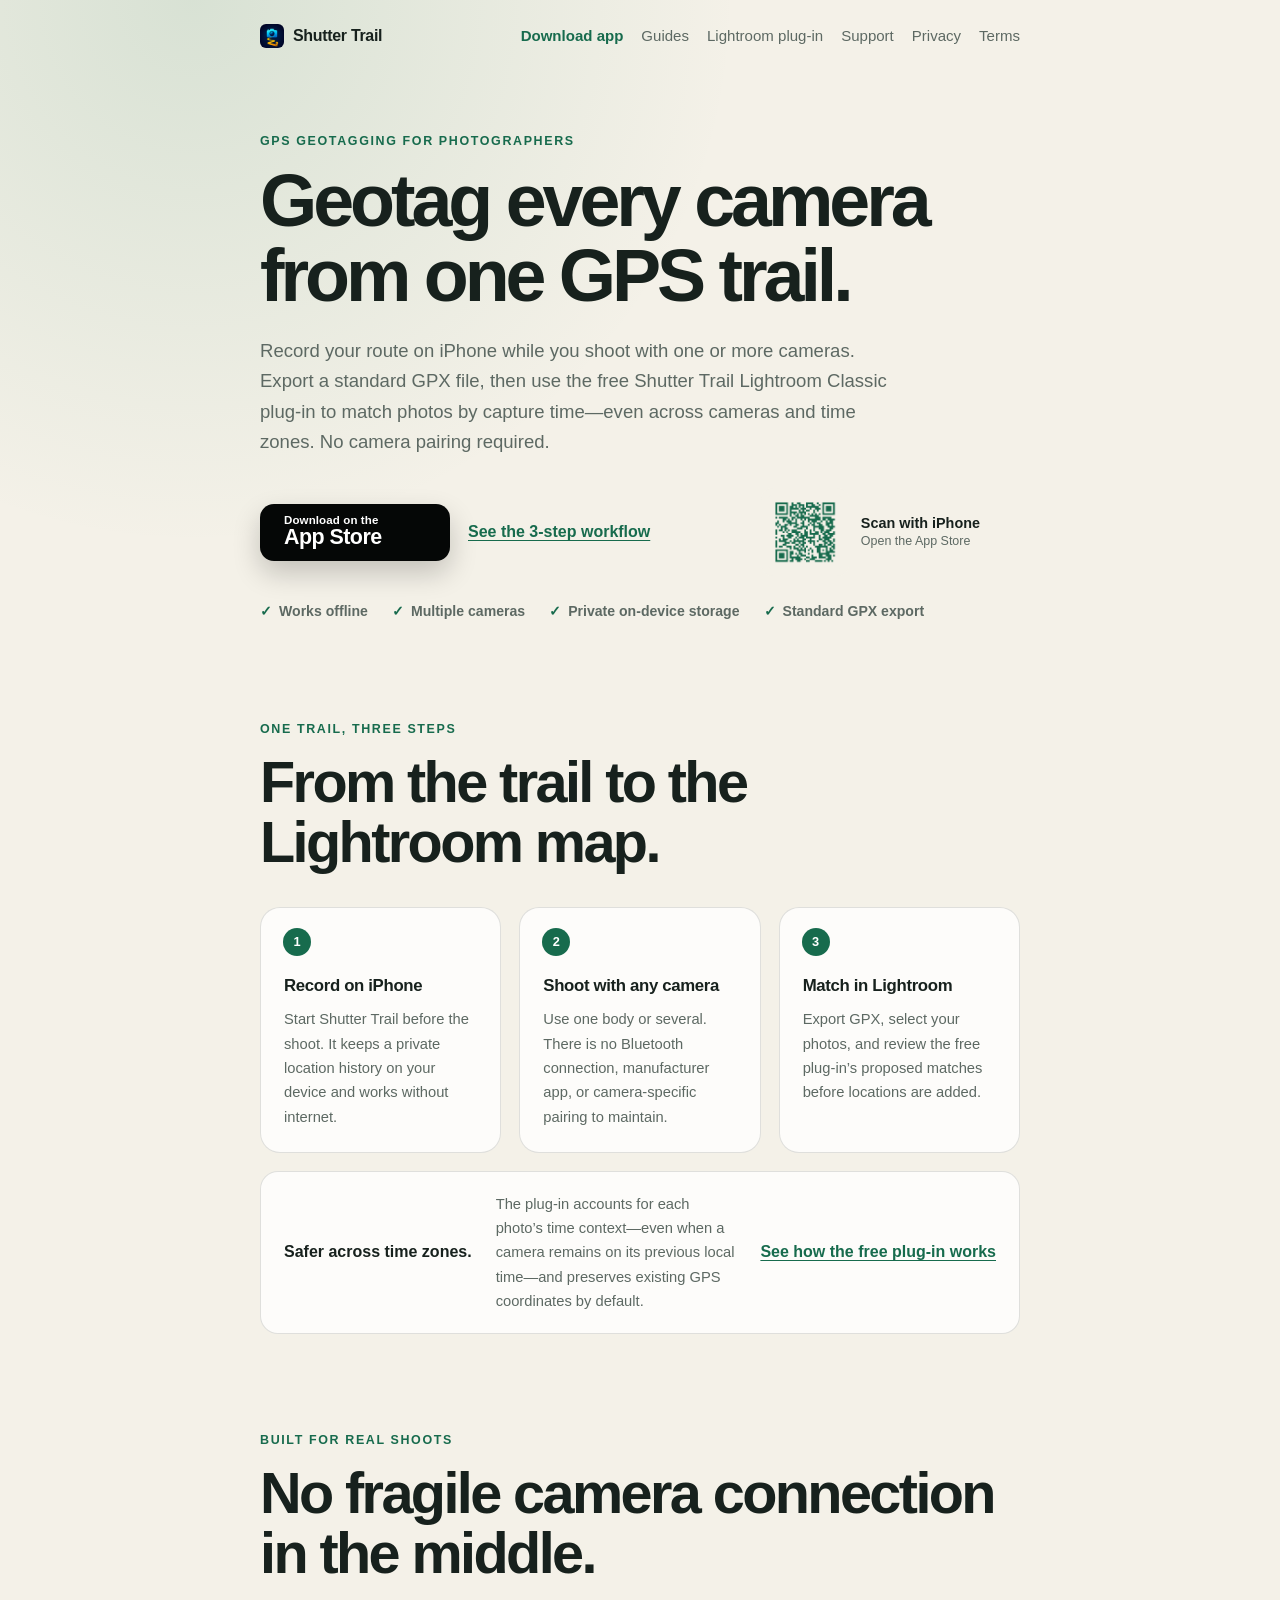
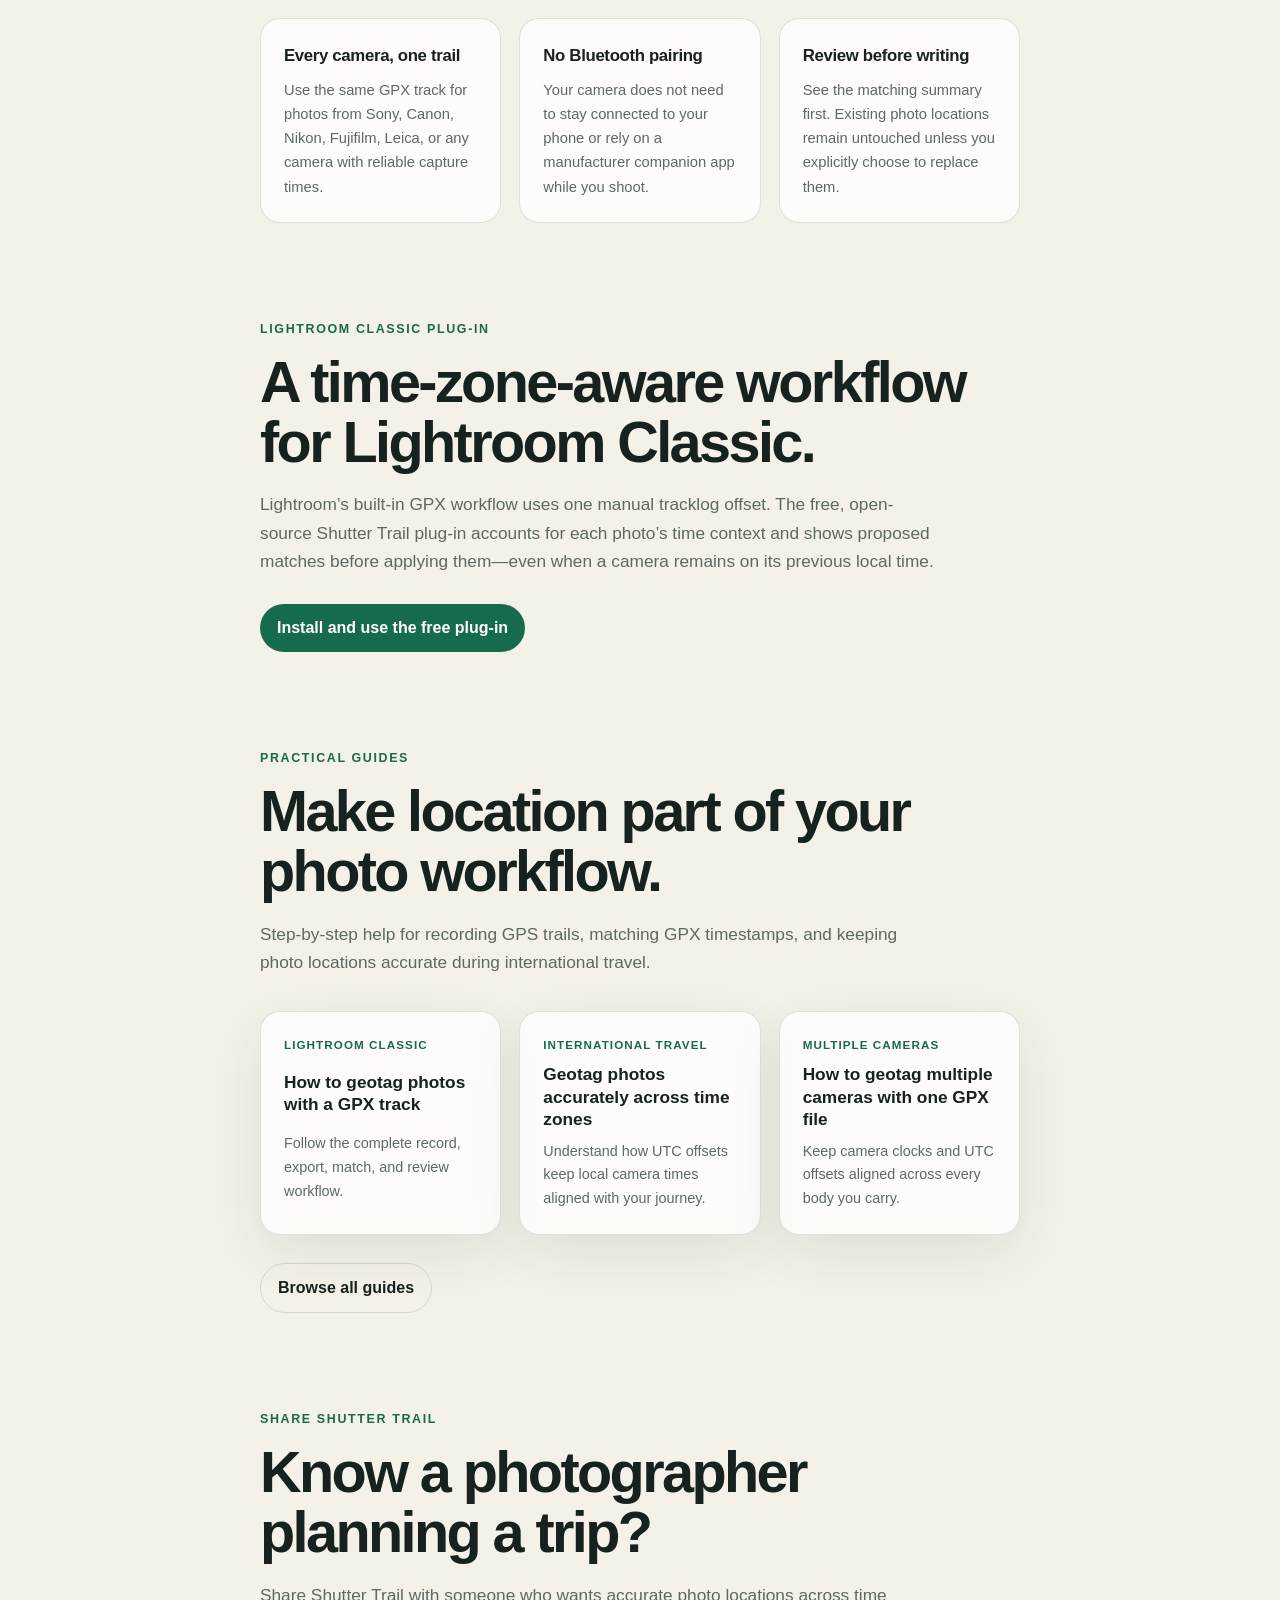
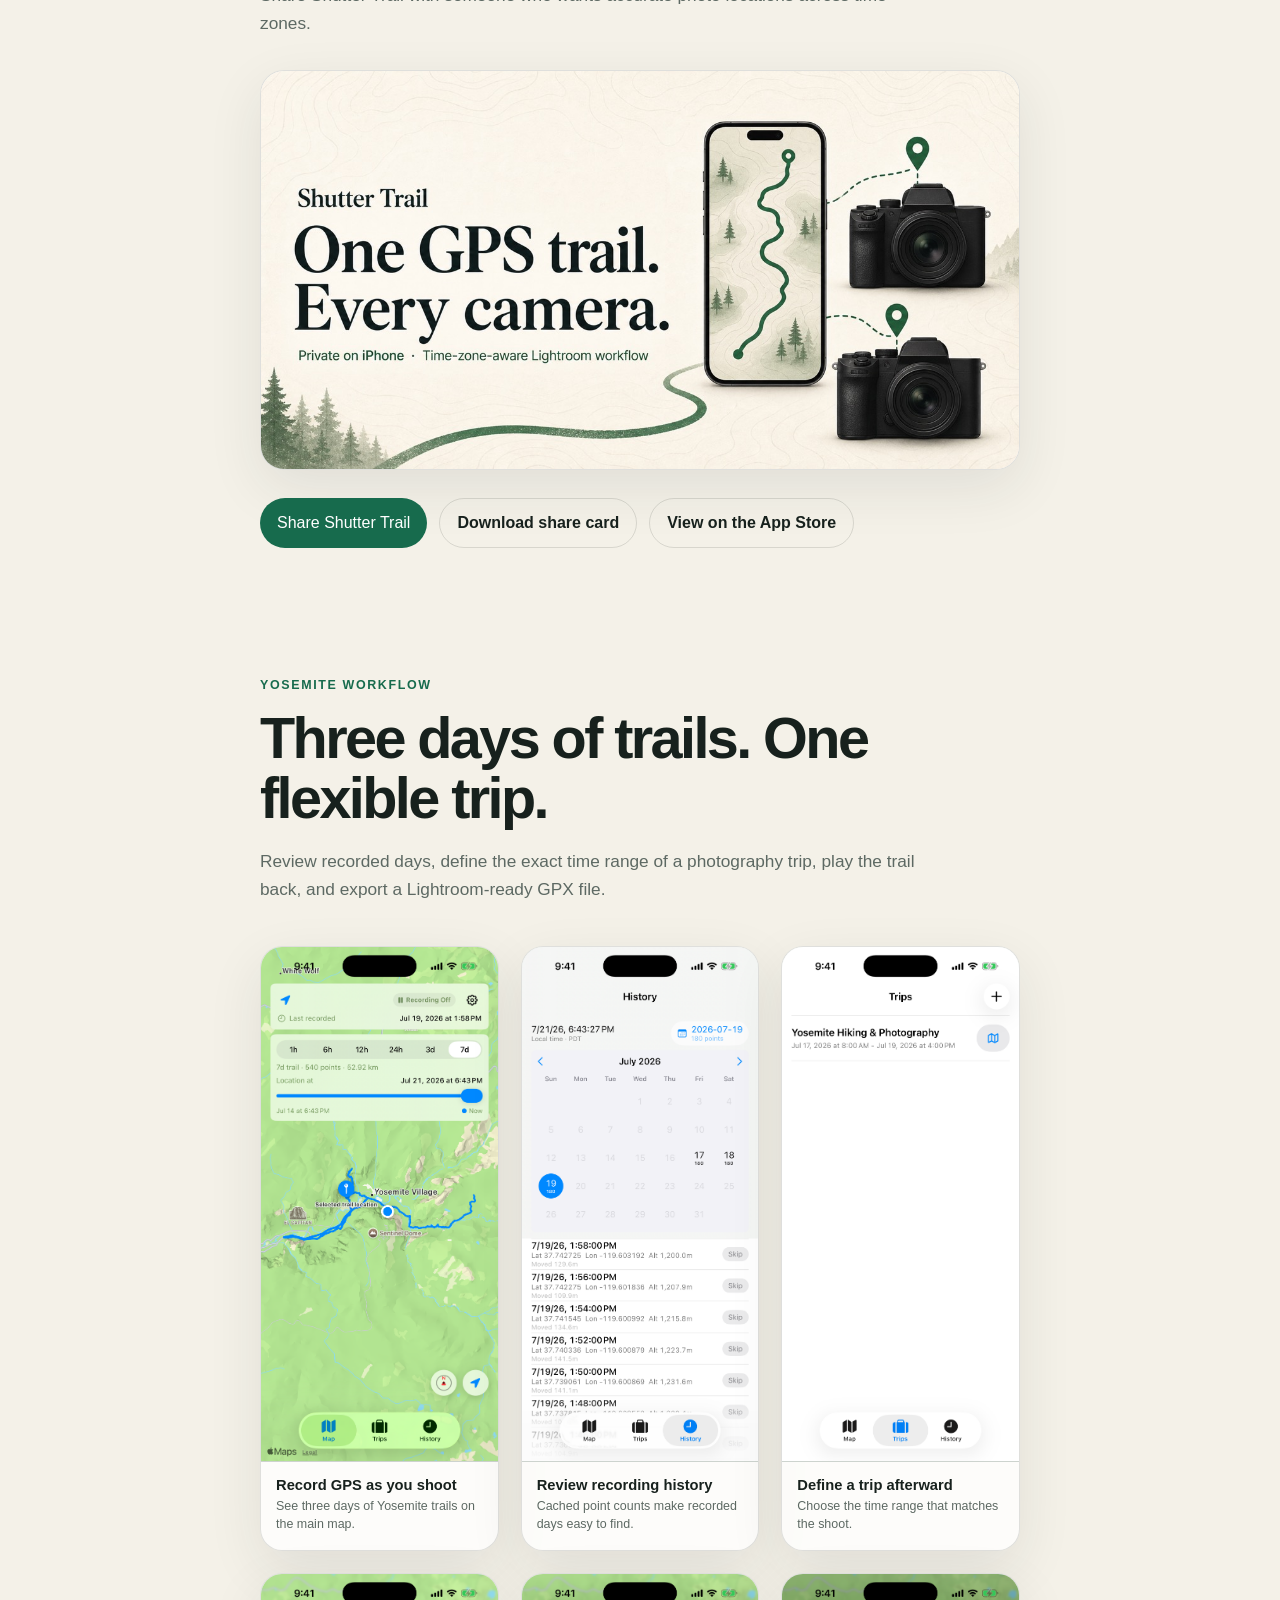
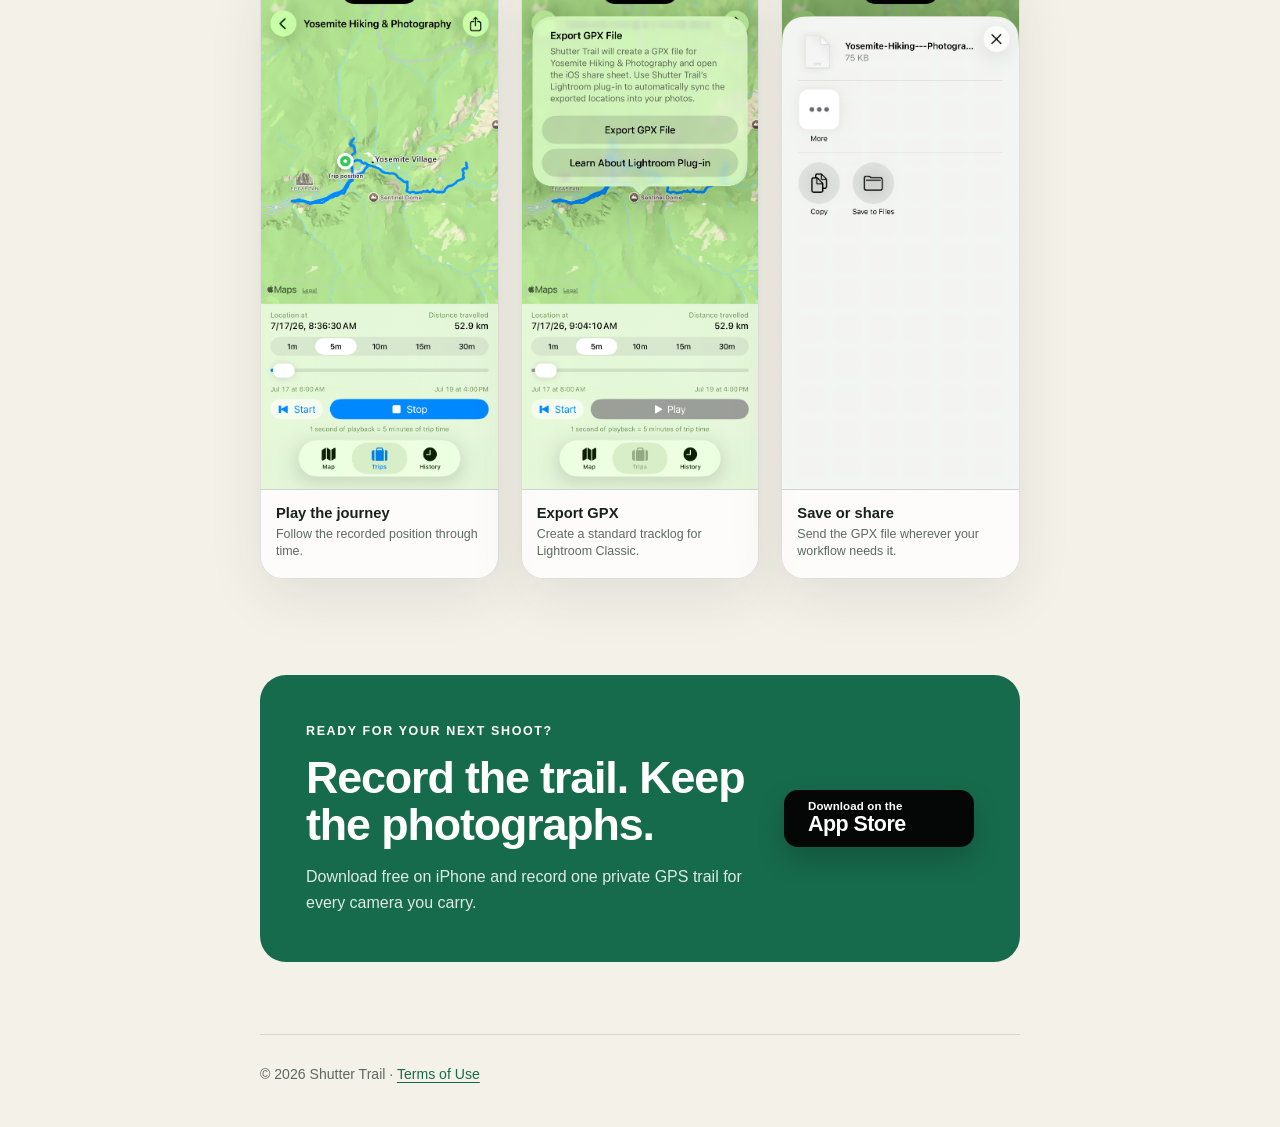
==== commit 2404057a: "Streamline App Store downloads - Open App Store links directly in a new tab while keeping Shutter Tr" ====
--- a/index.html
+++ b/index.html
@@ -46,6 +46,7 @@
       }
     </script>
     <script async src="https://www.googletagmanager.com/gtag/js?id=G-92F6QVJRV9"></script>
+    <script src="site.js"></script>
     <script>
       window.dataLayer = window.dataLayer || [];
       function gtag() {
@@ -92,6 +93,19 @@
               <span class="app-store-name">App Store</span>
             </a>
             <a class="hero-secondary-link" href="#how-it-works">See the 3-step workflow</a>
+            <a
+              class="qr-download"
+              href="https://apps.apple.com/us/app/shutter-trail/id6792596736"
+              aria-label="Open Shutter Trail in the App Store"
+            >
+              <img
+                src="images/app-store-qr.png"
+                alt="QR code for the Shutter Trail App Store page"
+                width="96"
+                height="96"
+              />
+              <span><strong>Scan with iPhone</strong>Open the App Store</span>
+            </a>
           </div>
           <ul class="trust-line" aria-label="Product highlights">
             <li>Works offline</li>
--- a/styles.css
+++ b/styles.css
@@ -232,6 +232,35 @@
   font-weight: 650;
 }
 
+.qr-download {
+  display: flex;
+  align-items: center;
+  gap: 12px;
+  margin-left: auto;
+  color: var(--text);
+  text-decoration: none;
+}
+
+.qr-download img {
+  display: block;
+  width: 88px;
+  height: 88px;
+  border: 7px solid #f4f1e8;
+  border-radius: 12px;
+}
+
+.qr-download span {
+  display: grid;
+  color: var(--muted);
+  font-size: 0.78rem;
+  line-height: 1.35;
+}
+
+.qr-download strong {
+  color: var(--text);
+  font-size: 0.9rem;
+}
+
 .showcase,
 .workflow,
 .plugin-callout,
@@ -508,6 +537,9 @@
   .workflow-note {
     grid-template-columns: 1fr;
   }
+  .qr-download {
+    display: none;
+  }
   .download-callout {
     align-items: flex-start;
     flex-direction: column;
